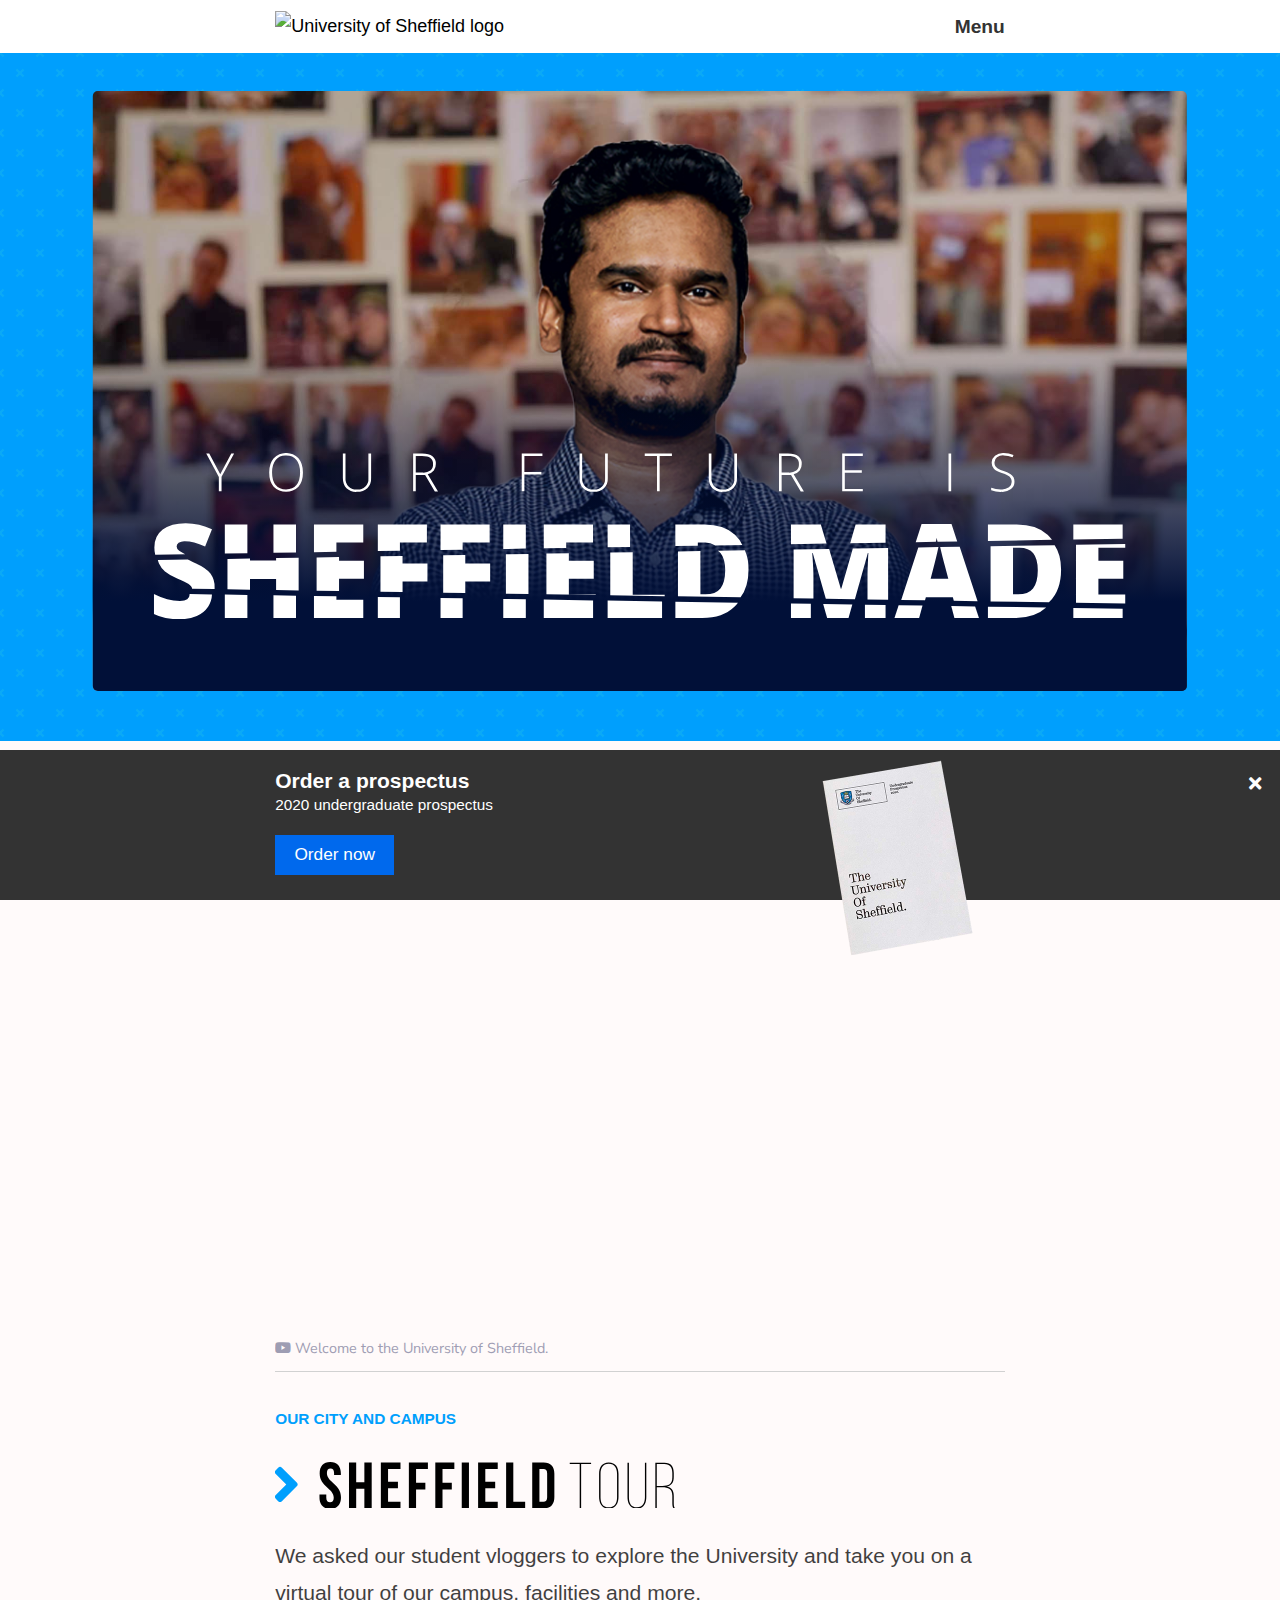
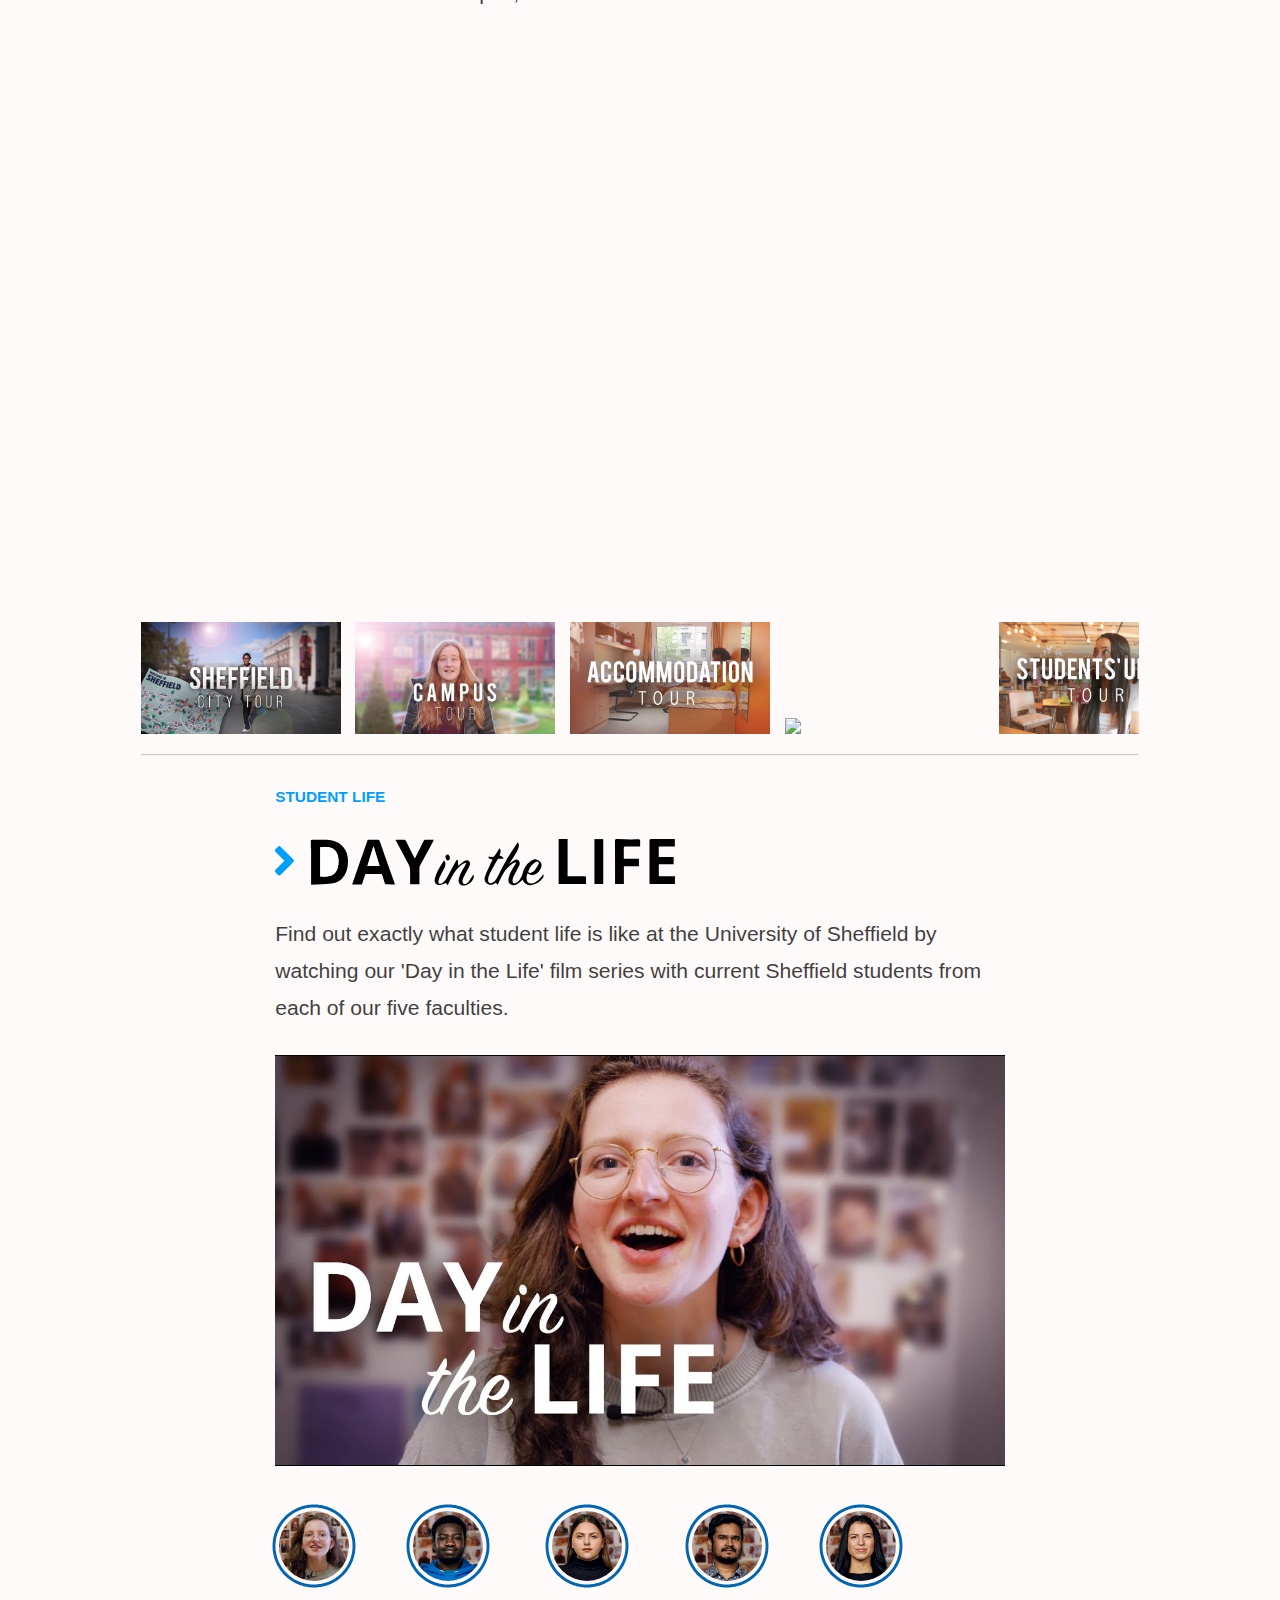
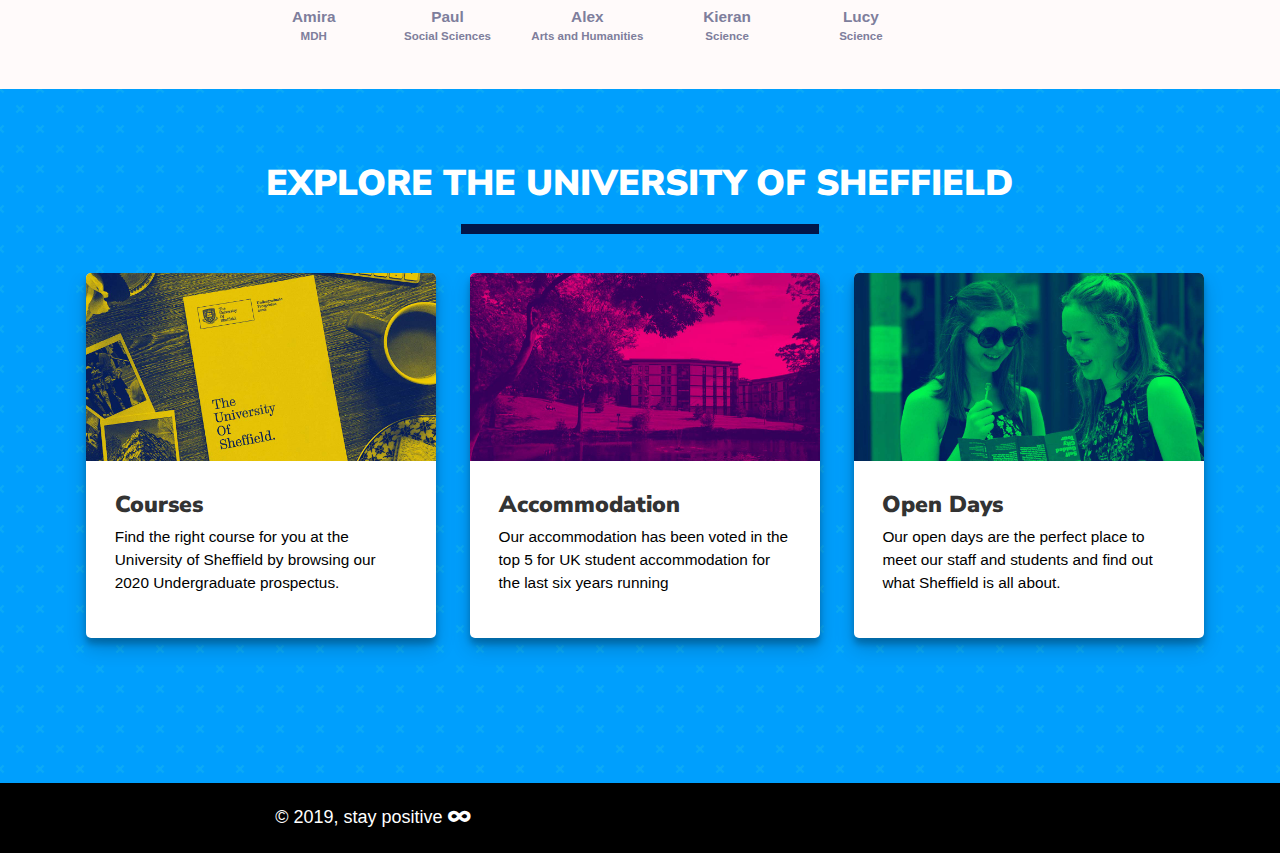
==== index.html @ 6b9e41bd "h1" ====
<!DOCTYPE html>
<html lang="en">
<head>
<link rel="stylesheet" href="main.css">
<link rel="stylesheet" href="https://use.fontawesome.com/releases/v5.10.1/css/all.css">
<script
  src="https://code.jquery.com/jquery-3.4.1.js"
  integrity="sha256-WpOohJOqMqqyKL9FccASB9O0KwACQJpFTUBLTYOVvVU="
  crossorigin="anonymous"></script>
<link rel="stylesheet" type="text/css" href="css/modal-video.min.css">
<script src="js/modal-video.min.js"></script>
<link href="https://fonts.googleapis.com/css?family=Nunito+Sans:400,700,900&display=swap" rel="stylesheet">
<meta name="viewport" content="width=device-width">
<meta name="description" content="A blog by Andrew Twist">
<meta name="theme-color" content="#FFF" />
<title>Twist</title>
</head>
<body>
<div class="hero">
 <div class="header">
        <div class=logo><img class="resp" alt="University of Sheffield logo" src="images/uos-crest.svg"></div>
        <div class="navigation">
<div class="button_container" id="toggle" tabindex="1">Menu</span></div>
<div class="overlay" id="overlay">
    <div class="menu-container">
  <nav class="overlay-menu">
    <ul>
      <li><a href="#"><strong>Study</strong></a></li>
      <li><a href="#">Undergraduate</a></li>
      <li><a href="#">Postgraduate Taught</a></li>
      <li><a href="#">Postgraduate Research</a></li>
    </ul>
    <ul>
            <li><a href="#"><strong>Research</strong></li>
            <li><a href="#">About</a></li>
            <li><a href="#">Work</a></li>
            <li><a href="#">Contact</a></li>
          </ul>
  </nav>
</div>
</div>
<script>
        $('#toggle').keypress(function(event) {
        $(this).toggleClass('active');
        $('#overlay').toggleClass('open');            
       });
    </script>
<script>
    $('#toggle').click(function() {
    $(this).toggleClass('active');
    $('#overlay').toggleClass('open');
});
</script>
    </div> 
    </div>    
</div>
<div class="colour-row">
<div class="banner-contain">
<div class="hero-banner">
    <div class="hero-person">
        <img id="image" src="images/paul-hero.png" style="width:600px">
        <p></p>
       
        <script>
          var imageSources = ["images/alex-hero.png", "images/paul-hero.png" , "images/kieran-hero.png", ]
    
          var index = 0;
          setInterval(function(){
            if (index === imageSources.length) {
              index = 0;
            }
            document.getElementById("image").src = imageSources[index];
            index++;
          }, 300);
        </script>
    </div>
        <div class="hero-content">
            <div class="hero-text">
          <svg xmlns="http://www.w3.org/2000/svg" viewBox="0 0 734.75 125.69"><title>sheffieldmad</title><path d="M454.18,344.84l8.36-15.62h2.15l-9.51,17.52v11h-2.05V346.89l-9.55-17.67h2.28Z" transform="translate(-403.94 -328.77)" style="fill:#fff"/><path d="M516.74,343.46q0,6.8-3.4,10.75a13.08,13.08,0,0,1-18.73,0q-3.41-4-3.4-10.79t3.43-10.74a13.13,13.13,0,0,1,18.72,0Q516.74,336.65,516.74,343.46Zm-23.36,0q0,6.12,2.73,9.48t7.85,3.35q5.16,0,7.88-3.32t2.73-9.51q0-6.18-2.73-9.47c-1.81-2.19-4.43-3.29-7.84-3.29a9.66,9.66,0,0,0-7.86,3.32Q493.38,337.35,493.38,343.46Z" transform="translate(-403.94 -328.77)" style="fill:#fff"/><path d="M568.29,329.22v18.47a10.26,10.26,0,0,1-2.85,7.7q-2.85,2.78-8,2.77a10.5,10.5,0,0,1-7.74-2.78c-1.86-1.86-2.78-4.44-2.78-7.76v-18.4h2v18.47a7.95,7.95,0,0,0,8.75,8.71,7.8,7.8,0,0,0,8.57-8.51V329.22Z" transform="translate(-403.94 -328.77)" style="fill:#fff"/><path d="M602.06,345.33v12.44h-2V329.22h6.8c3.54,0,6.15.65,7.85,2a7,7,0,0,1,2.54,5.91,7.71,7.71,0,0,1-1.52,4.84,8.36,8.36,0,0,1-4.6,2.83l7.76,13h-2.39l-7.36-12.44Zm0-1.72h5.45a8.74,8.74,0,0,0,5.61-1.61,5.78,5.78,0,0,0,2-4.76,5.55,5.55,0,0,0-2-4.74Q611.2,331,606.79,331h-4.73Z" transform="translate(-403.94 -328.77)" style="fill:#fff"/><path d="M684.22,357.77h-2V329.22h15.64v1.83H684.22v12.11h12.89V345H684.22Z" transform="translate(-403.94 -328.77)" style="fill:#fff"/><path d="M747.3,329.22v18.47a10.26,10.26,0,0,1-2.85,7.7q-2.85,2.78-8,2.77t-7.74-2.78c-1.86-1.86-2.79-4.44-2.79-7.76v-18.4h2v18.47a7.95,7.95,0,0,0,8.75,8.71,7.81,7.81,0,0,0,8.57-8.51V329.22Z" transform="translate(-403.94 -328.77)" style="fill:#fff"/><path d="M786.52,357.77h-2V331.09h-9.28v-1.87h20.56v1.87h-9.27Z" transform="translate(-403.94 -328.77)" style="fill:#fff"/><path d="M845,329.22v18.47a10.26,10.26,0,0,1-2.85,7.7q-2.85,2.78-7.95,2.77a10.5,10.5,0,0,1-7.75-2.78c-1.85-1.86-2.78-4.44-2.78-7.76v-18.4h2v18.47a8,8,0,0,0,8.75,8.71,7.81,7.81,0,0,0,8.58-8.51V329.22Z" transform="translate(-403.94 -328.77)" style="fill:#fff"/><path d="M878.79,345.33v12.44h-2V329.22h6.8q5.31,0,7.85,2a7,7,0,0,1,2.54,5.91,7.7,7.7,0,0,1-1.51,4.84,8.4,8.4,0,0,1-4.6,2.83l7.75,13h-2.38l-7.37-12.44Zm0-1.72h5.45a8.74,8.74,0,0,0,5.61-1.61,5.75,5.75,0,0,0,2-4.76,5.58,5.58,0,0,0-2-4.74c-1.3-1-3.43-1.49-6.37-1.49h-4.73Z" transform="translate(-403.94 -328.77)" style="fill:#fff"/><path d="M940.18,357.77H924.57V329.22h15.61v1.83H926.56v10.8h12.86v1.84H926.56v12.25h13.62Z" transform="translate(-403.94 -328.77)" style="fill:#fff"/><path d="M1005,357.77V329.22h2v28.55Z" transform="translate(-403.94 -328.77)" style="fill:#fff"/><path d="M1054.87,350.41a6.84,6.84,0,0,1-2.62,5.66,10.86,10.86,0,0,1-7,2.09,21.79,21.79,0,0,1-8-1.15v-2a20.32,20.32,0,0,0,7.87,1.31,8.77,8.77,0,0,0,5.57-1.62,5.08,5.08,0,0,0,2.06-4.22,4.86,4.86,0,0,0-.68-2.69,6.21,6.21,0,0,0-2.23-1.94,27,27,0,0,0-4.53-1.9c-2.91-1-4.93-2.08-6-3.25a7,7,0,0,1,.84-9.88,9.93,9.93,0,0,1,6.45-2,18.81,18.81,0,0,1,7.56,1.52l-.72,1.72a17.66,17.66,0,0,0-6.8-1.49,8,8,0,0,0-5,1.47,4.78,4.78,0,0,0-1.87,4,5.27,5.27,0,0,0,.57,2.6,5.37,5.37,0,0,0,1.89,1.83,25.44,25.44,0,0,0,4.49,1.94,23.83,23.83,0,0,1,5,2.24,7.09,7.09,0,0,1,2.45,2.46A6.67,6.67,0,0,1,1054.87,350.41Z" transform="translate(-403.94 -328.77)" style="fill:#fff"/><path d="M820.3,396.49h-4.94v2.43l13.19-.22A14.2,14.2,0,0,0,820.3,396.49Z" transform="translate(-403.94 -328.77)" style="fill:none"/><polygon points="90.49 77.3 90.49 75.48 70.77 75.81 70.77 77.3 90.49 77.3" style="fill:none"/><path d="M996,392.88c-.13.76-.33,1.78-.6,3.05l1.24,0C996.4,394.66,996.18,393.64,996,392.88Z" transform="translate(-403.94 -328.77)" style="fill:none"/><path d="M421.21,399.49a3.53,3.53,0,0,1,1.5-2.88,8,8,0,0,1,4.82-1.16q6.39,0,15.21,4l5.2-13.1a48.71,48.71,0,0,0-19.9-4.51q-11,0-17.36,4.85t-6.31,13.54a22.53,22.53,0,0,0,.64,5.46l22.64-.37a34.21,34.21,0,0,1-4.53-2.56A4.15,4.15,0,0,1,421.21,399.49Z" transform="translate(-403.94 -328.77)" style="fill:#fff"/><polygon points="90.49 54.01 90.49 75.48 107.55 75.2 107.55 54.01 90.49 54.01" style="fill:#fff"/><polygon points="70.77 54.01 53.71 54.01 53.71 76.09 70.77 75.81 70.77 54.01" style="fill:#fff"/><polygon points="158.43 67.63 158.43 54.01 121.13 54.01 121.13 74.97 138.1 74.69 138.1 67.63 158.43 67.63" style="fill:#fff"/><polygon points="206.55 67.63 206.55 54.01 169.43 54.01 169.43 74.17 186.14 73.89 186.14 67.63 206.55 67.63" style="fill:#fff"/><polygon points="253.99 67.63 253.99 54.01 216.86 54.01 216.86 73.38 233.58 73.11 233.58 67.63 253.99 67.63" style="fill:#fff"/><polygon points="264.3 54.01 264.3 72.6 281.36 72.31 281.36 54.01 264.3 54.01" style="fill:#fff"/><polygon points="332.23 67.63 332.23 54.01 294.94 54.01 294.94 72.09 311.91 71.81 311.91 67.63 332.23 67.63" style="fill:#fff"/><polygon points="343.23 54.01 343.23 71.29 360.21 71 360.21 54.01 343.23 54.01" style="fill:#fff"/><path d="M843.48,390.51q-8.22-7.72-23.35-7.73H798.39V399.2l17-.28v-2.43h4.94a14.2,14.2,0,0,1,8.25,2.21l20.45-.34A23.94,23.94,0,0,0,843.48,390.51Z" transform="translate(-403.94 -328.77)" style="fill:#fff"/><polygon points="504.5 54.01 481.89 54.01 481.89 68.98 508.76 68.54 504.5 54.01" style="fill:#fff"/><polygon points="530.79 54.01 526.69 68.24 553.44 67.8 553.44 54.01 530.79 54.01" style="fill:#fff"/><path d="M984.62,382.52l-4.44,13.66,15.26-.25c.27-1.27.47-2.29.6-3.05.14.76.36,1.78.64,3l14.9-.25-4.32-13.14Z" transform="translate(-403.94 -328.77)" style="fill:#fff"/><path d="M1079.9,390.51q-8.24-7.72-23.36-7.73H1034.8v12.5l48.46-.81A23.48,23.48,0,0,0,1079.9,390.51Z" transform="translate(-403.94 -328.77)" style="fill:#fff"/><polygon points="732.75 54.01 695.45 54.01 695.45 65.44 732.75 64.82 732.75 54.01" style="fill:#fff"/><path d="M406,431" transform="translate(-403.94 -328.77)" style="fill:#0819ff"/><path d="M943.84,417.29q.06-2.62.58-12.85H944l-9.79,34.9,9.54.15V422.06Q943.78,419.9,943.84,417.29Z" transform="translate(-403.94 -328.77)" style="fill:none"/><path d="M902,404.35q.9,11.56.9,18v16.54l9.32.14-9.84-34.64Z" transform="translate(-403.94 -328.77)" style="fill:none"/><polygon points="72.77 95.22 72.77 103.35 92.49 103.66 92.49 95.22 72.77 95.22" style="fill:none"/><polygon points="584.01 109.06 583.38 111.41 605.13 111.75 604.42 109.06 584.01 109.06" style="fill:none"/><path d="M991.47,423.9h13.36l-2.7-10.31c-.63-2.29-1.4-5.26-2.3-8.89-.47-1.87-.85-3.46-1.15-4.79l-1.24,0c-.25,1.17-.56,2.56-.92,4.17Q995.38,409.13,991.47,423.9Z" transform="translate(-403.94 -328.77)" style="fill:none"/><path d="M821.14,435.68q7.74,0,11.35-4.49t3.61-13.73q0-8.64-3.42-12.81a10.65,10.65,0,0,0-2.13-1.95l-13.19.22v32.76Z" transform="translate(-403.94 -328.77)" style="fill:none"/><polygon points="519.95 102.61 528.69 72.24 510.76 72.54 519.6 102.61 519.95 102.61" style="fill:none"/><path d="M1058.72,400.49h-4.94v35.19h3.78q7.73,0,11.34-4.49t3.61-13.73q0-8.64-3.42-12.81T1058.72,400.49Z" transform="translate(-403.94 -328.77)" style="fill:none"/><path d="M446.78,420q-3.16-4.19-11.28-7.84c-2.33-1.06-4.26-2-5.85-2.77l-22.64.37a15.47,15.47,0,0,0,.84,2.57,16.58,16.58,0,0,0,4.55,6,39.93,39.93,0,0,0,9.22,5.41q6.79,3.06,8.36,4a8.19,8.19,0,0,1,2.27,2,3.53,3.53,0,0,1,.67,1.7l17,.26c0-.38,0-.77,0-1.17A17.08,17.08,0,0,0,446.78,420Z" transform="translate(-403.94 -328.77)" style="fill:#fff"/><path d="M431,436a4,4,0,0,1-1.76,3.37q-1.76,1.32-5.54,1.32a37.76,37.76,0,0,1-9.63-1.4,50.46,50.46,0,0,1-10.09-3.89v15.13a39.09,39.09,0,0,0,8.85,3.07,53.47,53.47,0,0,0,10.52.88,31.61,31.61,0,0,0,13.11-2.52,19.42,19.42,0,0,0,8.55-7,18.25,18.25,0,0,0,2.93-9.21l-17-.26A3.31,3.31,0,0,1,431,436Z" transform="translate(-403.94 -328.77)" style="fill:#fff"/><polygon points="92.49 79.48 92.49 81.3 72.77 81.3 72.77 79.81 55.71 80.09 55.71 103.08 72.77 103.35 72.77 95.22 92.49 95.22 92.49 103.66 109.55 103.93 109.55 79.2 92.49 79.48" style="fill:#fff"/><polygon points="90.49 124.83 107.55 124.83 107.55 107.93 90.49 107.66 90.49 124.83" style="fill:#fff"/><polygon points="53.71 124.83 70.77 124.83 70.77 107.35 53.71 107.08 53.71 124.83" style="fill:#fff"/><polygon points="121.13 124.83 158.43 124.83 158.43 111 138.1 111 138.1 108.41 121.13 108.14 121.13 124.83" style="fill:#fff"/><polygon points="158.92 95.14 158.92 81.52 140.1 81.52 140.1 78.69 123.13 78.97 123.13 104.14 140.1 104.41 140.1 95.14 158.92 95.14" style="fill:#fff"/><polygon points="206.96 97.24 206.96 83.62 188.14 83.62 188.14 77.89 171.43 78.17 171.43 104.91 188.14 105.17 188.14 97.24 206.96 97.24" style="fill:#fff"/><polygon points="169.43 124.83 186.14 124.83 186.14 109.17 169.43 108.91 169.43 124.83" style="fill:#fff"/><polygon points="216.86 124.83 233.58 124.83 233.58 109.92 216.86 109.66 216.86 124.83" style="fill:#fff"/><polygon points="254.4 97.24 254.4 83.62 235.58 83.62 235.58 77.11 218.86 77.38 218.86 105.66 235.58 105.92 235.58 97.24 254.4 97.24" style="fill:#fff"/><polygon points="264.3 124.83 281.36 124.83 281.36 110.67 264.3 110.41 264.3 124.83" style="fill:#fff"/><polygon points="266.3 76.6 266.3 106.41 283.36 106.67 283.36 76.31 266.3 76.6" style="fill:#fff"/><polygon points="294.94 124.83 332.23 124.83 332.23 111.48 294.94 110.89 294.94 124.83" style="fill:#fff"/><polygon points="313.91 107 313.91 95.14 332.73 95.14 332.73 81.52 313.91 81.52 313.91 75.81 296.94 76.09 296.94 106.89 334.23 107.48 334.23 107 313.91 107" style="fill:#fff"/><polygon points="343.23 124.83 384.4 124.83 384.4 112.3 343.23 111.65 343.23 124.83" style="fill:#fff"/><polygon points="362.21 107.13 362.21 75 345.23 75.29 345.23 107.65 386.4 108.3 386.4 107.13 362.21 107.13" style="fill:#fff"/><path d="M851,402.36l-20.45.34a10.65,10.65,0,0,1,2.13,1.95q3.42,4.17,3.42,12.81,0,9.24-3.61,13.73t-11.35,4.49h-3.78V402.92l-17,.28v34l47.36.74q6-8.07,6-21.11A35.53,35.53,0,0,0,851,402.36Z" transform="translate(-403.94 -328.77)" style="fill:#fff"/><path d="M798.39,453.6h20.32q15.69,0,24.34-8.51a25.82,25.82,0,0,0,2.7-3.12l-47.36-.74Z" transform="translate(-403.94 -328.77)" style="fill:#fff"/><polygon points="481.89 124.83 496.93 124.83 496.93 114.08 481.89 113.84 481.89 124.83" style="fill:#fff"/><polygon points="509.26 124.83 525.42 124.83 528.3 114.57 506.25 114.22 509.26 124.83" style="fill:#fff"/><polygon points="537.84 124.83 553.44 124.83 553.44 114.97 537.84 114.72 537.84 124.83" style="fill:#fff"/><path d="M932.63,401l-8.75,30.37h-.34l-8.84-30.07-26.87.44v36.86l15,.24V422.31q0-6.39-.9-18h.38L912.19,439l22,.35,9.79-34.9h.39q-.51,10.23-.58,12.85t-.06,4.77v17.43l15.59.25V400.56Z" transform="translate(-403.94 -328.77)" style="fill:#fff"/><path d="M998.68,399.91c.3,1.33.68,2.92,1.15,4.79.9,3.63,1.67,6.6,2.3,8.89l2.7,10.31H991.47q3.91-14.77,5-19.8c.36-1.61.67-3,.92-4.17l-15.26.25-12.91,39.71,18,.29.64-2.35h20.41l.71,2.69,18,.29-13.54-41.15Z" transform="translate(-403.94 -328.77)" style="fill:#fff"/><polygon points="605.51 124.83 624.08 124.83 621.18 116.04 603.13 115.75 605.51 124.83" style="fill:#fff"/><polygon points="560.18 124.83 578.83 124.83 581.38 115.41 563.34 115.13 560.18 124.83" style="fill:#fff"/><path d="M1034.8,453.6h20.33q15.13,0,23.73-7.94l-44.06-.7Z" transform="translate(-403.94 -328.77)" style="fill:#fff"/><path d="M1090.13,416.86q0-11.24-4.87-18.39l-48.46.81V441l44.06.7c.2-.19.41-.37.61-.57Q1090.13,432.59,1090.13,416.86Zm-21.23,14.33q-3.62,4.49-11.34,4.49h-3.78V400.49h4.94q7,0,10.37,4.16t3.42,12.81Q1072.51,426.7,1068.9,431.19Z" transform="translate(-403.94 -328.77)" style="fill:#fff"/><polygon points="734.75 107 714.42 107 714.42 95.14 733.24 95.14 733.24 81.52 714.42 81.52 714.42 71.63 734.75 71.63 734.75 68.82 697.45 69.44 697.45 113.21 734.75 113.8 734.75 107" style="fill:#fff"/><polygon points="695.45 117.21 695.45 124.83 732.75 124.83 732.75 117.8 695.45 117.21" style="fill:#fff"/></svg>
          <p style="margin-top:0rem;margin-bottom:0rem;"></p></div>
        </div></div></div></div>
<div class="container" style="padding-bottom:0rem;padding-top:0rem;" >
    <p class="intro-lead" style="padding-bottom:1rem;">Make Sheffield the start of something special. When you study here you get one of the best student experiences in the UK. We're also top in the north for graduate prospects.</p>
    <div class="video-container"><iframe width="560" height="315" src="https://www.youtube.com/embed/N5yRLFcbv4s" frameborder="0" allow="accelerometer; autoplay; encrypted-media; gyroscope; picture-in-picture" allowfullscreen></iframe></div>
    <div class="imgmeta"><span class="imgcaption"><i class="fab fa-youtube"></i>Welcome to the University of Sheffield.</span></div>
    <div class="section-title">Our city and campus</div>
    <svg xmlns="http://www.w3.org/2000/svg" viewBox="0 0 893.05 104.62" class="icon-400"><title>tour</title><path d="M277.33,577.94a5.89,5.89,0,0,1-8.3,0l-5.37-5.61a5.89,5.89,0,0,1,0-8.3l23.44-23.44-23.44-23.44a5.89,5.89,0,0,1,0-8.3l5.37-5.61a5.89,5.89,0,0,1,8.3,0l33.2,33.2a5.89,5.89,0,0,1,0,8.3Z" transform="translate(-261.95 -490.42)" style="fill:#009ffd"/><path d="M385.35,490.42c15.64,0,23.67,9.35,23.67,25.72v3.21H393.83v-4.24c0-7.3-2.93-10.08-8-10.08s-8,2.78-8,10.08c0,21,31.42,25,31.42,54.21,0,16.37-8.18,25.72-24,25.72s-24-9.35-24-25.72V563h15.2v7.3c0,7.31,3.21,9.94,8.33,9.94s8.33-2.63,8.33-9.94c0-21-31.42-25-31.42-54.2C361.68,499.77,369.72,490.42,385.35,490.42Z" transform="translate(-261.95 -490.42)"/><path d="M427.14,593.87V491.59h16.07v43.83h18.26V491.59h16.37V593.87H461.47V550H443.21v43.83Z" transform="translate(-261.95 -490.42)"/><path d="M536.43,534.69V549.3H514.36v30h27.76v14.61H498.29V491.59h43.83V506.2H514.36v28.49Z" transform="translate(-261.95 -490.42)"/><path d="M597.65,537v14.61H576.9v42.23H560.83V491.59h42.51V506.2H576.9V537Z" transform="translate(-261.95 -490.42)"/><path d="M656.67,537v14.61H635.93v42.23H619.85V491.59h42.52V506.2H635.93V537Z" transform="translate(-261.95 -490.42)"/><path d="M695,491.59V593.87H678.88V491.59Z" transform="translate(-261.95 -490.42)"/><path d="M753.54,534.69V549.3H731.48v30h27.76v14.61H715.41V491.59h43.83V506.2H731.48v28.49Z" transform="translate(-261.95 -490.42)"/><path d="M794,491.59v87.67h26.45v14.61H777.94V491.59Z" transform="translate(-261.95 -490.42)"/><path d="M861.66,491.59c16.07,0,24,8.91,24,25.28v51.72c0,16.37-7.89,25.28-24,25.28H836.24V491.59Zm-9.35,87.67h9.06c5.11,0,8.18-2.63,8.18-9.94V516.14c0-7.31-3.07-9.94-8.18-9.94h-9.06Z" transform="translate(-261.95 -490.42)"/><path d="M942.24,495.11H920v-3.05h47.67v3.05H945.43v98.68h-3.19Z" transform="translate(-261.95 -490.42)"/><path d="M1007.05,491.33c15.7,0,21.8,11.49,21.8,25.73V568.8c0,14.24-6.1,25.72-21.8,25.72-15.4,0-21.51-11.48-21.51-25.72V517.06C985.54,502.82,991.65,491.33,1007.05,491.33Zm0,100.28c13.66,0,18.61-10.17,18.61-22.67v-52c0-12.5-5-22.67-18.61-22.67-13.51,0-18.31,10.17-18.31,22.67v52C988.74,581.44,993.54,591.61,1007.05,591.61Z" transform="translate(-261.95 -490.42)"/><path d="M1070,591.61c13.52,0,17.88-10.61,17.88-22.81V492.06h3.05v76.59c0,14-5.52,25.87-20.93,25.87s-21.07-11.92-21.07-25.87V492.06h3.2V568.8C1052.11,581,1056.47,591.61,1070,591.61Z" transform="translate(-261.95 -490.42)"/><path d="M1152.24,514.88V524c0,12.5-4.94,19.33-16.13,21.37,11.33,1.74,16.13,9.15,16.13,20.34v16c0,3.93.43,8.87,2.76,12.06h-3.49c-2-3.19-2.47-7.7-2.47-12.06v-16c0-15-9-18.89-22.23-18.89h-12.5v46.94h-3.2V492.06h20.2C1146.43,492.06,1152.24,500.93,1152.24,514.88Zm-3.2,9.59v-9.3c0-12.35-4.79-20.06-17.87-20.06h-16.86V543.8h12.5C1140.9,543.8,1149,540.17,1149,524.47Z" transform="translate(-261.95 -490.42)"/></svg>
    <p class="intro" style="margin-top:0rem;">We asked our student vloggers to explore the University and take you on a virtual tour of our campus, facilities and more.</p>
</div><div class="container-tour" style="padding-top:0rem;">
    <div class="video-container"><div id="player"></div></div> 
<div class="thumbnail-shelf">
<img id="wNq-JRJG08o" class="media-circle"  src="images/citytour.jpg"/>
<img id="dKno6ojJd_Q" class="media-circle"  src="images/campustour.jpg"/>
<img id="721cfPieqrA"  class="media-circle" src="images/endcliffetour.jpg"/>
<img id="qm9RgxCa6QE"  class="media-circle" src="images/cityaccom.jpg"/>
<img id="qm9RgxCa6QE"  class="media-circle" src="images/sutour.jpg"/>
<img id="qm9RgxCa6QE"  class="media-circle" src="images/sporttour.jpg"/>
    </div><hr /></div>
    <div class="container" style="padding-top:0rem;"">
        <div class="section-title">Student life</div>
<svg xmlns="http://www.w3.org/2000/svg" viewBox="0 0 1072.33 124.69" class="icon-400"><title>dayinthelife</title><path d="M358,485a20.86,20.86,0,0,1,4.25-.92c12.49-.07,25-.53,37.47.06,20.79,1,39.18,7.42,50.27,26.63,6.79,11.76,8.34,24.69,7.28,38.25-.86,11.08-3.37,21.32-9.42,30.7a47.57,47.57,0,0,1-34.57,21.86c-17.67,2.36-35.66,2.31-54.69,3.37,0-4.77,0-8.19,0-11.61q0-41.72,0-83.44A41,41,0,0,0,358,505Zm25.14,98c5.56,0,10.86.24,16.12,0,15.69-.82,26.52-8.34,30.76-23.65,2.75-9.93,2.61-20,.85-30-2.32-13.13-11.66-23.18-24.23-24.94-7.61-1.06-15.49-.19-23.5-.19Z" transform="translate(-261.95 -482.12)"/><path d="M583.21,603.92c-8.61,0-16.55.12-24.49-.16-.94,0-2.2-2.11-2.64-3.46-2.63-7.92-5.05-15.9-7.68-24.3-14.16,0-28.29-.06-42.42.13-1,0-2.59,1.67-3,2.88-2.15,6.21-4,12.52-6,18.79-.64,2-1.38,4-2.06,6H468.65c14-40.08,27.86-79.78,41.8-119.72,9.58,0,18.89-.15,28.19.16,1.34,0,3.27,2,3.8,3.47,5.82,16.12,11.37,32.34,17.09,48.49,7.31,20.63,14.72,41.22,22.05,61.84C582.18,599.68,582.53,601.44,583.21,603.92Zm-41-49.08-15.77-52.11-1.08.29L509.7,554.84Z" transform="translate(-261.95 -482.12)"/><path d="M1334,482.76V502h-43.17v28.13h39.93v19.73H1291V581.8h43.28v20.85H1266v-5.91q0-54.74,0-109.46c0-3,.24-5.18,4.17-5.16,20.8.1,41.59,0,62.39.05C1332.89,482.17,1333.18,482.41,1334,482.76Z" transform="translate(-261.95 -482.12)"/><path d="M981.09,576.64c2.37,5,.22,8.63-2.19,11.73A44.86,44.86,0,0,1,948,606c-7.63.93-17.09-4.23-20.57-11.16-.64-1.26-1.23-2.55-1.54-3.18-5.26,4.17-10,8.85-15.52,12-5.75,3.28-12.33,3.8-18.08-.82s-5-11.15-3.66-17.35c2.65-12,9.36-22,15.6-32.28,1.44-2.36,2.57-4.91,3.83-7.37l-.75-1.33c-2.39.88-5,1.38-7.14,2.71-12.92,8.18-22.5,19.4-29.3,33-4,8.09-7.93,16.22-12.23,25l-4.18-5.74c-3,1.43-6.08,3.51-9.45,4.36-13.44,3.4-24.6-7.23-20.29-20.43,4.23-12.94,10.67-25.16,16.22-37.65,1.14-2.55,2.65-4.94,4-7.5-3.51-2.8-10.08-1-11.21-8.26,3.55,0,6.69-.38,9.7.09,4.8.74,7.28-1.57,9.42-5.41,2.71-4.9,5.82-9.59,8.84-14.32a40.61,40.61,0,0,1,3-3.65c4.33,7,1,13.24-.6,19.72,3.88,1.75,9.15,1.86,10.75,8.49-4.25,0-8.15-.26-12,.12-1.69.17-4,1.23-4.74,2.58-7.09,12.46-14.24,24.9-20.63,37.72a42.6,42.6,0,0,0-4.31,16.51c-.36,7.8,6.38,11.46,12.79,7.06a33.44,33.44,0,0,0,10.17-11c8.89-16.18,16.58-33,25.81-49,8.66-15,18.69-29.22,28.12-43.79.78-1.21,1.58-2.42,2.66-4.07,5,6.47,2.93,12,1.2,17.11a66.31,66.31,0,0,1-6.5,12.82c-5.38,8.81-11,17.45-17.33,27.32,5-3.4,8.83-6.11,12.77-8.59,3.76-2.37,7.76-4.3,11.67-.37s4.77,8.56,2.52,13.28c-3.63,7.6-7.94,14.87-11.82,22.36-3.25,6.27-6.91,12.38-6.38,20,.39,5.68,3.36,8,8.46,5.3a31.68,31.68,0,0,0,9.47-7.84,49,49,0,0,0,9.52-19.22c4-15.62,12.76-28.15,27.85-35.5,7.06-3.44,12.06.23,17,4.19,4.76,3.81,6.91,8.55,4.77,14.84-3.39,10-8.64,18.08-19.37,21.47-6.63,2.09-12-.72-17.63-4.17-2.45,6.71-3.74,13.35-1.34,20.12,2.53,7.13,8.06,9,16.73,6.29,9.87-3.07,16.3-10.3,22.32-18.07C978.18,580.47,979.63,578.55,981.09,576.64ZM969.4,547.31l-1.27-.75c-.09-3.82-2.61-4.85-6.67-2.49-8.92,5.18-14.92,13-19.13,22.22-.66,1.44-1.05,4.45-.53,4.72,1.86,1,4.7,2.06,6.19,1.27,4-2.1,8.19-4.56,10.92-8C963,559.13,966,553,969.4,547.31Z" transform="translate(-261.95 -482.12)"/><path d="M649,603.7h-24.9V587.17c0-7.66.38-15.34-.16-23a34.1,34.1,0,0,0-3.4-13.06c-11.25-21.5-22.9-42.78-34.39-64.15a23.42,23.42,0,0,1-1-2.93c8.21,0,16-.24,23.7.19,1.6.08,3.64,2.31,4.52,4,5.66,11.09,11,22.35,16.55,33.5,1.95,3.91,4.19,7.67,6.95,12.67,5-10,9.46-18.69,13.83-27.47,3.25-6.51,6.29-13.14,9.66-19.59.73-1.38,2.44-3.13,3.77-3.18,7.44-.31,14.9-.15,23.77-.15-3.37,6.53-6.11,12.05-9,17.46-9.54,17.66-19.2,35.26-28.67,52.95a12.64,12.64,0,0,0-1.11,5.72c-.1,12,0,24,0,36Z" transform="translate(-261.95 -482.12)"/><path d="M1241,502c-13.51,0-26.16.14-38.8-.07-3.9-.07-5.29,1-5.17,5.07.28,9.12.09,18.25.09,27.88h40.55V555h-40.33v47.64h-23.69q0-31.14,0-62.22c0-15.81-.14-31.61-.21-47.42,0-.5,0-1,0-1.5.23-9.11.23-9.24,9-9.09,11.11.19,22.22.71,33.33.89,6.59.1,13.19-.21,19.79-.27,3.93,0,6.1,1.33,5.56,5.94C1240.65,493,1241,497.22,1241,502Z" transform="translate(-261.95 -482.12)"/><path d="M1022.4,482.15h24V582h5.8c12.65,0,25.32.23,38-.08,4.69-.11,6.14,1.39,5.78,5.94-.37,4.77-.08,9.59-.08,14.76H1022.4Z" transform="translate(-261.95 -482.12)"/><path d="M1142,602.74h-23.64V482.39H1142Z" transform="translate(-261.95 -482.12)"/><path d="M752,538.19c.35,5.24.7,10.47,1.05,15.57,4.4-3.51,9.21-7.82,14.53-11.38,2.81-1.88,6.58-3.56,9.79-3.36,5.36.35,9.22,7.57,7,13.09-2.58,6.37-6.24,12.3-9.42,18.42-3,5.7-6.23,11.27-8.75,17.15-2.85,6.65-1.69,13.08,2,14.93,3.12,1.58,9.55-1.52,13.33-6.77,4.1-5.7,8-11.57,12.09-17.62,2.89,3.41,1.37,7.06.08,9.81-4.84,10.32-12.85,17.6-24.41,18.69-10.62,1-16.77-5.91-14.77-16.81,2.37-12.94,9.6-23.64,16-34.75,1.51-2.64,2.7-5.46,4.62-9.37-7.76,1.24-12.5,4.92-17.1,8.74-12.69,10.52-20.07,24.75-27.11,39.19l-6.21,12.71-4.63-6.52c-4.23,1.7-8.33,3.9-12.7,5-12.41,3.11-19.94-4.45-16.82-16.84,3.62-14.39,10.74-27.2,18.71-39.56,1.81-2.81,4-5.38,6.32-8.47,5.06,6.66,3.74,12.71.93,18.52-4.44,9.19-9.41,18.12-13.81,27.32a27.6,27.6,0,0,0-2.59,9.87c-.4,6.22,2.68,8.19,8.36,5.38,6.72-3.33,11.17-8.84,14.65-15.54,7.74-14.93,15.93-29.64,24-44.4a20.19,20.19,0,0,1,2.77-3.26Z" transform="translate(-261.95 -482.12)"/><path d="M730.94,533c-.12,2.7-1.3,5.76-5.13,6.55-3.16.65-6.43-4.62-6.81-9.48-.35-4.5,2.76-5.69,5.82-6.53C727.24,522.91,730.86,528.33,730.94,533Z" transform="translate(-261.95 -482.12)"/><path d="M383.14,583V504.22c8,0,15.89-.87,23.5.19,12.57,1.76,21.91,11.81,24.23,24.94,1.76,10,1.9,20-.85,30C425.78,574.62,415,582.14,399.26,583,394,583.24,388.7,583,383.14,583Z" transform="translate(-261.95 -482.12)" style="fill:#fff"/><path d="M542.21,554.84H509.7L525.36,503l1.08-.29Z" transform="translate(-261.95 -482.12)" style="fill:#fff"/><path d="M969.4,547.31c-3.44,5.71-6.37,11.82-10.49,17-2.73,3.42-6.95,5.88-10.92,8-1.49.79-4.33-.31-6.19-1.27-.52-.27-.13-3.28.53-4.72,4.21-9.24,10.21-17,19.13-22.22,4.06-2.36,6.58-1.33,6.67,2.49Z" transform="translate(-261.95 -482.12)" style="fill:#fff"/><path d="M277.33,577.94a5.89,5.89,0,0,1-8.3,0l-5.37-5.61a5.89,5.89,0,0,1,0-8.3l23.44-23.44-23.44-23.44a5.89,5.89,0,0,1,0-8.3l5.37-5.61a5.89,5.89,0,0,1,8.3,0l33.2,33.2a5.89,5.89,0,0,1,0,8.3Z" transform="translate(-261.95 -482.12)" style="fill:#009ffd"/></svg>    
<p class="intro" style="margin-top:0rem;">Find out exactly what student life is like at the University of Sheffield by watching our 'Day in the Life' film series with current Sheffield students from each of our five faculties.</p>
    <img  alt="Day in the life" src="images/dayinthelife.jpg" width="100%">
    <hr class="clear" />
    <div class="student-container"  >
    <div class="students"><div class="js-modal-btn-1" data-video-id="4jexc0giwKI">
    <div class="circle">
            <img src="images/amira.png" alt="" />
            <svg viewBox="0 0 100 100" xmlns="http://www.w3.org/2000/svg" style="enable-background:new -580 439 577.9 194;"
               xml:space="preserve">  
              <circle cx="50" cy="50" r="40" />
            </svg></div><div class="name">Amira<span class="faculty">MDH</span>
            </div><script>new ModalVideo('.js-modal-btn-1');</script>
          </div>
    <div class="js-modal-btn-2" data-video-id=""> <div class="circle">
                <img src="images/paul.png" alt="" />
                <svg viewBox="0 0 100 100" xmlns="http://www.w3.org/2000/svg" style="enable-background:new -580 439 577.9 194;"
                   xml:space="preserve">  
                  <circle cx="50" cy="50" r="40" />
                </svg></div><script>new ModalVideo('.js-modal-btn-2');</script><div class="name">Paul<span class="faculty">Social Sciences</span>
                </div>
              </div>
    <div class="js-modal-btn-2" data-video-id=""> <div class="circle">
                    <img src="images/alex.png" alt="" />
                    <svg viewBox="0 0 100 100" xmlns="http://www.w3.org/2000/svg" style="enable-background:new -580 439 577.9 194;"
                       xml:space="preserve">  
                      <circle cx="50" cy="50" r="40" />
                    </svg></div><script>new ModalVideo('.js-modal-btn-2');</script><div class="name">Alex<span class="faculty">Arts and Humanities</span>
                    </div>
                  </div>
                  <div class="js-modal-btn-2" data-video-id=""> <div class="circle">
                        <img src="images/kieran.png" alt="" />
                        <svg viewBox="0 0 100 100" xmlns="http://www.w3.org/2000/svg" style="enable-background:new -580 439 577.9 194;"
                           xml:space="preserve">  
                          <circle cx="50" cy="50" r="40" />
                        </svg></div><script>new ModalVideo('.js-modal-btn-2');</script><div class="name">Kieran<span class="faculty">Science</span>
                        </div>
                      </div>
                      <div class="js-modal-btn-2" data-video-id=""> <div class="circle">
                            <img src="images/lucy.png" alt="" />
                            <svg viewBox="0 0 100 100" xmlns="http://www.w3.org/2000/svg" style="enable-background:new -580 439 577.9 194;"
                               xml:space="preserve">  
                              <circle cx="50" cy="50" r="40" />
                            </svg></div><script>new ModalVideo('.js-modal-btn-2');</script><div class="name">Lucy<span class="faculty">Science</span>
                            </div>
                          </div>
                        </div></div>
                        <div class="nav-buttons"><i class="fas fa-angle-left icon" id="left-button"></i><i class="fas fa-angle-right icon" id="right-button"></i></div>
                        <hr class="clear" />
    </div>
</div>
<div class="colour-row">
    <div class="container-wide">
        <h1 class="colour">EXPLORE THE UNIVERSITY OF SHEFFIELD</h1>
        <hr class="thick" />
        <div class="card-shelf">
                <div class="outer-card">
            <div class="card">
    <div class="card-image">
    <img src="images/courses.jpg">
    </div>
    <div class="card-main">
        <div class="card-content">
    <a href="/" class="h2card"><h2 style="margin-bottom:0px;margin-top:0px;">Courses<i class="fas fa-angle-right h2icon"></i></h2></a>
     <p style="margin-top:0rem;">Find the right course for you at the University of Sheffield by browsing our 2020 Undergraduate prospectus.</p>
    </div>  
    </div>
    </div></div>
    <div class="outer-card">
    <div class="card">
            <div class="card-image">
            <img src="images/accom.jpg">
            </div>
            <div class="card-main">
                <div class="card-content">
                <a href="/" class="h2card"><h2 style="margin-bottom:0px;margin-top:0px;">Accommodation<i class="fas fa-angle-right h2icon"></i></h2></a>
             <p style="margin-top:0rem;">Our accommodation has been voted in the top 5 for UK student accommodation for the last six years running</p>
            </div>  
            </div>
            </div>
        </div>
        <div class="outer-card">
            <div class="card">
                    <div class="card-image">
                    <img src="images/opendays.jpg">
                    </div>
                    <div class="card-main">
                        <div class="card-content">
                                <a href="/" class="h2card"><h2 style="margin-bottom:0px;margin-top:0px;">Open Days<i class="fas fa-angle-right h2icon"></i></h2></a>
                     <p style="margin-top:0rem;">Our open days are the perfect place to meet our staff and students and find out what Sheffield is all about.</p>
                    </div>  
                    </div>
                    </div>
                </div>
                </div>
                <hr class="clear">
                <hr class="clear">
                <hr class="clear">
            </div> 
        </div>           
</div> 
<div id="cta-banner">
    <div class="cta-banner-content">
        <div class="cta-text">
                <div id="close-cta" onClick="document.getElementById('cta-banner').style.bottom = '-150px';"><i class="fas fa-times"></i></div>

    <h3 style="margin-top:0px;margin-bottom:0px;">Order a prospectus</h3>
<p style="margin-top:0px;margin-bottom:10px;">2020 undergraduate prospectus</p></div>
<button>Order now</button>
<img class="cta-image" src="images/ugprospectus.png" width="200px">
</div></div>
<div class="foot"><footer>© 2019, stay positive <i class="fas fa-infinity icon fa-rotate-45"></i></footer></div>
<script>
        const toggleSwitch = document.querySelector('.theme-switch input[type="checkbox"]');
    const currentTheme = localStorage.getItem('theme');
    
    if (currentTheme) {
        document.documentElement.setAttribute('data-theme', currentTheme);
      
        if (currentTheme === 'dark') {
            toggleSwitch.checked = true;
        }
    }
    
    function switchTheme(e) {
        if (e.target.checked) {
            document.documentElement.setAttribute('data-theme', 'dark');
            localStorage.setItem('theme', 'dark');
        }
        else {        document.documentElement.setAttribute('data-theme', 'light');
              localStorage.setItem('theme', 'light');
        }    
    }
    
    toggleSwitch.addEventListener('change', switchTheme, false);
        </script>
        <script>
         $('#right-button').click(function() {
      event.preventDefault();
      $('.students').animate({
        scrollLeft: "+=180px"
      }, "slow");
   });
   
     $('#left-button').click(function() {
      event.preventDefault();
      $('.students').animate({
        scrollLeft: "-=180px"
      }, "slow");
   });
        </script>


<script>var tag = document.createElement('script');
        tag.src = "https://www.youtube.com/iframe_api";
        var firstScriptTag = document.getElementsByTagName('script')[0];
        firstScriptTag.parentNode.insertBefore(tag, firstScriptTag);
        var player;
        function onYouTubeIframeAPIReady() {
            player = new YT.Player('player', {
                height: '200',
                width: '350',
                videoId: 'wNq-JRJG08o',
                events: {
                    'onReady': onPlayerReady
                }
            });
        }
        function onPlayerReady(event) {
            event.target.loadVideo();
        }
        
        /*
        mKzLoZFz8PE
        -7Ok0O2nQaA
        YnwsMEabmSo
        */
        $(function() {
            jQuery(".media-circle").on("click", function() {
                player.loadVideoById(this.id);
            });
        });
        
        </script>
</body>
</html>
---- main.css ----
:root {
    --font-color: black;
    --bg-color: snow;
    --svg-highlight-color-1: hsl(206, 100%, 35%);
    --svg-highlight-color-2: #009FFD;
    --breadcrumbs-color: rgb(126, 126, 156);
    --background-image: linear-gradient(19deg, #0189d3 0%, #00c0ff 100%);
}

[data-theme=dark] {
    --font-color: snow;
    --bg-color: #020014;
    --svg-highlight-color-1: #2A2A72;
    --svg-highlight-color-2: #009FFD;
    --breadcrumbs-color: #fff;
    --background-image: linear-gradient(19deg, #009FFD 0%, #2A2A72 100%);

}

.menu-container {
  margin-left: auto;
  margin-right: auto;
  max-width: 38rem;
  padding: 2rem 2rem;

  }

  .imgcaption i {
      padding-right: 0.2rem;
  }

  .video-container {
    position: relative;
    padding-bottom: 56.25%;
    height: 0;
    overflow: hidden;
    margin-top: 1rem;
    margin-bottom: 0.5rem;
}

.thumbnail-shelf {
    white-space: nowrap;
    overflow: auto;
}

.media-circle {
    display: inline-block;
    width: 200px;
    padding-right: 0.5rem;
    -webkit-transition: 0.6s ease;
    transition: 0.6s ease;
}

.media-circle:hover {
    cursor: pointer;
    -webkit-transform: scale(1.01);
    transform: scale(1.01);
}

.video-container iframe {
    position: absolute;
    top: 0;
    left: 0;
    width: 100%;
    height: 100%
}

html {
    font: 120%/1.75 Helvetica, Georgia, serif;
    color: var(--font-color);
}

body {
    margin: 0 0; 
    background-color: var(--bg-color);
    font-size: 18px;
}

.name {
    font-size: 0.8rem;
}

.header svg {
    vertical-align: -15%;
}


h1 svg {
    vertical-align: -12%;
}

h1, h2 {
    font-family: 'Nunito Sans';
    font-weight: 900;
}

img {
    max-width: 100%;
    margin-left: auto;
    margin-right: auto;
    margin-top: 0;
    padding-bottom: 0rem;
    padding-left: 0;
    padding-right: 0;
    padding-top: 1rem;
    margin-bottom: 0
}

.imgmeta {
    border-bottom: 1px solid #d1d1d1;
    padding: 8px 0;
    margin-top: -.8rem;
    margin-bottom: 1.75rem
}

.imgcaption {
    font-family: 'Nunito Sans';
    font-weight: 400;
    font-size: .75rem;
    opacity: .75;
    color: var(--breadcrumbs-color);
}

h2 svg {
    vertical-align: -8%;
}

h3 {
    font-family: 'Helvetica';
    font-weight: 700;
    line-height: 1.2rem;
}

h3 a {
    font-family: 'Nunito Sans';
    font-size: 1.4rem;
    line-height: 1;
    text-decoration: none;
    color: var(--font-color);
    font-weight: 900;
}

.resp {
    height: auto;
    width: 100%;
    padding-top: 0;
}

.date {
    font-family: 'Nunito Sans';
    text-transform: uppercase;
    font-weight: 900;
    font-size: .7rem;
    color: var(--breadcrumbs-color);
    margin-bottom: 0.5rem!important;
}

p.intro {
    font-size:1.1rem;
    font-weight: 300;
    margin: 0.5rem 0rem; 
    opacity: 0.75;
}

p.intro-lead {
    font-size:1.1rem;
    font-weight: 300;
    margin: 0.5rem 0rem; 
    opacity: 0.75;
    padding-top:1rem;
}

hr {
    opacity: 0.5;
}

hr.clear {
    opacity: 0;
}

hr.thick {
    height:10px;
    max-width: 30%;
    background-color:#011649;
    opacity:1;
    border:none;
    margin-bottom: 2rem;
    margin-top: 1rem;
}

.breadcrumbs {
    font-size: 0.8rem;
    font-weight: 700;
    color: var(--breadcrumbs-color);
    padding: 0.75rem 0rem;
}

.breadcrumbs .icon {
    vertical-align: -5%;
    color: #21D4FD;
    padding: 0 0.5rem;
}

h2 .icon{
    vertical-align: -5%;
    color: #21D4FD;
    padding: 0 0.25rem;
}

h3 .icon{
    vertical-align: 0%;
    color: #0069ed;
    padding: 0 0.5rem;
}
  
.hero {
    background-color: #fff;

}
.navigation a {
    color: #333;
    position: relative;
    text-decoration: none;
    padding-bottom: 8px;
  }
  .navigation a:before, .navigation a:after {
    content: '';
    position: absolute;
    bottom: 2px;
    left: 0;
    right: 0;
    height: 2px;
    background-color: #0069ed;
  }
  .navigation a:before {
    opacity: 0;
    -webkit-transform: translateY(-8px);
            transform: translateY(-8px);
    transition: opacity 0s, -webkit-transform 0s cubic-bezier(0.175, 0.885, 0.32, 1.275);
    transition: transform 0s cubic-bezier(0.175, 0.885, 0.32, 1.275), opacity 0s;
    transition: transform 0s cubic-bezier(0.175, 0.885, 0.32, 1.275), opacity 0s, -webkit-transform 0s cubic-bezier(0.175, 0.885, 0.32, 1.275);
  }
  .navigation a:after {
    opacity: 0;
    -webkit-transform: translateY(4px);
            transform: translateY(4px);
    transition: opacity 0.2s, -webkit-transform 0.2s cubic-bezier(0.175, 0.885, 0.32, 1.275);
    transition: transform 0.2s cubic-bezier(0.175, 0.885, 0.32, 1.275), opacity 0.2s;
    transition: transform 0.2s cubic-bezier(0.175, 0.885, 0.32, 1.275), opacity 0.2s, -webkit-transform 0.2s cubic-bezier(0.175, 0.885, 0.32, 1.275);
  }
  .navigation a:hover:before, a:hover:after, a:focus:before, a:focus:after {
    opacity: 1;
    -webkit-transform: translateY(0);
            transform: translateY(0);
  }
  .navigation a:hover:before, a:focus:before {
    transition: opacity 0.2s, -webkit-transform 0.2s cubic-bezier(0.175, 0.885, 0.32, 1.275);
    transition: transform 0.2s cubic-bezier(0.175, 0.885, 0.32, 1.275), opacity 0.2s;
    transition: transform 0.2s cubic-bezier(0.175, 0.885, 0.32, 1.275), opacity 0.2s, -webkit-transform 0.2s cubic-bezier(0.175, 0.885, 0.32, 1.275);
  }
  .navigation a:hover:after, a:focus:after {
    transition: opacity 0s 0.2s, -webkit-transform 0s 0.2s cubic-bezier(0.175, 0.885, 0.32, 1.275);
    transition: transform 0s 0.2s cubic-bezier(0.175, 0.885, 0.32, 1.275), opacity 0s 0.2s;
    transition: transform 0s 0.2s cubic-bezier(0.175, 0.885, 0.32, 1.275), opacity 0s 0.2s, -webkit-transform 0s 0.2s cubic-bezier(0.175, 0.885, 0.32, 1.275);
  }
  
.icons {
    width: 50px;
}

.bio {
    padding: 1rem 0;
}

.bio svg{
    vertical-align:-12%
}

.foot {
    background-color: #000;
    padding: 1rem 0rem;
    color: #fff;
    
}

footer {
    margin-left: auto;
    margin-right: auto;
    max-width: 38rem;
    
}

.icon-20 {
    width:80px;
}

.icon-30 {
    width:30px;
    height:30px;
}

.icon-50 {
    width:50px;
    height:50px;
}

.icon-128 {
    width:128px;
}

.icon-400 {
    width:400px;
    margin-bottom:1rem;
}

.header {
    margin-left: auto;
    margin-right: auto;
    max-width: 38rem;
    padding: 0.5rem 1rem;
    display: flex;
    align-items: center;
}


.faculty {
    display: block;
    font-size: 0.6rem;
    line-height: 0.6rem;
}

.navigation{
    padding: 0 0;
    margin-left: auto;  
    justify-content: flex-end;
    z-index: 1001;
}

.navigation li{
    margin-left: 2rem;
    color: #333;
    font-size: 0.9rem;
}

.header a {
    text-decoration: none
}

.container {
    margin-left: auto;
    margin-right: auto;
    max-width: 38rem;
    padding: 1rem 1rem
}

.container-wide {
    margin-left: auto;
    margin-right: auto;
    max-width: 62rem;
    padding: 1rem 1rem
}

.colour-row {
    background-color: #009ffd;
    background-image: url("data:image/svg+xml,%3Csvg xmlns='http://www.w3.org/2000/svg' width='40' height='40' viewBox='0 0 40 40'%3E%3Cg fill-rule='evenodd'%3E%3Cg fill='%231bbbe8' fill-opacity='0.4'%3E%3Cpath d='M0 38.59l2.83-2.83 1.41 1.41L1.41 40H0v-1.41zM0 1.4l2.83 2.83 1.41-1.41L1.41 0H0v1.41zM38.59 40l-2.83-2.83 1.41-1.41L40 38.59V40h-1.41zM40 1.41l-2.83 2.83-1.41-1.41L38.59 0H40v1.41zM20 18.6l2.83-2.83 1.41 1.41L21.41 20l2.83 2.83-1.41 1.41L20 21.41l-2.83 2.83-1.41-1.41L18.59 20l-2.83-2.83 1.41-1.41L20 18.59z'/%3E%3C/g%3E%3C/g%3E%3C/svg%3E");    padding: 1rem;
    padding: 1rem;
}

.container-tour {
    margin-left: auto;
    margin-right: auto;
    max-width: 52rem;
    padding: 1rem 1rem
}

.h2card i {
    opacity: 0;
    -webkit-transition: 0.6s ease;
    transition: 0.6s ease;
    vertical-align: -5%;
    } 

.h2card:hover i {
opacity: 1;
transform: translateX(10px);
} 

.js-modal-btn-1, .js-modal-btn-2 {
    background-color: none;
    border: none;
    display: inline-block;
    color: var(--breadcrumbs-color);
    font-size: 0.7rem;
    font-weight: 900;
    text-align: center;
    padding-right: 1.5rem;
}

.circle {
    position: relative;
    display: inline-block;
    width: 100px;
    height: 100px;
    text-align: center;
    color: var(--breadcrumbs-color);
    font-size: 0.7rem;
    font-weight: 900;
  }

  .circle svg {
    fill: none;
    stroke: var(--svg-highlight-color-1);
    stroke-linecap: round;
    stroke-width: 3;
    stroke-dasharray: 1;
    stroke-dashoffset: 0;
    animation: stroke-draw 6s ease-out infinite alternate;
  }
  .circle img {
    position: absolute;
    left: 50%;
    top: 50%;
    transform: translate(-50%, -50%);
    width: 70px;
    border-radius: 50%;
    padding: 0 0 ;
  }

  @keyframes stroke-draw {
    from {
      stroke: var(--svg-highlight-color-1);
      stroke-dasharray: 1;
    }
    to {
      stroke: var(--svg-highlight-color-2);
      transform: rotate(180deg);
      stroke-dasharray: 8;
    }
  }
  
  .circle:hover{
    cursor: pointer; }
    }

.theme-switch-wrapper {
    display: flex;
    align-items: center;
    float: right;
    margin-top:-0.4rem;
}

.theme-switch-wrapper em {
    margin-left: 10px;
    font-size: 1rem
}

.theme-switch {
    display: inline-block;
    height: 34px;
    position: relative;
    width: 60px
}

.crumbs {
    margin-top:0.5rem;
}

.theme-switch input {
    display: none
}

.slider {
    background-color: #ccc;
    bottom: 0;
    cursor: pointer;
    left: 0;
    position: absolute;
    right: 0;
    top: 0;
    transition: .4s
}

.slider:before {
    background-color: snow;
    bottom: 4px;
    content: "";
    height: 26px;
    left: 4px;
    position: absolute;
    transition: .4s;
    width: 26px
}

input:checked+.slider {
    background-color: #464646
}

.slider.round .stars {
    opacity: 0
}

input:checked+.slider.round .stars {
    opacity: .7;
    transition: opacity 1s ease-in
}

.slider.round .stars {
    position: absolute;
    background-color: snow;
    opacity: 0;
    border-radius: 100%
}

.slider.round .stars--1 {
    top: 16px;
    left: 10px;
    width: 3px;
    height: 3px
}

.slider.round .stars--2 {
    top: 24px;
    left: 20px;
    width: 2px;
    height: 2px
}

.slider.round .stars--3 {
    top: 8px;
    left: 20px;
    width: 2px;
    height: 2px
}

.slider.round .crater {
    opacity: 0
}

input:checked+.slider.round .crater {
    opacity: 1;
    transition: opacity 1s ease-in
}

.slider.round .crater {
    position: absolute;
    background-color: silver;
    opacity: 0;
    border-radius: 100%
}

.slider.round .crater--1 {
    top: 18px;
    right: 8px;
    width: 4px;
    height: 4px
}

.slider.round .crater--2 {
    top: 20px;
    right: 18px;
    width: 6px;
    height: 6px
}

.slider.round .crater--3 {
    top: 8px;
    right: 15px;
    width: 8px;
    height: 8px
}

input:checked+.slider:before {
    transform: translateX(26px);
    background-color: snow
}

.slider.round {
    border-radius: 34px
}

.slider.round:before {
    border-radius: 50%
}

.hero-banner .hero-content {
    display: -ms-flexbox;
    display: flex;
    -ms-flex-direction: column;
    flex-direction: column;
    -ms-flex-pack: end;
    justify-content: flex-end;
    border-radius: 5px;
}

.hero-banner .hero-person {
    display: -ms-flexbox;
    display: flex;
    -ms-flex-direction: column;
    flex-direction: column;
    -ms-flex-pack: end;
    justify-content: flex-end;
    align-content: flex-end;
    border-radius: 5px;
    height: 600px;
}

.hero-text {
    text-align: center;

}

.banner-contain {
    margin-left: auto;
    margin-right: auto;
    max-width: 38rem;
}

.hero-banner .hero-content {
    background: linear-gradient(to bottom, transparent 40%, #011038 85%, #011038 95%);
    bottom: 0;
    filter: progid:DXImageTransform.Microsoft.gradient(startColorstr='#00000000', endColorstr='#a6000000', GradientType=0);
    padding: calc(1.6rem*2);
    position: absolute;
    top: 0;
    bottom: 0;
    left: 0;
    right: 0;
}

#close-cta {
    position: absolute;
    top:1rem;
    right: 1rem;
}

.nav-buttons {
    text-align: center;
    display:none;
    padding-top:1rem;
    color: var(--font-color);
    font-size: 0.7rem;
    font-weight: 900;
}

.nav-buttons .icon {
    vertical-align: -25%;
    color: #009FFD;
    padding: 0rem 2rem;
    font-size:2rem;
}

.student-container{
    margin-left: -0.6rem;
    
}

.hero-banner {
    background-position: center;
    width:150%;
    position: relative;
    background-size: contain;
    background-position: top;
    background-repeat: no-repeat;
    border-radius: 5px;
    margin: 1.6rem calc(1.6rem/2);
    background-size: cover;
    color: #fff;
    height: 600px;
    margin-top:1rem;
    margin-left: 50%;
    transform: translateX(-50%);
    background-image: url("images/background.jpg");
}

.card-shelf{
    position: relative;
    overflow: auto;
    white-space: nowrap;
    min-height:430px;
    text-align: center;
}

#cta-banner {
    background-color: #333; /* Black background color */
    color: #fff;
    position: fixed; /* Make it stick/fixed */
    bottom: 0px; /* Hide the navbar 50 px outside of the top view */
    height: 150px;
    width: 100%; /* Full width */
    transition: bottom 0.3s; /* Transition effect when sliding down (and up) */
    z-index: 2000;
  }

  .cta-image {
      float: right;
      margin-top:-15%;
      padding: 2rem 0rem;
  }

  #cta-banner p {
    font-size: 0.8rem;
  }

  .section-title {
      font-size: 0.8rem;
      font-weight: 700;
      text-transform: uppercase;
      margin-bottom: 1.5rem;
      color: #009FFD;
  }

  #cta-banner button {
    font-size: 0.9rem;
    vertical-align: top;
    margin: 0.3rem 0rem;
    border: none;
    padding: 0.5rem 1rem;
    text-decoration: none;
    background: #0069ed;
    color: #ffffff;
    font-family: sans-serif;
    cursor: pointer;
    text-align: center;
    transition: background 250ms ease-in-out, transform 150ms ease;
    -webkit-appearance: none;
    -moz-appearance: none;
  }

  .cta-banner-content {
    max-width: 38rem;
    margin-left:auto;
    margin-right:auto;
    padding: 1rem 1rem;
  }

.outer-card{
    margin-left: 1rem;
    margin-right: 0.5rem;
    display: inline-block;
}

.card {
   white-space: normal;
    min-height: 300px;
    width: 350px;
    background-color: white;
    border-radius: 5px;
    box-shadow: 0 10px 20px rgba(0,0,0,0.19), 0 6px 6px rgba(0,0,0,0.23);
    text-align: left;
}

.card p {
    font-size: 0.8rem;
    line-height: 1.2rem;
}

.card h2 {
    font-size: 1.2rem;
}

h1.colour{
    color: #fff;
    text-align:center;
    text-transform:uppercase;
    margin-bottom:-0.5rem;
}

.card-image {
    position: relative;
    overflow: hidden;
    display: block;
    object-fit: cover;
    object-position: center center;
    max-height: 8rem;
    min-width: 100%;
    min-height: 188px;
    border-radius: 5px 5px 0px 0px;
}

.card-image img {
    max-width: 350px;
    padding-top:0px;
    -webkit-transition: 0.6s ease;
    transition: 0.6s ease;
}

.card-image img:hover {
    cursor: pointer;
    -webkit-transform: scale(1.1);
    transform: scale(1.1);
}

.card-main {
    height: 100%;
    display: flex;
    flex-direction: column;
    width: 100%;
    flex: 1 1 0%;
}

.card-content {
        height: 100%;
        display: flex;
        flex-direction: column;
        -webkit-box-pack: start;
        justify-content: flex-start;
        flex: 1 1 0%;
        padding: 1.25rem 1.5rem 1.5rem;
}

.h2card {
    text-decoration: none;
    color: #333;
}

.h2card i {
    color: var(--svg-highlight-color-2);
}

.overlay-menu ul {
    display: inline-block;
    list-style-type: none;
    padding-left: 0.5rem;
    border-right: 2px #fff;

}


@media only screen and (max-width:1024px) {

    .banner-contain {
        max-width: 100%;
    }

    .hero-banner {
        width: 100%;
        margin-left: 0;
        margin-right: 0;
        transform: none;
        height: 500px;
        margin-top: 0rem;
        border-radius: 0px;
    }

    .hero-banner .hero-person {
        height: 400px;
    }

    .hero-banner .hero-content {
        border-radius: 0px;
    }
}

@media only screen and (max-width:812px) {

    .navigation{
        margin-top:0px;
        margin-bottom: 0px;
        padding-top: 0.5rem;
        display: flex;
        
    }

    h1.colour{
        color: #fff;
        text-align:left;
        text-transform:uppercase;
        margin-bottom:1rem;
        font-size: 1.4rem;
        line-height: 1.8rem;
    }

    hr.thick {
       display:none;
    }

    p.intro-lead {
        padding-top:0rem;
    }

    .colour-row {
        padding: 0;
    }

    .card {
         width: 300px;

     }

     .card-image img {
        max-width: 300px;

    }

    .hero-banner, .hero-person {
        height: 400px;
    }

    .hero-banner .hero-content {
        padding: 1rem;
        max-height: 400px;
    }

    .icon-400 {
        width:300px;
        margin-bottom:0.5rem;
    }

    .overlay-menu {
        padding-top:3rem;
    }

    .thumbnail-shelf{
        margin-right: -1rem;
    }

    .overlay-menu ul {
        display: block;
  
    }

    .menu-container {
        padding: 0.5rem 0.5rem;
    }

    .container-wide {
        margin-right: 0;
        padding-right: 0;
    }

    .card-shelf {
        margin-left: -1rem;
        margin-right: 0rem;
    }
    
    .navigation li{
        margin-left: 0rem;
    }

    .navigation li:first-child{
        margin-left: 0rem;
    }

    .navigation li:last-child{
        color: linear-gradient(to right, rgba(255,0,0,0), rgba(255,0,0,1));
    }

    .header {
    padding-top: 1rem;
    }

    .js-modal-btn-1, .js-modal-btn-2 {       
        padding-right: 0.5rem;
    }

    .students{
        overflow: auto;
        white-space: nowrap;
        
    }

    .student-container{
        position: relative;
        margin-right:-0.8rem;
        margin-left: -0.6rem;
        
    }

    .student-container:after {
        content: "";
        position: absolute;
        z-index: 1;
        top: 0;
        right: 0;
        bottom: 0;
        pointer-events: none;
        background-image: linear-gradient(to right, rgba(255, 255, 255, 0), snow 100%);
        height: 100%;
        width: 20%;
      }

    .nav-buttons {
        display:block;
    }

}

.button_container {
    font-family: 'Helvetica';
    color: #333;
    font-size: 1rem;
    font-weight: 700;
    cursor: pointer;
    transition: opacity .25s ease;
    justify-content: flex-end;
    z-index: 6;
    position: relative;
    outline: none;
  
  }

  .button_container.active {
    text-decoration: underline;
    
  
  }

  .button_container:hover {
    opacity: .7;
  }
 
  .button_container.active .middle {
    opacity: 0;
    background: #FFF;
  }
  .button_container.active .bottom {
    transform: translateY(-11px) translateX(0) rotate(-45deg);
    background: #FFF;
  }
  .button_container span {
    background: #1abc9c;
    border: none;
    height: 5px;
    width: 100%;
    position: absolute;
    top: 0;
    left: 0;
    transition: all .35s ease;
    cursor: pointer;
  }
  .button_container span:nth-of-type(2) {
    top: 11px;
  }
  .button_container span:nth-of-type(3) {
    top: 22px;
  }
  

  .overlay-menu li a {
      line-height: 1.4rem;

  }

  .overlay-menu li a {
      text-decoration: none;
      color: #fff;
      font-family: 'Helvetica';

  }
  
  .overlay {
    position: fixed;
    background: #242629;
    top: 0;
    left: 0;
    width: 100%;
    height: 0%;
    opacity: 0;
    visibility: hidden;
    transition: opacity .35s, visibility .35s, height .35s;
    overflow: hidden;
    z-index: 5;
  }
  .overlay.open {
    opacity: .95;
    visibility: visible;
    height: 100%;
    z-index: 5;
  
  
  @keyframes fadeInRight {
    0% {
      opacity: 0;
      left: 20%;
    }
    100% {
      opacity: 1;
      left: 0;
    }
  }
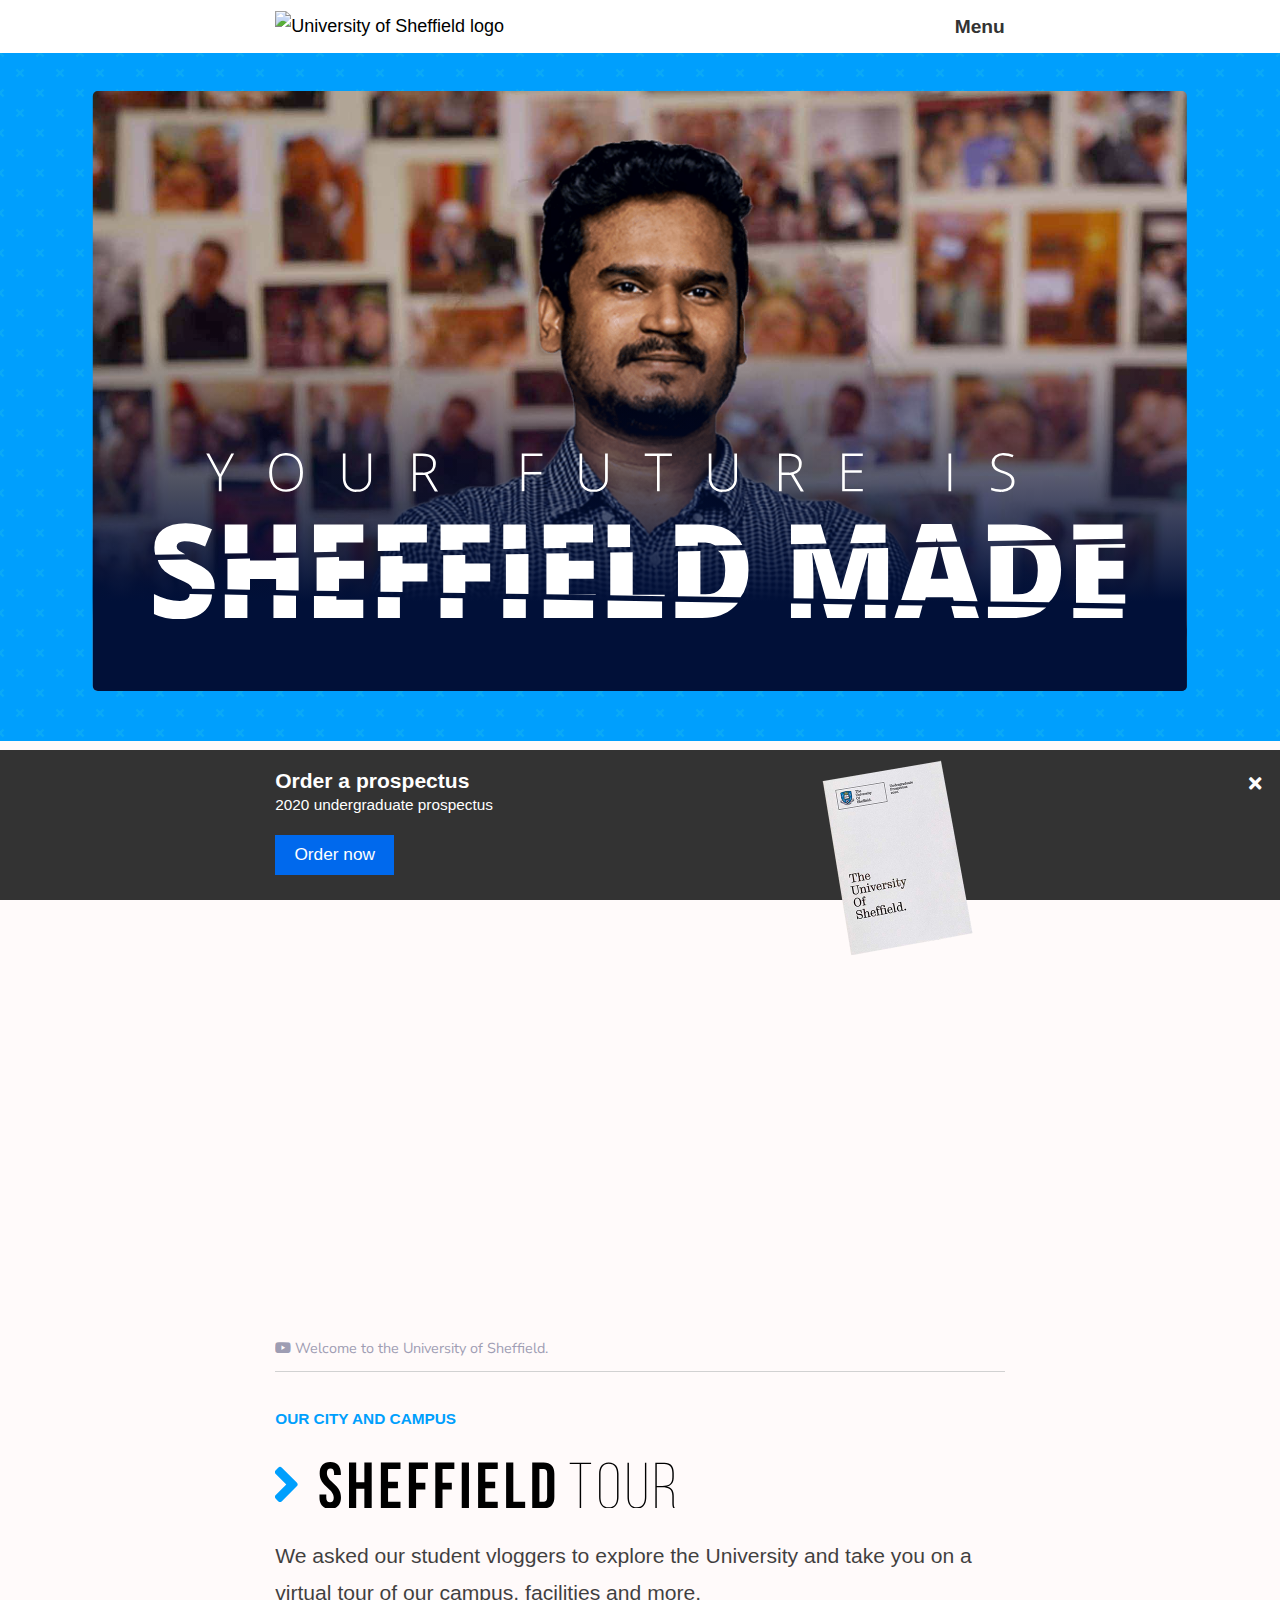
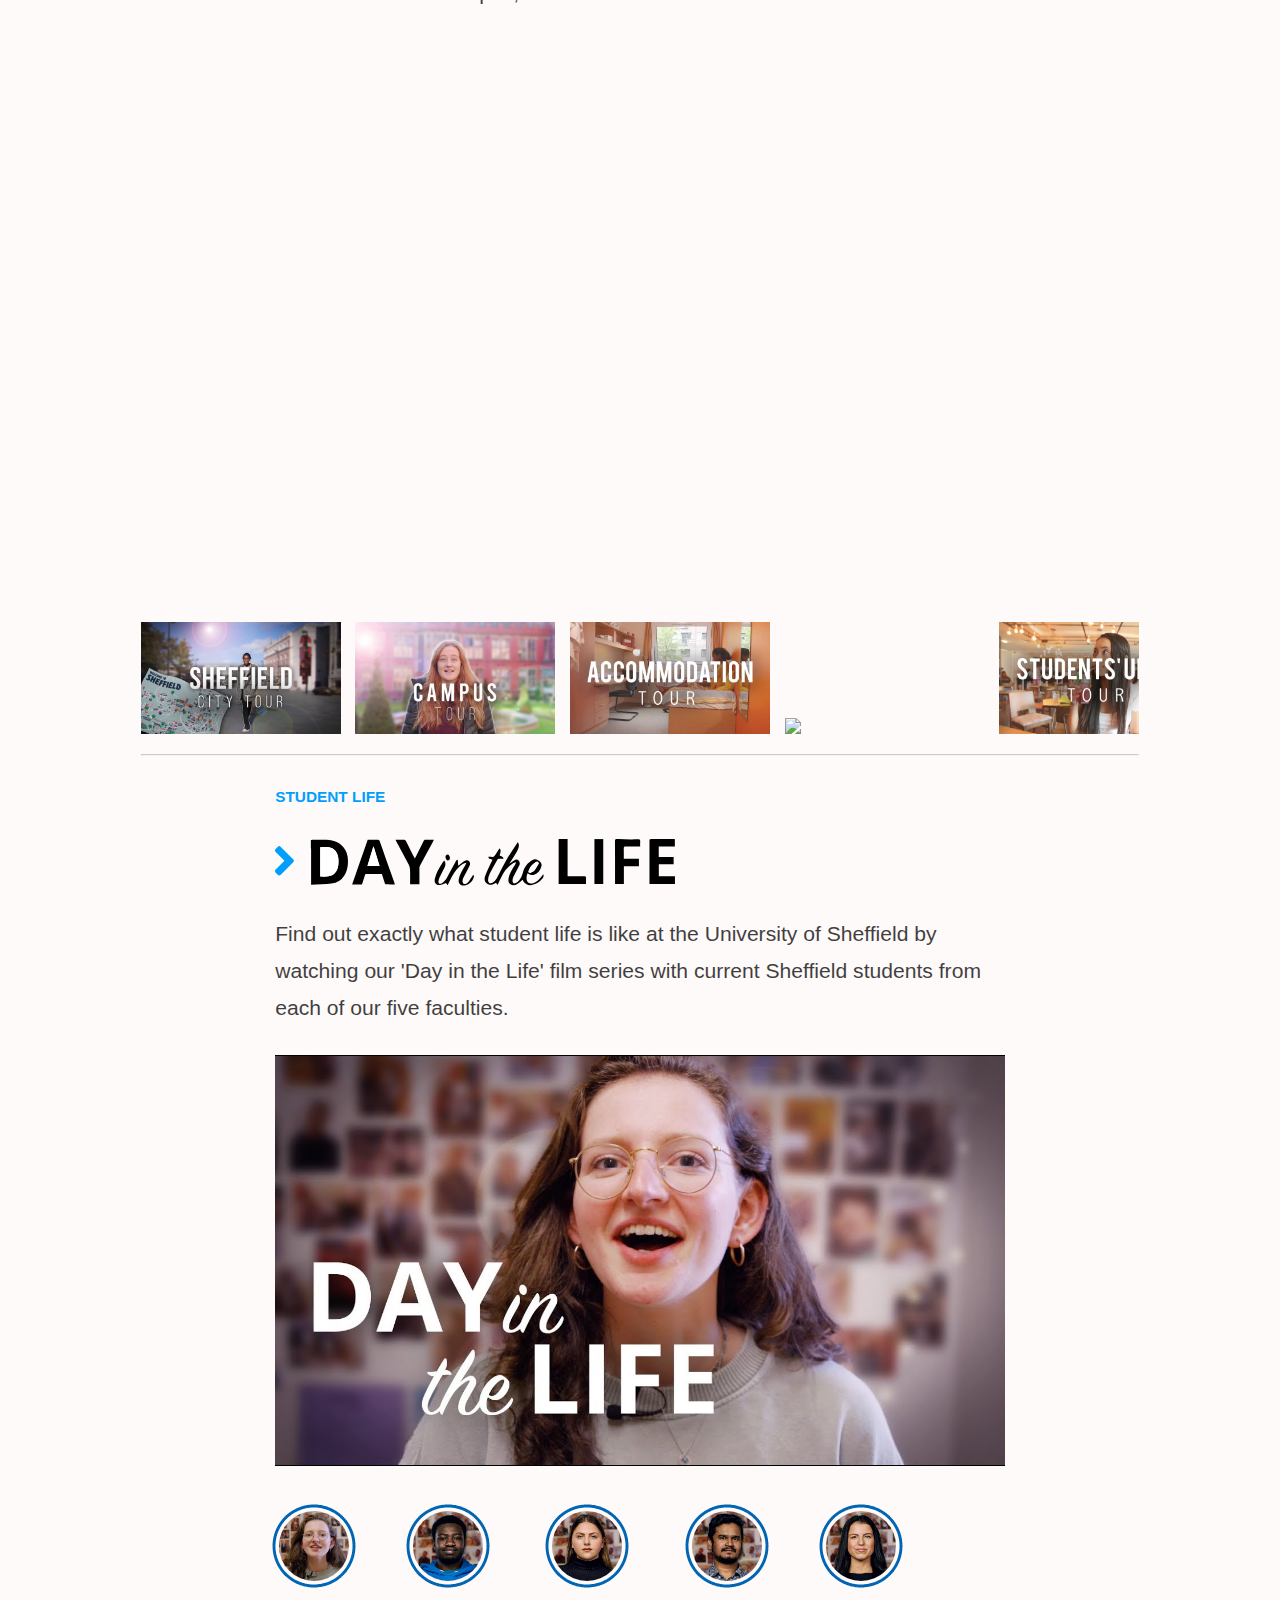
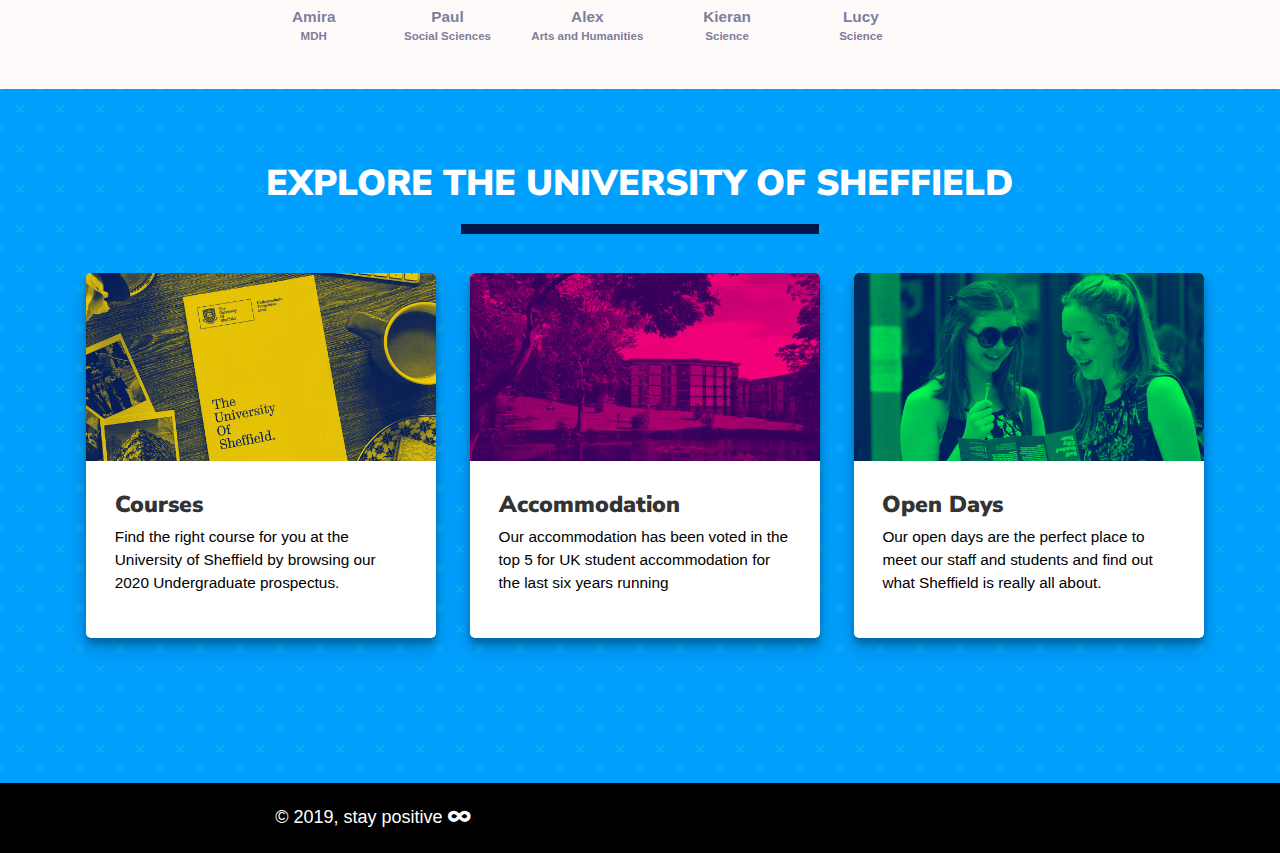
==== commit dd9b3038: "reduce img" ====
--- a/index.html
+++ b/index.html
@@ -105,7 +105,7 @@
     <div class="student-container"  >
     <div class="students"><div class="js-modal-btn-1" data-video-id="4jexc0giwKI">
     <div class="circle">
-            <img src="images/amira.png" alt="" />
+            <img src="images/amira.jpg" alt="" />
             <svg viewBox="0 0 100 100" xmlns="http://www.w3.org/2000/svg" style="enable-background:new -580 439 577.9 194;"
                xml:space="preserve">  
               <circle cx="50" cy="50" r="40" />
@@ -113,7 +113,7 @@
             </div><script>new ModalVideo('.js-modal-btn-1');</script>
           </div>
     <div class="js-modal-btn-2" data-video-id=""> <div class="circle">
-                <img src="images/paul.png" alt="" />
+                <img src="images/paul.jpg" alt="" />
                 <svg viewBox="0 0 100 100" xmlns="http://www.w3.org/2000/svg" style="enable-background:new -580 439 577.9 194;"
                    xml:space="preserve">  
                   <circle cx="50" cy="50" r="40" />
@@ -121,7 +121,7 @@
                 </div>
               </div>
     <div class="js-modal-btn-2" data-video-id=""> <div class="circle">
-                    <img src="images/alex.png" alt="" />
+                    <img src="images/alex.jpg" alt="" />
                     <svg viewBox="0 0 100 100" xmlns="http://www.w3.org/2000/svg" style="enable-background:new -580 439 577.9 194;"
                        xml:space="preserve">  
                       <circle cx="50" cy="50" r="40" />
@@ -129,7 +129,7 @@
                     </div>
                   </div>
                   <div class="js-modal-btn-2" data-video-id=""> <div class="circle">
-                        <img src="images/kieran.png" alt="" />
+                        <img src="images/kieran.jpg" alt="" />
                         <svg viewBox="0 0 100 100" xmlns="http://www.w3.org/2000/svg" style="enable-background:new -580 439 577.9 194;"
                            xml:space="preserve">  
                           <circle cx="50" cy="50" r="40" />
@@ -137,7 +137,7 @@
                         </div>
                       </div>
                       <div class="js-modal-btn-2" data-video-id=""> <div class="circle">
-                            <img src="images/lucy.png" alt="" />
+                            <img src="images/lucy.jpg" alt="" />
                             <svg viewBox="0 0 100 100" xmlns="http://www.w3.org/2000/svg" style="enable-background:new -580 439 577.9 194;"
                                xml:space="preserve">  
                               <circle cx="50" cy="50" r="40" />
@@ -187,7 +187,7 @@
                     <div class="card-main">
                         <div class="card-content">
                                 <a href="/" class="h2card"><h2 style="margin-bottom:0px;margin-top:0px;">Open Days<i class="fas fa-angle-right h2icon"></i></h2></a>
-                     <p style="margin-top:0rem;">Our open days are the perfect place to meet our staff and students and find out what Sheffield is all about.</p>
+                     <p style="margin-top:0rem;">Our open days are the perfect place to meet our staff and students and find out what Sheffield is really all about.</p>
                     </div>  
                     </div>
                     </div>
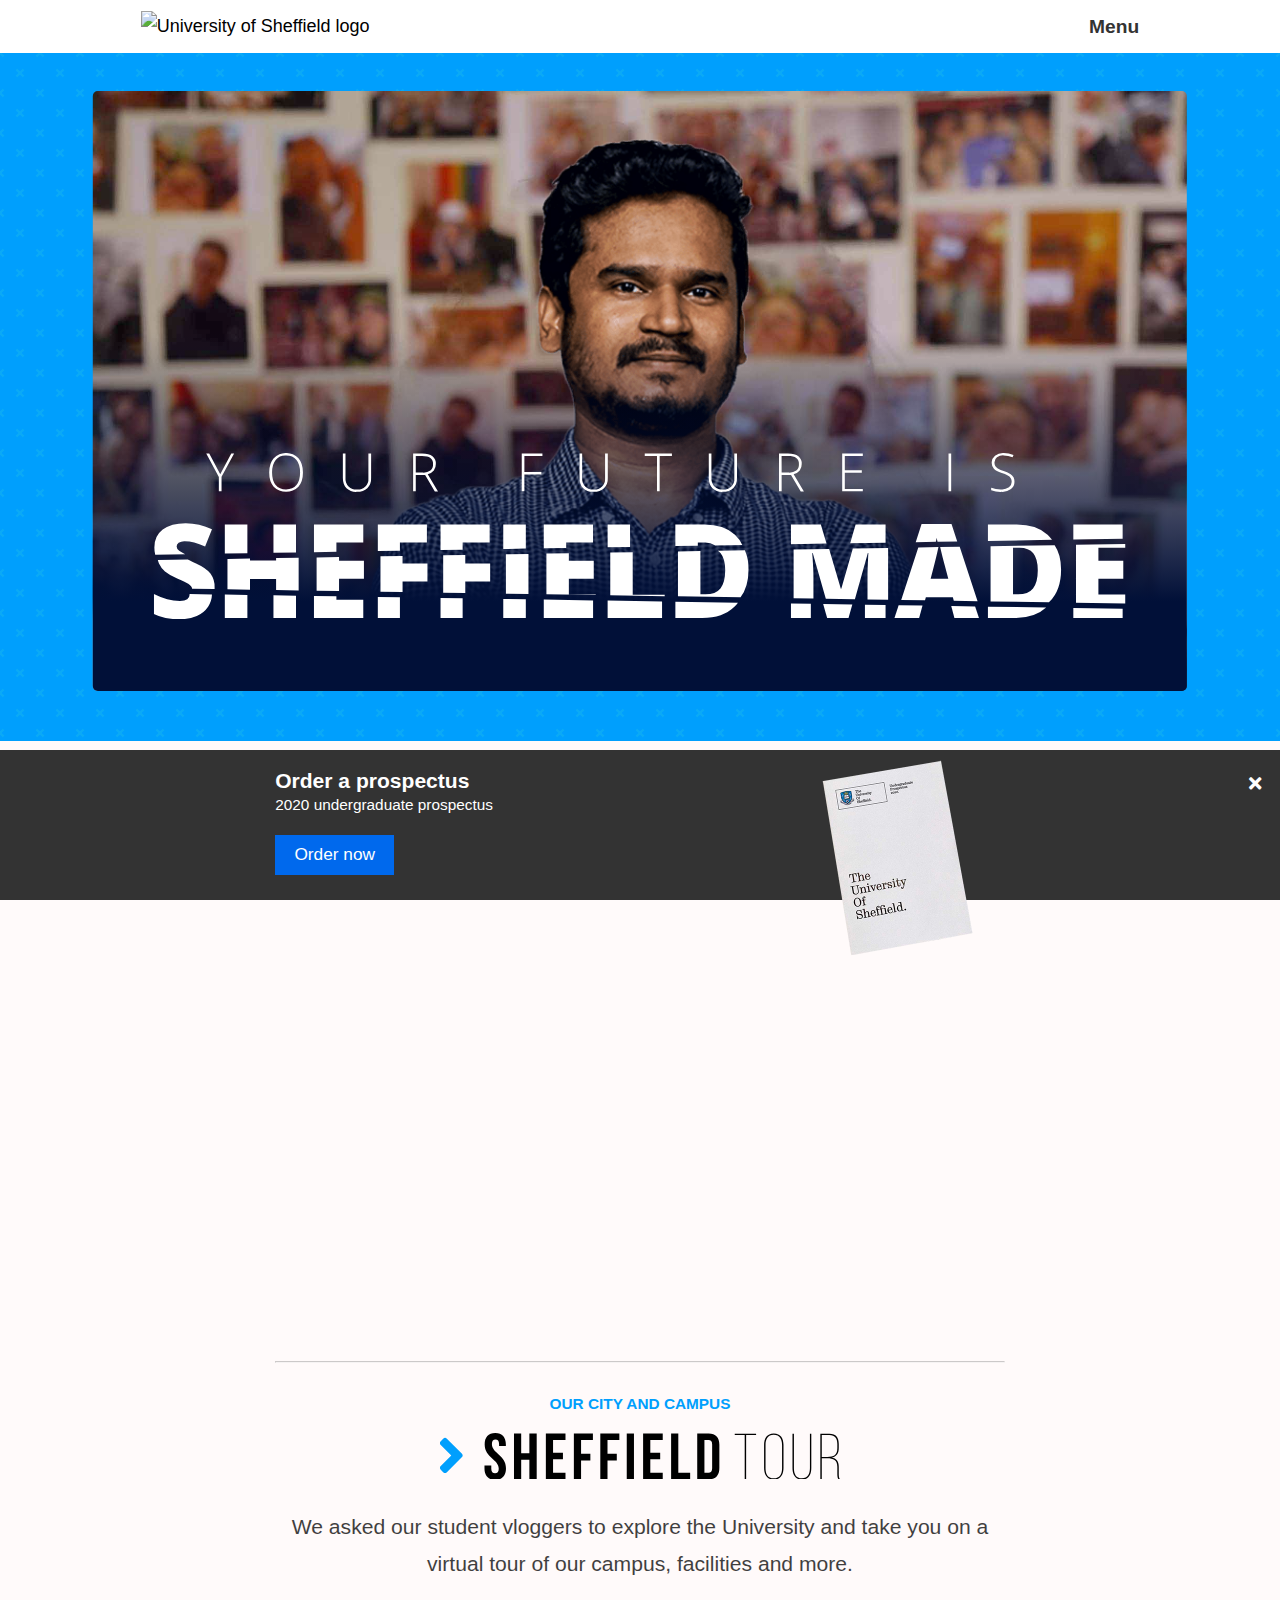
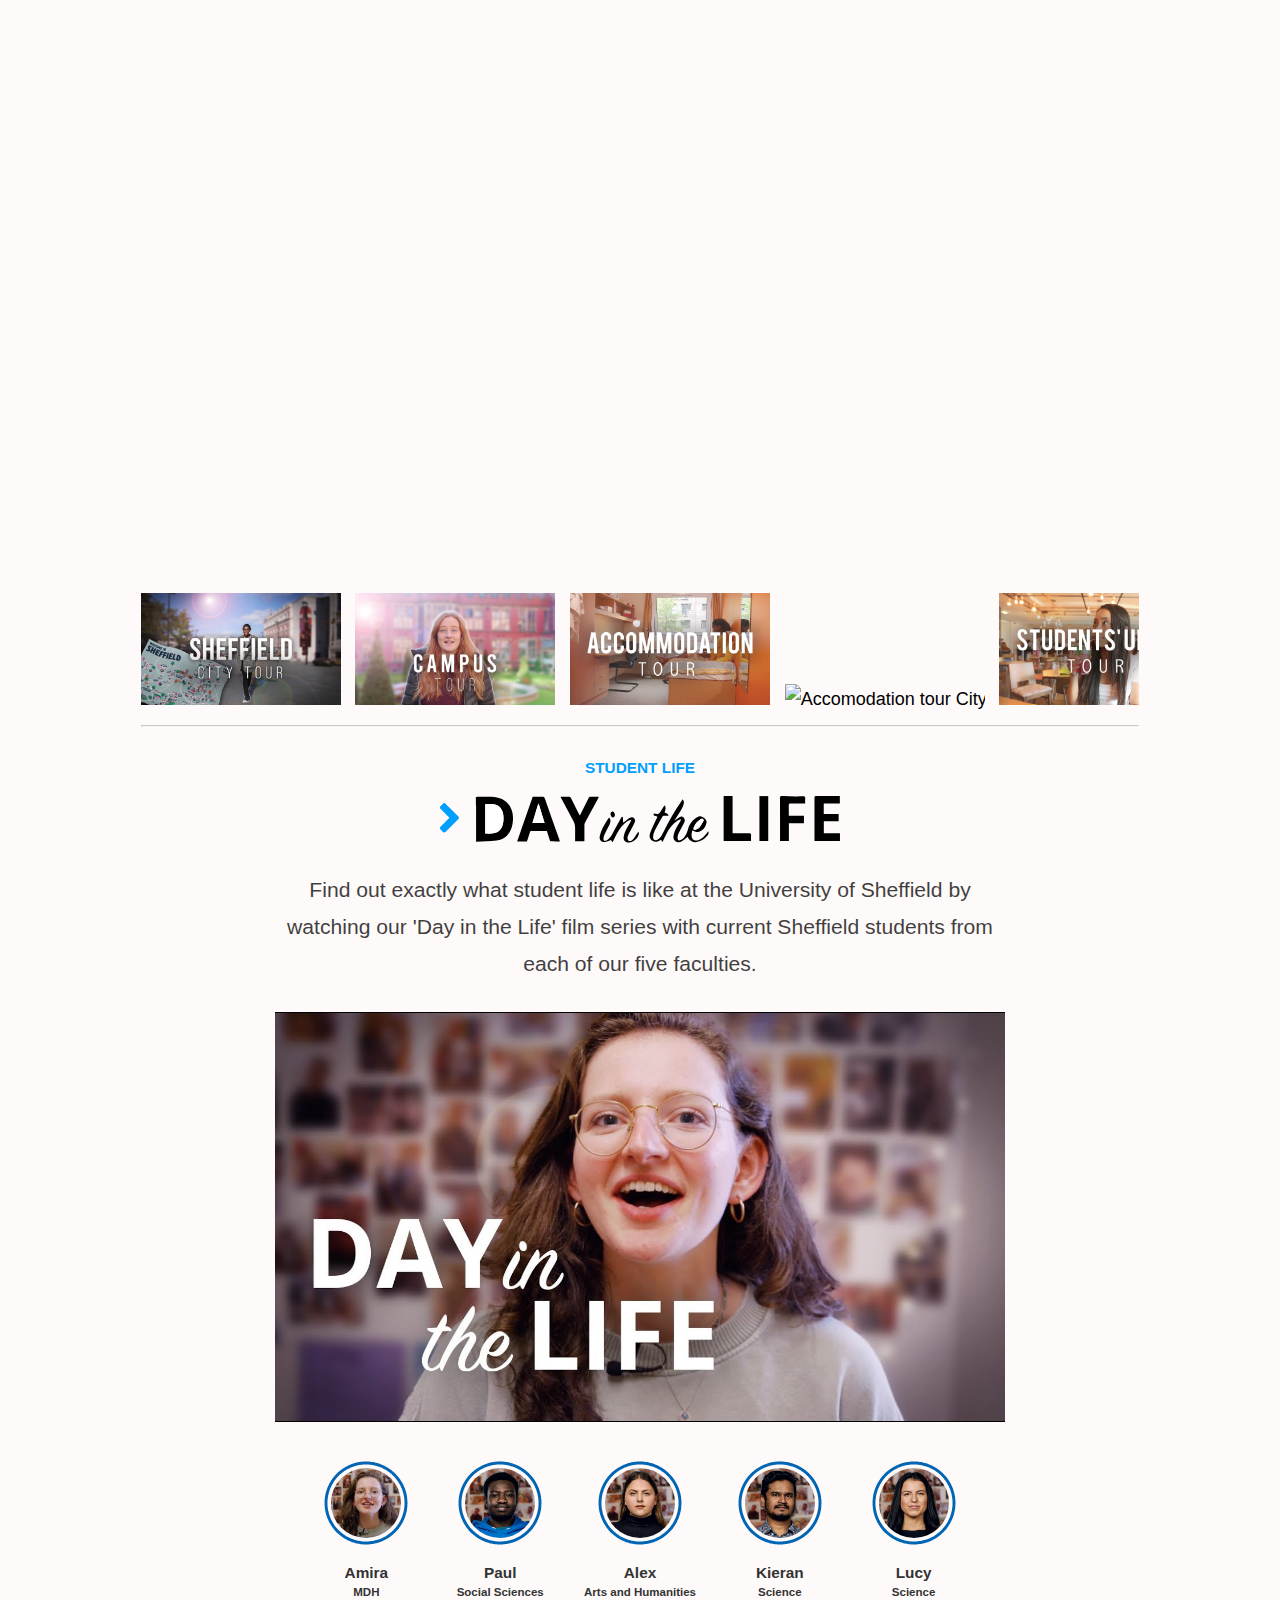
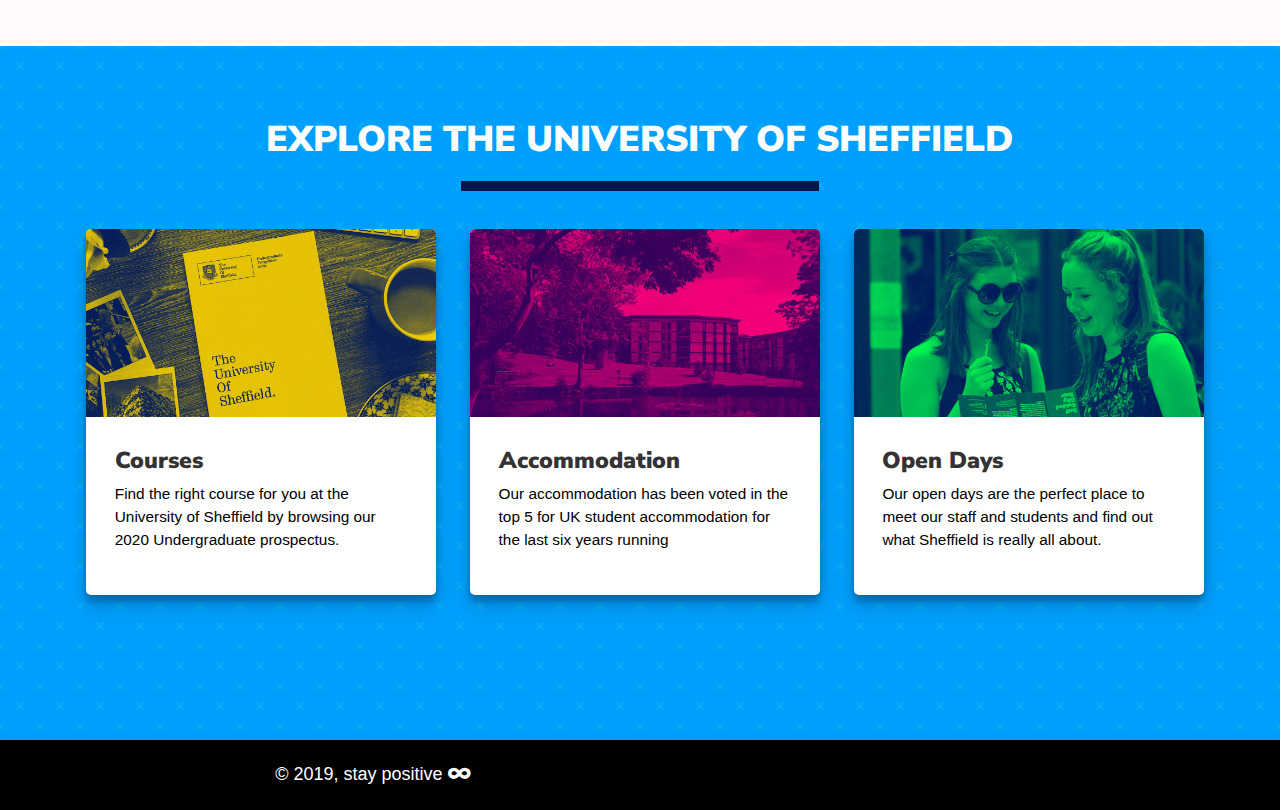
==== commit 90b8daf1: "iframe" ====
--- a/index.html
+++ b/index.html
@@ -58,7 +58,7 @@
 <div class="banner-contain">
 <div class="hero-banner">
     <div class="hero-person">
-        <img id="image" src="images/paul-hero.png" style="width:600px">
+        <img id="image" alt="UG student" src="images/paul-hero.png" style="width:600px">
         <p></p>
        
         <script>
@@ -81,23 +81,25 @@
         </div></div></div></div>
 <div class="container" style="padding-bottom:0rem;padding-top:0rem;" >
     <p class="intro-lead" style="padding-bottom:1rem;">Make Sheffield the start of something special. When you study here you get one of the best student experiences in the UK. We're also top in the north for graduate prospects.</p>
-    <div class="video-container"><iframe width="560" height="315" src="https://www.youtube.com/embed/N5yRLFcbv4s" frameborder="0" allow="accelerometer; autoplay; encrypted-media; gyroscope; picture-in-picture" allowfullscreen></iframe></div>
-    <div class="imgmeta"><span class="imgcaption"><i class="fab fa-youtube"></i>Welcome to the University of Sheffield.</span></div>
-    <div class="section-title">Our city and campus</div>
+    <div class="video-container"><iframe title="This is the Unviersity of Sheffield" width="560" height="315" src="https://www.youtube.com/embed/N5yRLFcbv4s" frameborder="0" allow="accelerometer; autoplay; encrypted-media; gyroscope; picture-in-picture" allowfullscreen></iframe></div>
+    <hr class="clear" />
+    <hr class="clear" />
+    <hr />
+    <div class="section-title" style="padding-top:1rem;margin-bottom:0.75rem;">Our city and campus</div>
     <svg xmlns="http://www.w3.org/2000/svg" viewBox="0 0 893.05 104.62" class="icon-400"><title>tour</title><path d="M277.33,577.94a5.89,5.89,0,0,1-8.3,0l-5.37-5.61a5.89,5.89,0,0,1,0-8.3l23.44-23.44-23.44-23.44a5.89,5.89,0,0,1,0-8.3l5.37-5.61a5.89,5.89,0,0,1,8.3,0l33.2,33.2a5.89,5.89,0,0,1,0,8.3Z" transform="translate(-261.95 -490.42)" style="fill:#009ffd"/><path d="M385.35,490.42c15.64,0,23.67,9.35,23.67,25.72v3.21H393.83v-4.24c0-7.3-2.93-10.08-8-10.08s-8,2.78-8,10.08c0,21,31.42,25,31.42,54.21,0,16.37-8.18,25.72-24,25.72s-24-9.35-24-25.72V563h15.2v7.3c0,7.31,3.21,9.94,8.33,9.94s8.33-2.63,8.33-9.94c0-21-31.42-25-31.42-54.2C361.68,499.77,369.72,490.42,385.35,490.42Z" transform="translate(-261.95 -490.42)"/><path d="M427.14,593.87V491.59h16.07v43.83h18.26V491.59h16.37V593.87H461.47V550H443.21v43.83Z" transform="translate(-261.95 -490.42)"/><path d="M536.43,534.69V549.3H514.36v30h27.76v14.61H498.29V491.59h43.83V506.2H514.36v28.49Z" transform="translate(-261.95 -490.42)"/><path d="M597.65,537v14.61H576.9v42.23H560.83V491.59h42.51V506.2H576.9V537Z" transform="translate(-261.95 -490.42)"/><path d="M656.67,537v14.61H635.93v42.23H619.85V491.59h42.52V506.2H635.93V537Z" transform="translate(-261.95 -490.42)"/><path d="M695,491.59V593.87H678.88V491.59Z" transform="translate(-261.95 -490.42)"/><path d="M753.54,534.69V549.3H731.48v30h27.76v14.61H715.41V491.59h43.83V506.2H731.48v28.49Z" transform="translate(-261.95 -490.42)"/><path d="M794,491.59v87.67h26.45v14.61H777.94V491.59Z" transform="translate(-261.95 -490.42)"/><path d="M861.66,491.59c16.07,0,24,8.91,24,25.28v51.72c0,16.37-7.89,25.28-24,25.28H836.24V491.59Zm-9.35,87.67h9.06c5.11,0,8.18-2.63,8.18-9.94V516.14c0-7.31-3.07-9.94-8.18-9.94h-9.06Z" transform="translate(-261.95 -490.42)"/><path d="M942.24,495.11H920v-3.05h47.67v3.05H945.43v98.68h-3.19Z" transform="translate(-261.95 -490.42)"/><path d="M1007.05,491.33c15.7,0,21.8,11.49,21.8,25.73V568.8c0,14.24-6.1,25.72-21.8,25.72-15.4,0-21.51-11.48-21.51-25.72V517.06C985.54,502.82,991.65,491.33,1007.05,491.33Zm0,100.28c13.66,0,18.61-10.17,18.61-22.67v-52c0-12.5-5-22.67-18.61-22.67-13.51,0-18.31,10.17-18.31,22.67v52C988.74,581.44,993.54,591.61,1007.05,591.61Z" transform="translate(-261.95 -490.42)"/><path d="M1070,591.61c13.52,0,17.88-10.61,17.88-22.81V492.06h3.05v76.59c0,14-5.52,25.87-20.93,25.87s-21.07-11.92-21.07-25.87V492.06h3.2V568.8C1052.11,581,1056.47,591.61,1070,591.61Z" transform="translate(-261.95 -490.42)"/><path d="M1152.24,514.88V524c0,12.5-4.94,19.33-16.13,21.37,11.33,1.74,16.13,9.15,16.13,20.34v16c0,3.93.43,8.87,2.76,12.06h-3.49c-2-3.19-2.47-7.7-2.47-12.06v-16c0-15-9-18.89-22.23-18.89h-12.5v46.94h-3.2V492.06h20.2C1146.43,492.06,1152.24,500.93,1152.24,514.88Zm-3.2,9.59v-9.3c0-12.35-4.79-20.06-17.87-20.06h-16.86V543.8h12.5C1140.9,543.8,1149,540.17,1149,524.47Z" transform="translate(-261.95 -490.42)"/></svg>
     <p class="intro" style="margin-top:0rem;">We asked our student vloggers to explore the University and take you on a virtual tour of our campus, facilities and more.</p>
 </div><div class="container-tour" style="padding-top:0rem;">
     <div class="video-container"><div id="player"></div></div> 
 <div class="thumbnail-shelf">
-<img id="wNq-JRJG08o" class="media-circle"  src="images/citytour.jpg"/>
-<img id="dKno6ojJd_Q" class="media-circle"  src="images/campustour.jpg"/>
-<img id="721cfPieqrA"  class="media-circle" src="images/endcliffetour.jpg"/>
-<img id="qm9RgxCa6QE"  class="media-circle" src="images/cityaccom.jpg"/>
-<img id="qm9RgxCa6QE"  class="media-circle" src="images/sutour.jpg"/>
-<img id="qm9RgxCa6QE"  class="media-circle" src="images/sporttour.jpg"/>
+<img id="wNq-JRJG08o" class="media-circle" alt="City tour"  src="images/citytour.jpg"/>
+<img id="dKno6ojJd_Q" class="media-circle"  alt="Campus tour "src="images/campustour.jpg"/>
+<img id="721cfPieqrA"  class="media-circle" alt="Accommodation tour - Endcliffe Ranmoor" src="images/endcliffetour.jpg"/>
+<img id="Ooqz3WgZ-Go"  class="media-circle" alt="Accomodation tour City" src="images/cityaccom.jpg"/>
+<img id="qm9RgxCa6QE"  class="media-circle" alt="Students' Union tour" src="images/sutour.jpg"/>
+<img id="KXtfaGnVYe8"  class="media-circle" alt="Sport tour" src="images/sporttour.jpg"/>
     </div><hr /></div>
     <div class="container" style="padding-top:0rem;"">
-        <div class="section-title">Student life</div>
+        <div class="section-title" style="margin-bottom:0.75rem;">Student life</div>
 <svg xmlns="http://www.w3.org/2000/svg" viewBox="0 0 1072.33 124.69" class="icon-400"><title>dayinthelife</title><path d="M358,485a20.86,20.86,0,0,1,4.25-.92c12.49-.07,25-.53,37.47.06,20.79,1,39.18,7.42,50.27,26.63,6.79,11.76,8.34,24.69,7.28,38.25-.86,11.08-3.37,21.32-9.42,30.7a47.57,47.57,0,0,1-34.57,21.86c-17.67,2.36-35.66,2.31-54.69,3.37,0-4.77,0-8.19,0-11.61q0-41.72,0-83.44A41,41,0,0,0,358,505Zm25.14,98c5.56,0,10.86.24,16.12,0,15.69-.82,26.52-8.34,30.76-23.65,2.75-9.93,2.61-20,.85-30-2.32-13.13-11.66-23.18-24.23-24.94-7.61-1.06-15.49-.19-23.5-.19Z" transform="translate(-261.95 -482.12)"/><path d="M583.21,603.92c-8.61,0-16.55.12-24.49-.16-.94,0-2.2-2.11-2.64-3.46-2.63-7.92-5.05-15.9-7.68-24.3-14.16,0-28.29-.06-42.42.13-1,0-2.59,1.67-3,2.88-2.15,6.21-4,12.52-6,18.79-.64,2-1.38,4-2.06,6H468.65c14-40.08,27.86-79.78,41.8-119.72,9.58,0,18.89-.15,28.19.16,1.34,0,3.27,2,3.8,3.47,5.82,16.12,11.37,32.34,17.09,48.49,7.31,20.63,14.72,41.22,22.05,61.84C582.18,599.68,582.53,601.44,583.21,603.92Zm-41-49.08-15.77-52.11-1.08.29L509.7,554.84Z" transform="translate(-261.95 -482.12)"/><path d="M1334,482.76V502h-43.17v28.13h39.93v19.73H1291V581.8h43.28v20.85H1266v-5.91q0-54.74,0-109.46c0-3,.24-5.18,4.17-5.16,20.8.1,41.59,0,62.39.05C1332.89,482.17,1333.18,482.41,1334,482.76Z" transform="translate(-261.95 -482.12)"/><path d="M981.09,576.64c2.37,5,.22,8.63-2.19,11.73A44.86,44.86,0,0,1,948,606c-7.63.93-17.09-4.23-20.57-11.16-.64-1.26-1.23-2.55-1.54-3.18-5.26,4.17-10,8.85-15.52,12-5.75,3.28-12.33,3.8-18.08-.82s-5-11.15-3.66-17.35c2.65-12,9.36-22,15.6-32.28,1.44-2.36,2.57-4.91,3.83-7.37l-.75-1.33c-2.39.88-5,1.38-7.14,2.71-12.92,8.18-22.5,19.4-29.3,33-4,8.09-7.93,16.22-12.23,25l-4.18-5.74c-3,1.43-6.08,3.51-9.45,4.36-13.44,3.4-24.6-7.23-20.29-20.43,4.23-12.94,10.67-25.16,16.22-37.65,1.14-2.55,2.65-4.94,4-7.5-3.51-2.8-10.08-1-11.21-8.26,3.55,0,6.69-.38,9.7.09,4.8.74,7.28-1.57,9.42-5.41,2.71-4.9,5.82-9.59,8.84-14.32a40.61,40.61,0,0,1,3-3.65c4.33,7,1,13.24-.6,19.72,3.88,1.75,9.15,1.86,10.75,8.49-4.25,0-8.15-.26-12,.12-1.69.17-4,1.23-4.74,2.58-7.09,12.46-14.24,24.9-20.63,37.72a42.6,42.6,0,0,0-4.31,16.51c-.36,7.8,6.38,11.46,12.79,7.06a33.44,33.44,0,0,0,10.17-11c8.89-16.18,16.58-33,25.81-49,8.66-15,18.69-29.22,28.12-43.79.78-1.21,1.58-2.42,2.66-4.07,5,6.47,2.93,12,1.2,17.11a66.31,66.31,0,0,1-6.5,12.82c-5.38,8.81-11,17.45-17.33,27.32,5-3.4,8.83-6.11,12.77-8.59,3.76-2.37,7.76-4.3,11.67-.37s4.77,8.56,2.52,13.28c-3.63,7.6-7.94,14.87-11.82,22.36-3.25,6.27-6.91,12.38-6.38,20,.39,5.68,3.36,8,8.46,5.3a31.68,31.68,0,0,0,9.47-7.84,49,49,0,0,0,9.52-19.22c4-15.62,12.76-28.15,27.85-35.5,7.06-3.44,12.06.23,17,4.19,4.76,3.81,6.91,8.55,4.77,14.84-3.39,10-8.64,18.08-19.37,21.47-6.63,2.09-12-.72-17.63-4.17-2.45,6.71-3.74,13.35-1.34,20.12,2.53,7.13,8.06,9,16.73,6.29,9.87-3.07,16.3-10.3,22.32-18.07C978.18,580.47,979.63,578.55,981.09,576.64ZM969.4,547.31l-1.27-.75c-.09-3.82-2.61-4.85-6.67-2.49-8.92,5.18-14.92,13-19.13,22.22-.66,1.44-1.05,4.45-.53,4.72,1.86,1,4.7,2.06,6.19,1.27,4-2.1,8.19-4.56,10.92-8C963,559.13,966,553,969.4,547.31Z" transform="translate(-261.95 -482.12)"/><path d="M649,603.7h-24.9V587.17c0-7.66.38-15.34-.16-23a34.1,34.1,0,0,0-3.4-13.06c-11.25-21.5-22.9-42.78-34.39-64.15a23.42,23.42,0,0,1-1-2.93c8.21,0,16-.24,23.7.19,1.6.08,3.64,2.31,4.52,4,5.66,11.09,11,22.35,16.55,33.5,1.95,3.91,4.19,7.67,6.95,12.67,5-10,9.46-18.69,13.83-27.47,3.25-6.51,6.29-13.14,9.66-19.59.73-1.38,2.44-3.13,3.77-3.18,7.44-.31,14.9-.15,23.77-.15-3.37,6.53-6.11,12.05-9,17.46-9.54,17.66-19.2,35.26-28.67,52.95a12.64,12.64,0,0,0-1.11,5.72c-.1,12,0,24,0,36Z" transform="translate(-261.95 -482.12)"/><path d="M1241,502c-13.51,0-26.16.14-38.8-.07-3.9-.07-5.29,1-5.17,5.07.28,9.12.09,18.25.09,27.88h40.55V555h-40.33v47.64h-23.69q0-31.14,0-62.22c0-15.81-.14-31.61-.21-47.42,0-.5,0-1,0-1.5.23-9.11.23-9.24,9-9.09,11.11.19,22.22.71,33.33.89,6.59.1,13.19-.21,19.79-.27,3.93,0,6.1,1.33,5.56,5.94C1240.65,493,1241,497.22,1241,502Z" transform="translate(-261.95 -482.12)"/><path d="M1022.4,482.15h24V582h5.8c12.65,0,25.32.23,38-.08,4.69-.11,6.14,1.39,5.78,5.94-.37,4.77-.08,9.59-.08,14.76H1022.4Z" transform="translate(-261.95 -482.12)"/><path d="M1142,602.74h-23.64V482.39H1142Z" transform="translate(-261.95 -482.12)"/><path d="M752,538.19c.35,5.24.7,10.47,1.05,15.57,4.4-3.51,9.21-7.82,14.53-11.38,2.81-1.88,6.58-3.56,9.79-3.36,5.36.35,9.22,7.57,7,13.09-2.58,6.37-6.24,12.3-9.42,18.42-3,5.7-6.23,11.27-8.75,17.15-2.85,6.65-1.69,13.08,2,14.93,3.12,1.58,9.55-1.52,13.33-6.77,4.1-5.7,8-11.57,12.09-17.62,2.89,3.41,1.37,7.06.08,9.81-4.84,10.32-12.85,17.6-24.41,18.69-10.62,1-16.77-5.91-14.77-16.81,2.37-12.94,9.6-23.64,16-34.75,1.51-2.64,2.7-5.46,4.62-9.37-7.76,1.24-12.5,4.92-17.1,8.74-12.69,10.52-20.07,24.75-27.11,39.19l-6.21,12.71-4.63-6.52c-4.23,1.7-8.33,3.9-12.7,5-12.41,3.11-19.94-4.45-16.82-16.84,3.62-14.39,10.74-27.2,18.71-39.56,1.81-2.81,4-5.38,6.32-8.47,5.06,6.66,3.74,12.71.93,18.52-4.44,9.19-9.41,18.12-13.81,27.32a27.6,27.6,0,0,0-2.59,9.87c-.4,6.22,2.68,8.19,8.36,5.38,6.72-3.33,11.17-8.84,14.65-15.54,7.74-14.93,15.93-29.64,24-44.4a20.19,20.19,0,0,1,2.77-3.26Z" transform="translate(-261.95 -482.12)"/><path d="M730.94,533c-.12,2.7-1.3,5.76-5.13,6.55-3.16.65-6.43-4.62-6.81-9.48-.35-4.5,2.76-5.69,5.82-6.53C727.24,522.91,730.86,528.33,730.94,533Z" transform="translate(-261.95 -482.12)"/><path d="M383.14,583V504.22c8,0,15.89-.87,23.5.19,12.57,1.76,21.91,11.81,24.23,24.94,1.76,10,1.9,20-.85,30C425.78,574.62,415,582.14,399.26,583,394,583.24,388.7,583,383.14,583Z" transform="translate(-261.95 -482.12)" style="fill:#fff"/><path d="M542.21,554.84H509.7L525.36,503l1.08-.29Z" transform="translate(-261.95 -482.12)" style="fill:#fff"/><path d="M969.4,547.31c-3.44,5.71-6.37,11.82-10.49,17-2.73,3.42-6.95,5.88-10.92,8-1.49.79-4.33-.31-6.19-1.27-.52-.27-.13-3.28.53-4.72,4.21-9.24,10.21-17,19.13-22.22,4.06-2.36,6.58-1.33,6.67,2.49Z" transform="translate(-261.95 -482.12)" style="fill:#fff"/><path d="M277.33,577.94a5.89,5.89,0,0,1-8.3,0l-5.37-5.61a5.89,5.89,0,0,1,0-8.3l23.44-23.44-23.44-23.44a5.89,5.89,0,0,1,0-8.3l5.37-5.61a5.89,5.89,0,0,1,8.3,0l33.2,33.2a5.89,5.89,0,0,1,0,8.3Z" transform="translate(-261.95 -482.12)" style="fill:#009ffd"/></svg>    
 <p class="intro" style="margin-top:0rem;">Find out exactly what student life is like at the University of Sheffield by watching our 'Day in the Life' film series with current Sheffield students from each of our five faculties.</p>
     <img  alt="Day in the life" src="images/dayinthelife.jpg" width="100%">
--- a/main.css
+++ b/main.css
@@ -1,9 +1,11 @@
+/* Base stuff */
+
 :root {
     --font-color: black;
     --bg-color: snow;
     --svg-highlight-color-1: hsl(206, 100%, 35%);
     --svg-highlight-color-2: #009FFD;
-    --breadcrumbs-color: rgb(126, 126, 156);
+    --breadcrumbs-color:#333;
     --background-image: linear-gradient(19deg, #0189d3 0%, #00c0ff 100%);
 }
 
@@ -17,6 +19,204 @@
 
 }
 
+html {
+    font: 120%/1.75 Helvetica, Georgia, serif;
+    color: var(--font-color);
+    text-align: center;
+}
+
+body {
+    margin: 0 0; 
+    background-color: var(--bg-color);
+    font-size: 18px;
+}
+
+/* HR */
+
+hr {
+    opacity: 0.5;
+}
+
+hr.clear {
+    opacity: 0;
+}
+
+hr.thick {
+    height:10px;
+    max-width: 30%;
+    background-color:#011649;
+    opacity:1;
+    border:none;
+    margin-bottom: 2rem;
+    margin-top: 1rem;
+}
+
+/* Rows and Containers */
+
+.colour-row {
+    background-color: #009ffd;
+    background-image: url("data:image/svg+xml,%3Csvg xmlns='http://www.w3.org/2000/svg' width='40' height='40' viewBox='0 0 40 40'%3E%3Cg fill-rule='evenodd'%3E%3Cg fill='%231bbbe8' fill-opacity='0.4'%3E%3Cpath d='M0 38.59l2.83-2.83 1.41 1.41L1.41 40H0v-1.41zM0 1.4l2.83 2.83 1.41-1.41L1.41 0H0v1.41zM38.59 40l-2.83-2.83 1.41-1.41L40 38.59V40h-1.41zM40 1.41l-2.83 2.83-1.41-1.41L38.59 0H40v1.41zM20 18.6l2.83-2.83 1.41 1.41L21.41 20l2.83 2.83-1.41 1.41L20 21.41l-2.83 2.83-1.41-1.41L18.59 20l-2.83-2.83 1.41-1.41L20 18.59z'/%3E%3C/g%3E%3C/g%3E%3C/svg%3E");    padding: 1rem;
+    padding: 1rem;
+}
+
+.container {
+    margin-left: auto;
+    margin-right: auto;
+    max-width: 38rem;
+    padding: 1rem 1rem
+}
+
+.container-wide {
+    margin-left: auto;
+    margin-right: auto;
+    max-width: 62rem;
+    padding: 1rem 1rem
+}
+.container-tour {
+    margin-left: auto;
+    margin-right: auto;
+    max-width: 52rem;
+    padding: 1rem 1rem
+}
+
+.student-container{
+    margin-left: 1.5rem;
+    
+}
+
+/* Text stuff */
+
+h1 svg {
+    vertical-align: -12%;
+}
+
+h1.colour{
+    color: #fff;
+    text-align:center;
+    text-transform:uppercase;
+    margin-bottom:-0.5rem;
+}
+
+h1, h2 {
+    font-family: 'Nunito Sans';
+    font-weight: 900;
+}
+
+h2 svg {
+    vertical-align: -8%;
+}
+
+h3 {
+    font-family: 'Helvetica';
+    font-weight: 700;
+    line-height: 1.2rem;
+}
+
+h3 a {
+    font-family: 'Nunito Sans';
+    font-size: 1.4rem;
+    line-height: 1;
+    text-decoration: none;
+    color: var(--font-color);
+    font-weight: 900;
+}
+
+h2 .icon{
+    vertical-align: -5%;
+    color: #21D4FD;
+    padding: 0 0.25rem;
+}
+
+h3 .icon{
+    vertical-align: 0%;
+    color: #0069ed;
+    padding: 0 0.5rem;
+}
+
+.name {
+    font-size: 0.8rem;
+}
+
+.date {
+    font-family: 'Nunito Sans';
+    text-transform: uppercase;
+    font-weight: 900;
+    font-size: .7rem;
+    color: var(--breadcrumbs-color);
+    margin-bottom: 0.5rem!important;
+}
+
+p.intro {
+    font-size:1.1rem;
+    font-weight: 300;
+    margin: 0.5rem 0rem; 
+    opacity: 0.75;
+}
+
+p.intro-lead {
+    font-size:1.1rem;
+    font-weight: 300;
+    margin: 0.5rem 0rem; 
+    opacity: 0.75;
+    padding-top:1rem;
+}
+
+/* Icons */
+
+.icons {
+    width: 50px;
+}
+
+.icon-20 {
+    width:80px;
+}
+
+.icon-30 {
+    width:30px;
+    height:30px;
+}
+
+.icon-50 {
+    width:50px;
+    height:50px;
+}
+
+.icon-128 {
+    width:128px;
+}
+
+.icon-400 {
+    width:400px;
+    margin-bottom:1rem;
+}
+
+
+/* Header and Menu */
+
+.header {
+    margin-left: auto;
+    margin-right: auto;
+    max-width: 52rem;
+    padding: 0.5rem 1rem;
+    display: flex;
+    align-items: center;
+}
+
+.header svg {
+    vertical-align: -15%;
+}
+
+.header a {
+    text-decoration: none
+}
+
+.resp {
+    height: auto;
+    width: 100%;
+    padding-top: 0;
+}
+
+
 .menu-container {
   margin-left: auto;
   margin-right: auto;
@@ -25,74 +225,93 @@
 
   }
 
-  .imgcaption i {
-      padding-right: 0.2rem;
-  }
-
-  .video-container {
+.overlay-menu ul {
+    display: inline-block;
+    list-style-type: none;
+    padding-left: 0.5rem;
+    border-right: 2px #fff;
+
+}
+
+.navigation{
+    padding: 0 0;
+    margin-left: auto;  
+    justify-content: flex-end;
+    z-index: 1001;
+}
+
+.navigation li{
+    margin-left: 2rem;
+    color: #333;
+    font-size: 0.9rem;
+}
+
+.navigation a {
+    color: #333;
     position: relative;
-    padding-bottom: 56.25%;
-    height: 0;
-    overflow: hidden;
-    margin-top: 1rem;
-    margin-bottom: 0.5rem;
-}
-
-.thumbnail-shelf {
-    white-space: nowrap;
-    overflow: auto;
-}
-
-.media-circle {
-    display: inline-block;
-    width: 200px;
-    padding-right: 0.5rem;
-    -webkit-transition: 0.6s ease;
-    transition: 0.6s ease;
-}
-
-.media-circle:hover {
-    cursor: pointer;
-    -webkit-transform: scale(1.01);
-    transform: scale(1.01);
-}
-
-.video-container iframe {
+    text-decoration: none;
+    padding-bottom: 8px;
+  }
+  .navigation a:before, .navigation a:after {
+    content: '';
     position: absolute;
-    top: 0;
+    bottom: 2px;
     left: 0;
-    width: 100%;
-    height: 100%
-}
-
-html {
-    font: 120%/1.75 Helvetica, Georgia, serif;
-    color: var(--font-color);
-}
-
-body {
-    margin: 0 0; 
-    background-color: var(--bg-color);
-    font-size: 18px;
-}
-
-.name {
-    font-size: 0.8rem;
-}
-
-.header svg {
-    vertical-align: -15%;
-}
-
-
-h1 svg {
-    vertical-align: -12%;
-}
-
-h1, h2 {
-    font-family: 'Nunito Sans';
-    font-weight: 900;
-}
+    right: 0;
+    height: 2px;
+    background-color: #0069ed;
+  }
+  .navigation a:before {
+    opacity: 0;
+    -webkit-transform: translateY(-8px);
+            transform: translateY(-8px);
+    transition: opacity 0s, -webkit-transform 0s cubic-bezier(0.175, 0.885, 0.32, 1.275);
+    transition: transform 0s cubic-bezier(0.175, 0.885, 0.32, 1.275), opacity 0s;
+    transition: transform 0s cubic-bezier(0.175, 0.885, 0.32, 1.275), opacity 0s, -webkit-transform 0s cubic-bezier(0.175, 0.885, 0.32, 1.275);
+  }
+  .navigation a:after {
+    opacity: 0;
+    -webkit-transform: translateY(4px);
+            transform: translateY(4px);
+    transition: opacity 0.2s, -webkit-transform 0.2s cubic-bezier(0.175, 0.885, 0.32, 1.275);
+    transition: transform 0.2s cubic-bezier(0.175, 0.885, 0.32, 1.275), opacity 0.2s;
+    transition: transform 0.2s cubic-bezier(0.175, 0.885, 0.32, 1.275), opacity 0.2s, -webkit-transform 0.2s cubic-bezier(0.175, 0.885, 0.32, 1.275);
+  }
+  .navigation a:hover:before, a:hover:after, a:focus:before, a:focus:after {
+    opacity: 1;
+    -webkit-transform: translateY(0);
+            transform: translateY(0);
+  }
+  .navigation a:hover:before, a:focus:before {
+    transition: opacity 0.2s, -webkit-transform 0.2s cubic-bezier(0.175, 0.885, 0.32, 1.275);
+    transition: transform 0.2s cubic-bezier(0.175, 0.885, 0.32, 1.275), opacity 0.2s;
+    transition: transform 0.2s cubic-bezier(0.175, 0.885, 0.32, 1.275), opacity 0.2s, -webkit-transform 0.2s cubic-bezier(0.175, 0.885, 0.32, 1.275);
+  }
+  .navigation a:hover:after, a:focus:after {
+    transition: opacity 0s 0.2s, -webkit-transform 0s 0.2s cubic-bezier(0.175, 0.885, 0.32, 1.275);
+    transition: transform 0s 0.2s cubic-bezier(0.175, 0.885, 0.32, 1.275), opacity 0s 0.2s;
+    transition: transform 0s 0.2s cubic-bezier(0.175, 0.885, 0.32, 1.275), opacity 0s 0.2s, -webkit-transform 0s 0.2s cubic-bezier(0.175, 0.885, 0.32, 1.275);
+  }
+
+  /* Footer */
+
+  .foot {
+    background-color: #000;
+    padding: 1rem 0rem;
+    color: #fff;
+    text-align: left;
+    
+}
+
+footer {
+    margin-left: auto;
+    margin-right: auto;
+    max-width: 38rem;
+    
+}
+  
+
+/* Images and Videos */
 
 img {
     max-width: 100%;
@@ -121,256 +340,108 @@
     color: var(--breadcrumbs-color);
 }
 
-h2 svg {
-    vertical-align: -8%;
-}
-
-h3 {
-    font-family: 'Helvetica';
-    font-weight: 700;
+  .imgcaption i {
+      padding-right: 0.2rem;
+  }
+
+  .video-container {
+    position: relative;
+    padding-bottom: 56.25%;
+    height: 0;
+    overflow: hidden;
+    margin-top: 1rem;
+    margin-bottom: 0.5rem;
+}
+
+.video-container iframe {
+    position: absolute;
+    top: 0;
+    left: 0;
+    width: 100%;
+    height: 100%
+}
+
+/* Cards */
+
+.card-shelf{
+    position: relative;
+    overflow: auto;
+    white-space: nowrap;
+    min-height:430px;
+    text-align: center;
+}
+
+.outer-card{
+    margin-left: 1rem;
+    margin-right: 0.5rem;
+    display: inline-block;
+}
+
+.card {
+   white-space: normal;
+    min-height: 300px;
+    width: 350px;
+    background-color: white;
+    border-radius: 5px;
+    box-shadow: 0 10px 20px rgba(0,0,0,0.19), 0 6px 6px rgba(0,0,0,0.23);
+    text-align: left;
+}
+
+.card p {
+    font-size: 0.8rem;
     line-height: 1.2rem;
 }
 
-h3 a {
-    font-family: 'Nunito Sans';
-    font-size: 1.4rem;
-    line-height: 1;
+.card h2 {
+    font-size: 1.2rem;
+}
+
+.card-image {
+    position: relative;
+    overflow: hidden;
+    display: block;
+    object-fit: cover;
+    object-position: center center;
+    max-height: 8rem;
+    min-width: 100%;
+    min-height: 188px;
+    border-radius: 5px 5px 0px 0px;
+}
+
+.card-image img {
+    max-width: 350px;
+    padding-top:0px;
+    -webkit-transition: 0.6s ease;
+    transition: 0.6s ease;
+}
+
+.card-image img:hover {
+    cursor: pointer;
+    -webkit-transform: scale(1.1);
+    transform: scale(1.1);
+}
+
+.card-main {
+    height: 100%;
+    display: flex;
+    flex-direction: column;
+    width: 100%;
+    flex: 1 1 0%;
+}
+
+.card-content {
+    height: 100%;
+    display: flex;
+    flex-direction: column;
+    -webkit-box-pack: start;
+    justify-content: flex-start;
+    flex: 1 1 0%;
+    padding: 1.25rem 1.5rem 1.5rem;
+}
+
+.h2card {
     text-decoration: none;
-    color: var(--font-color);
-    font-weight: 900;
-}
-
-.resp {
-    height: auto;
-    width: 100%;
-    padding-top: 0;
-}
-
-.date {
-    font-family: 'Nunito Sans';
-    text-transform: uppercase;
-    font-weight: 900;
-    font-size: .7rem;
-    color: var(--breadcrumbs-color);
-    margin-bottom: 0.5rem!important;
-}
-
-p.intro {
-    font-size:1.1rem;
-    font-weight: 300;
-    margin: 0.5rem 0rem; 
-    opacity: 0.75;
-}
-
-p.intro-lead {
-    font-size:1.1rem;
-    font-weight: 300;
-    margin: 0.5rem 0rem; 
-    opacity: 0.75;
-    padding-top:1rem;
-}
-
-hr {
-    opacity: 0.5;
-}
-
-hr.clear {
-    opacity: 0;
-}
-
-hr.thick {
-    height:10px;
-    max-width: 30%;
-    background-color:#011649;
-    opacity:1;
-    border:none;
-    margin-bottom: 2rem;
-    margin-top: 1rem;
-}
-
-.breadcrumbs {
-    font-size: 0.8rem;
-    font-weight: 700;
-    color: var(--breadcrumbs-color);
-    padding: 0.75rem 0rem;
-}
-
-.breadcrumbs .icon {
-    vertical-align: -5%;
-    color: #21D4FD;
-    padding: 0 0.5rem;
-}
-
-h2 .icon{
-    vertical-align: -5%;
-    color: #21D4FD;
-    padding: 0 0.25rem;
-}
-
-h3 .icon{
-    vertical-align: 0%;
-    color: #0069ed;
-    padding: 0 0.5rem;
-}
-  
-.hero {
-    background-color: #fff;
-
-}
-.navigation a {
     color: #333;
-    position: relative;
-    text-decoration: none;
-    padding-bottom: 8px;
-  }
-  .navigation a:before, .navigation a:after {
-    content: '';
-    position: absolute;
-    bottom: 2px;
-    left: 0;
-    right: 0;
-    height: 2px;
-    background-color: #0069ed;
-  }
-  .navigation a:before {
-    opacity: 0;
-    -webkit-transform: translateY(-8px);
-            transform: translateY(-8px);
-    transition: opacity 0s, -webkit-transform 0s cubic-bezier(0.175, 0.885, 0.32, 1.275);
-    transition: transform 0s cubic-bezier(0.175, 0.885, 0.32, 1.275), opacity 0s;
-    transition: transform 0s cubic-bezier(0.175, 0.885, 0.32, 1.275), opacity 0s, -webkit-transform 0s cubic-bezier(0.175, 0.885, 0.32, 1.275);
-  }
-  .navigation a:after {
-    opacity: 0;
-    -webkit-transform: translateY(4px);
-            transform: translateY(4px);
-    transition: opacity 0.2s, -webkit-transform 0.2s cubic-bezier(0.175, 0.885, 0.32, 1.275);
-    transition: transform 0.2s cubic-bezier(0.175, 0.885, 0.32, 1.275), opacity 0.2s;
-    transition: transform 0.2s cubic-bezier(0.175, 0.885, 0.32, 1.275), opacity 0.2s, -webkit-transform 0.2s cubic-bezier(0.175, 0.885, 0.32, 1.275);
-  }
-  .navigation a:hover:before, a:hover:after, a:focus:before, a:focus:after {
-    opacity: 1;
-    -webkit-transform: translateY(0);
-            transform: translateY(0);
-  }
-  .navigation a:hover:before, a:focus:before {
-    transition: opacity 0.2s, -webkit-transform 0.2s cubic-bezier(0.175, 0.885, 0.32, 1.275);
-    transition: transform 0.2s cubic-bezier(0.175, 0.885, 0.32, 1.275), opacity 0.2s;
-    transition: transform 0.2s cubic-bezier(0.175, 0.885, 0.32, 1.275), opacity 0.2s, -webkit-transform 0.2s cubic-bezier(0.175, 0.885, 0.32, 1.275);
-  }
-  .navigation a:hover:after, a:focus:after {
-    transition: opacity 0s 0.2s, -webkit-transform 0s 0.2s cubic-bezier(0.175, 0.885, 0.32, 1.275);
-    transition: transform 0s 0.2s cubic-bezier(0.175, 0.885, 0.32, 1.275), opacity 0s 0.2s;
-    transition: transform 0s 0.2s cubic-bezier(0.175, 0.885, 0.32, 1.275), opacity 0s 0.2s, -webkit-transform 0s 0.2s cubic-bezier(0.175, 0.885, 0.32, 1.275);
-  }
-  
-.icons {
-    width: 50px;
-}
-
-.bio {
-    padding: 1rem 0;
-}
-
-.bio svg{
-    vertical-align:-12%
-}
-
-.foot {
-    background-color: #000;
-    padding: 1rem 0rem;
-    color: #fff;
-    
-}
-
-footer {
-    margin-left: auto;
-    margin-right: auto;
-    max-width: 38rem;
-    
-}
-
-.icon-20 {
-    width:80px;
-}
-
-.icon-30 {
-    width:30px;
-    height:30px;
-}
-
-.icon-50 {
-    width:50px;
-    height:50px;
-}
-
-.icon-128 {
-    width:128px;
-}
-
-.icon-400 {
-    width:400px;
-    margin-bottom:1rem;
-}
-
-.header {
-    margin-left: auto;
-    margin-right: auto;
-    max-width: 38rem;
-    padding: 0.5rem 1rem;
-    display: flex;
-    align-items: center;
-}
-
-
-.faculty {
-    display: block;
-    font-size: 0.6rem;
-    line-height: 0.6rem;
-}
-
-.navigation{
-    padding: 0 0;
-    margin-left: auto;  
-    justify-content: flex-end;
-    z-index: 1001;
-}
-
-.navigation li{
-    margin-left: 2rem;
-    color: #333;
-    font-size: 0.9rem;
-}
-
-.header a {
-    text-decoration: none
-}
-
-.container {
-    margin-left: auto;
-    margin-right: auto;
-    max-width: 38rem;
-    padding: 1rem 1rem
-}
-
-.container-wide {
-    margin-left: auto;
-    margin-right: auto;
-    max-width: 62rem;
-    padding: 1rem 1rem
-}
-
-.colour-row {
-    background-color: #009ffd;
-    background-image: url("data:image/svg+xml,%3Csvg xmlns='http://www.w3.org/2000/svg' width='40' height='40' viewBox='0 0 40 40'%3E%3Cg fill-rule='evenodd'%3E%3Cg fill='%231bbbe8' fill-opacity='0.4'%3E%3Cpath d='M0 38.59l2.83-2.83 1.41 1.41L1.41 40H0v-1.41zM0 1.4l2.83 2.83 1.41-1.41L1.41 0H0v1.41zM38.59 40l-2.83-2.83 1.41-1.41L40 38.59V40h-1.41zM40 1.41l-2.83 2.83-1.41-1.41L38.59 0H40v1.41zM20 18.6l2.83-2.83 1.41 1.41L21.41 20l2.83 2.83-1.41 1.41L20 21.41l-2.83 2.83-1.41-1.41L18.59 20l-2.83-2.83 1.41-1.41L20 18.59z'/%3E%3C/g%3E%3C/g%3E%3C/svg%3E");    padding: 1rem;
-    padding: 1rem;
-}
-
-.container-tour {
-    margin-left: auto;
-    margin-right: auto;
-    max-width: 52rem;
-    padding: 1rem 1rem
 }
 
 .h2card i {
@@ -378,12 +449,56 @@
     -webkit-transition: 0.6s ease;
     transition: 0.6s ease;
     vertical-align: -5%;
+    color: var(--svg-highlight-color-2);
     } 
 
 .h2card:hover i {
-opacity: 1;
-transform: translateX(10px);
+    opacity: 1;
+    transform: translateX(10px);
 } 
+
+/* IG Stories style Slider */
+
+.thumbnail-shelf {
+    white-space: nowrap;
+    overflow: auto;
+}
+
+.media-circle {
+    display: inline-block;
+    width: 200px;
+    padding-right: 0.5rem;
+    -webkit-transition: 0.6s ease;
+    transition: 0.6s ease;
+}
+
+.media-circle:hover {
+    cursor: pointer;
+    -webkit-transform: scale(1.01);
+    transform: scale(1.01);
+}
+  
+.hero {
+    background-color: #fff;
+
+}
+
+
+.bio {
+    padding: 1rem 0;
+}
+
+.bio svg{
+    vertical-align:-12%
+}
+
+
+.faculty {
+    display: block;
+    font-size: 0.6rem;
+    line-height: 0.6rem;
+}
+
 
 .js-modal-btn-1, .js-modal-btn-2 {
     background-color: none;
@@ -442,144 +557,15 @@
     cursor: pointer; }
     }
 
-.theme-switch-wrapper {
-    display: flex;
-    align-items: center;
-    float: right;
-    margin-top:-0.4rem;
-}
-
-.theme-switch-wrapper em {
-    margin-left: 10px;
-    font-size: 1rem
-}
-
-.theme-switch {
-    display: inline-block;
-    height: 34px;
-    position: relative;
-    width: 60px
-}
 
 .crumbs {
     margin-top:0.5rem;
 }
 
-.theme-switch input {
-    display: none
-}
-
-.slider {
-    background-color: #ccc;
-    bottom: 0;
-    cursor: pointer;
-    left: 0;
-    position: absolute;
-    right: 0;
-    top: 0;
-    transition: .4s
-}
-
-.slider:before {
-    background-color: snow;
-    bottom: 4px;
-    content: "";
-    height: 26px;
-    left: 4px;
-    position: absolute;
-    transition: .4s;
-    width: 26px
-}
-
-input:checked+.slider {
-    background-color: #464646
-}
-
-.slider.round .stars {
-    opacity: 0
-}
-
-input:checked+.slider.round .stars {
-    opacity: .7;
-    transition: opacity 1s ease-in
-}
-
-.slider.round .stars {
-    position: absolute;
-    background-color: snow;
-    opacity: 0;
-    border-radius: 100%
-}
-
-.slider.round .stars--1 {
-    top: 16px;
-    left: 10px;
-    width: 3px;
-    height: 3px
-}
-
-.slider.round .stars--2 {
-    top: 24px;
-    left: 20px;
-    width: 2px;
-    height: 2px
-}
-
-.slider.round .stars--3 {
-    top: 8px;
-    left: 20px;
-    width: 2px;
-    height: 2px
-}
-
-.slider.round .crater {
-    opacity: 0
-}
-
-input:checked+.slider.round .crater {
-    opacity: 1;
-    transition: opacity 1s ease-in
-}
-
-.slider.round .crater {
-    position: absolute;
-    background-color: silver;
-    opacity: 0;
-    border-radius: 100%
-}
-
-.slider.round .crater--1 {
-    top: 18px;
-    right: 8px;
-    width: 4px;
-    height: 4px
-}
-
-.slider.round .crater--2 {
-    top: 20px;
-    right: 18px;
-    width: 6px;
-    height: 6px
-}
-
-.slider.round .crater--3 {
-    top: 8px;
-    right: 15px;
-    width: 8px;
-    height: 8px
-}
-
-input:checked+.slider:before {
-    transform: translateX(26px);
-    background-color: snow
-}
-
-.slider.round {
-    border-radius: 34px
-}
-
-.slider.round:before {
-    border-radius: 50%
+.banner-contain {
+    margin-left: auto;
+    margin-right: auto;
+    max-width: 38rem;
 }
 
 .hero-banner .hero-content {
@@ -609,12 +595,6 @@
 
 }
 
-.banner-contain {
-    margin-left: auto;
-    margin-right: auto;
-    max-width: 38rem;
-}
-
 .hero-banner .hero-content {
     background: linear-gradient(to bottom, transparent 40%, #011038 85%, #011038 95%);
     bottom: 0;
@@ -647,11 +627,6 @@
     color: #009FFD;
     padding: 0rem 2rem;
     font-size:2rem;
-}
-
-.student-container{
-    margin-left: -0.6rem;
-    
 }
 
 .hero-banner {
@@ -672,13 +647,6 @@
     background-image: url("images/background.jpg");
 }
 
-.card-shelf{
-    position: relative;
-    overflow: auto;
-    white-space: nowrap;
-    min-height:430px;
-    text-align: center;
-}
 
 #cta-banner {
     background-color: #333; /* Black background color */
@@ -689,6 +657,7 @@
     width: 100%; /* Full width */
     transition: bottom 0.3s; /* Transition effect when sliding down (and up) */
     z-index: 2000;
+    text-align: left;
   }
 
   .cta-image {
@@ -733,98 +702,7 @@
     padding: 1rem 1rem;
   }
 
-.outer-card{
-    margin-left: 1rem;
-    margin-right: 0.5rem;
-    display: inline-block;
-}
-
-.card {
-   white-space: normal;
-    min-height: 300px;
-    width: 350px;
-    background-color: white;
-    border-radius: 5px;
-    box-shadow: 0 10px 20px rgba(0,0,0,0.19), 0 6px 6px rgba(0,0,0,0.23);
-    text-align: left;
-}
-
-.card p {
-    font-size: 0.8rem;
-    line-height: 1.2rem;
-}
-
-.card h2 {
-    font-size: 1.2rem;
-}
-
-h1.colour{
-    color: #fff;
-    text-align:center;
-    text-transform:uppercase;
-    margin-bottom:-0.5rem;
-}
-
-.card-image {
-    position: relative;
-    overflow: hidden;
-    display: block;
-    object-fit: cover;
-    object-position: center center;
-    max-height: 8rem;
-    min-width: 100%;
-    min-height: 188px;
-    border-radius: 5px 5px 0px 0px;
-}
-
-.card-image img {
-    max-width: 350px;
-    padding-top:0px;
-    -webkit-transition: 0.6s ease;
-    transition: 0.6s ease;
-}
-
-.card-image img:hover {
-    cursor: pointer;
-    -webkit-transform: scale(1.1);
-    transform: scale(1.1);
-}
-
-.card-main {
-    height: 100%;
-    display: flex;
-    flex-direction: column;
-    width: 100%;
-    flex: 1 1 0%;
-}
-
-.card-content {
-        height: 100%;
-        display: flex;
-        flex-direction: column;
-        -webkit-box-pack: start;
-        justify-content: flex-start;
-        flex: 1 1 0%;
-        padding: 1.25rem 1.5rem 1.5rem;
-}
-
-.h2card {
-    text-decoration: none;
-    color: #333;
-}
-
-.h2card i {
-    color: var(--svg-highlight-color-2);
-}
-
-.overlay-menu ul {
-    display: inline-block;
-    list-style-type: none;
-    padding-left: 0.5rem;
-    border-right: 2px #fff;
-
-}
-
+/* Responsive CSS */
 
 @media only screen and (max-width:1024px) {
 
@@ -846,6 +724,10 @@
         height: 400px;
     }
 
+    .hero-banner .hero-person #image {
+        width: 400px !important;
+    }
+
     .hero-banner .hero-content {
         border-radius: 0px;
     }
@@ -861,11 +743,25 @@
         
     }
 
+    html {
+        text-align: left;
+    }
+
+    .foot {
+        padding-left: 1rem;
+    }
+    
+
+    .student-container{
+        margin-left: -0.6rem;
+        
+    }
+
     h1.colour{
         color: #fff;
         text-align:left;
         text-transform:uppercase;
-        margin-bottom:1rem;
+        margin-bottom:1.5rem;
         font-size: 1.4rem;
         line-height: 1.8rem;
     }
@@ -946,7 +842,10 @@
     }
 
     .header {
-    padding-top: 1rem;
+    padding-top: 0.5rem;
+    padding-left:0rem;
+    padding-right:1rem;
+    padding-bottom:0rem;
     }
 
     .js-modal-btn-1, .js-modal-btn-2 {       
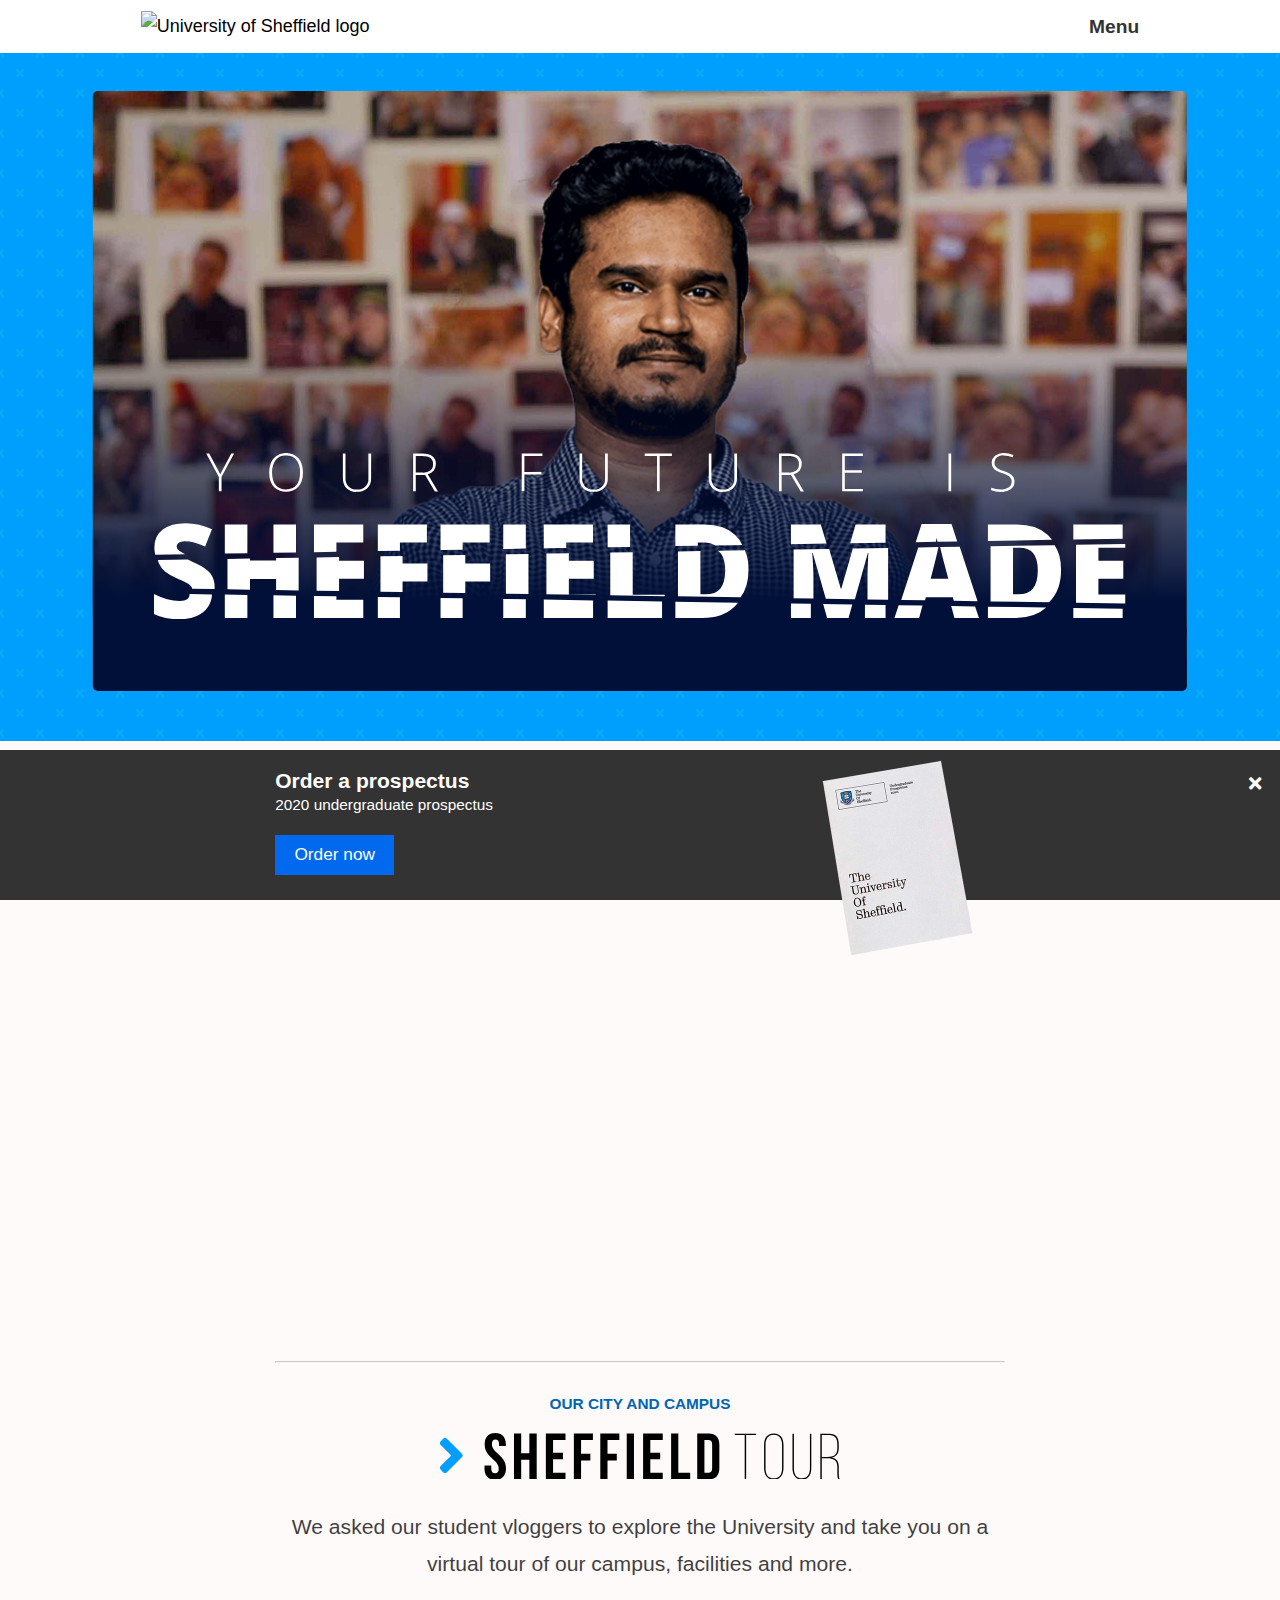
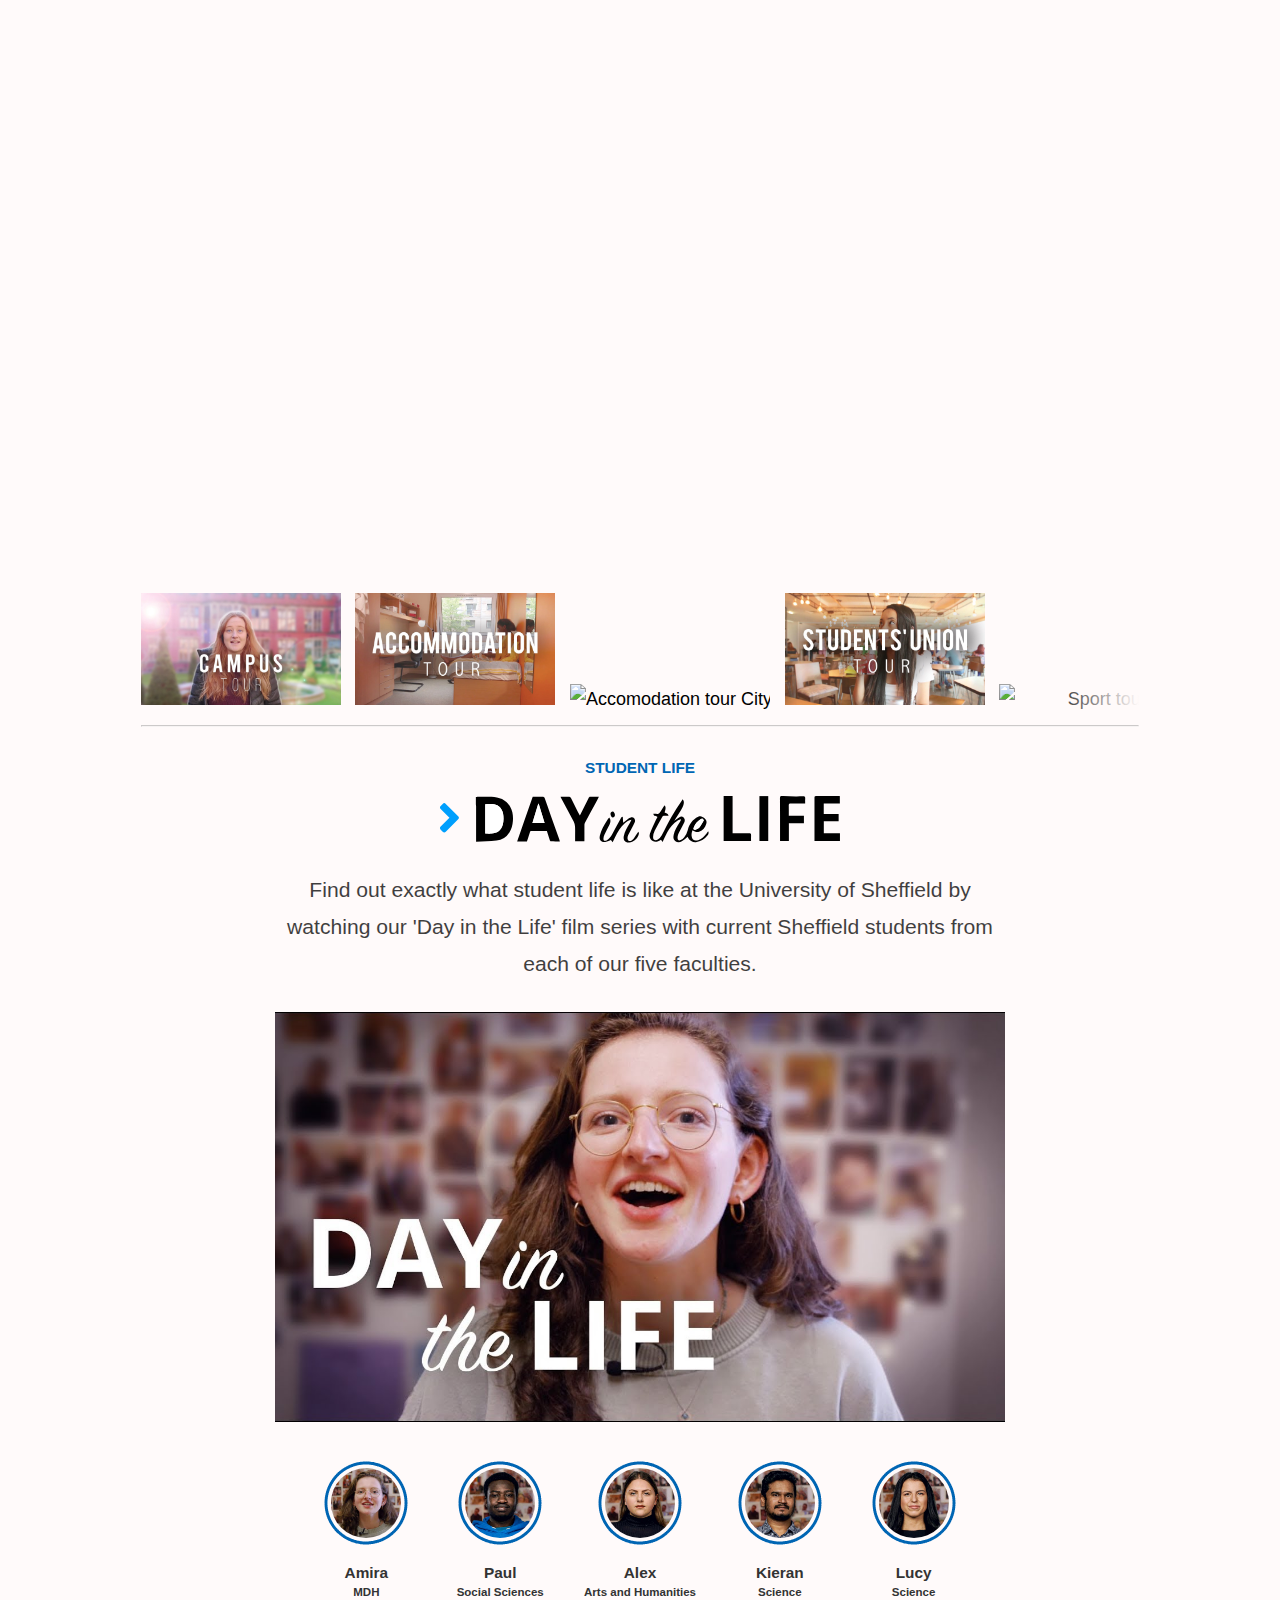
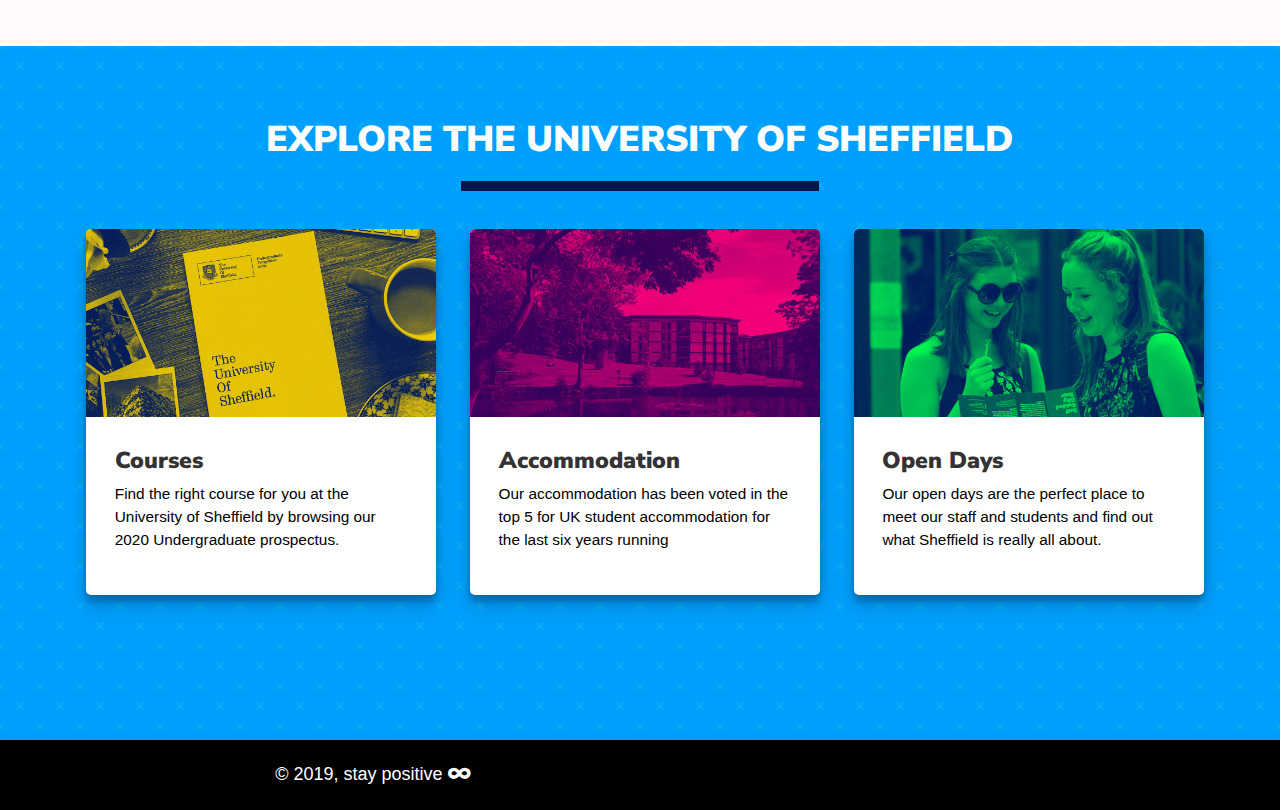
==== commit 30be4553: "thumbnail container" ====
--- a/index.html
+++ b/index.html
@@ -90,14 +90,15 @@
     <p class="intro" style="margin-top:0rem;">We asked our student vloggers to explore the University and take you on a virtual tour of our campus, facilities and more.</p>
 </div><div class="container-tour" style="padding-top:0rem;">
     <div class="video-container"><div id="player"></div></div> 
-<div class="thumbnail-shelf">
-<img id="wNq-JRJG08o" class="media-circle" alt="City tour"  src="images/citytour.jpg"/>
+<div class="thumbnail-container">
+    <div class="thumbnail-shelf">
 <img id="dKno6ojJd_Q" class="media-circle"  alt="Campus tour "src="images/campustour.jpg"/>
 <img id="721cfPieqrA"  class="media-circle" alt="Accommodation tour - Endcliffe Ranmoor" src="images/endcliffetour.jpg"/>
 <img id="Ooqz3WgZ-Go"  class="media-circle" alt="Accomodation tour City" src="images/cityaccom.jpg"/>
 <img id="qm9RgxCa6QE"  class="media-circle" alt="Students' Union tour" src="images/sutour.jpg"/>
 <img id="KXtfaGnVYe8"  class="media-circle" alt="Sport tour" src="images/sporttour.jpg"/>
-    </div><hr /></div>
+<img id="wNq-JRJG08o" class="media-circle" alt="City tour"  src="images/citytour.jpg"/>
+    </div></div><hr /></div>
     <div class="container" style="padding-top:0rem;"">
         <div class="section-title" style="margin-bottom:0.75rem;">Student life</div>
 <svg xmlns="http://www.w3.org/2000/svg" viewBox="0 0 1072.33 124.69" class="icon-400"><title>dayinthelife</title><path d="M358,485a20.86,20.86,0,0,1,4.25-.92c12.49-.07,25-.53,37.47.06,20.79,1,39.18,7.42,50.27,26.63,6.79,11.76,8.34,24.69,7.28,38.25-.86,11.08-3.37,21.32-9.42,30.7a47.57,47.57,0,0,1-34.57,21.86c-17.67,2.36-35.66,2.31-54.69,3.37,0-4.77,0-8.19,0-11.61q0-41.72,0-83.44A41,41,0,0,0,358,505Zm25.14,98c5.56,0,10.86.24,16.12,0,15.69-.82,26.52-8.34,30.76-23.65,2.75-9.93,2.61-20,.85-30-2.32-13.13-11.66-23.18-24.23-24.94-7.61-1.06-15.49-.19-23.5-.19Z" transform="translate(-261.95 -482.12)"/><path d="M583.21,603.92c-8.61,0-16.55.12-24.49-.16-.94,0-2.2-2.11-2.64-3.46-2.63-7.92-5.05-15.9-7.68-24.3-14.16,0-28.29-.06-42.42.13-1,0-2.59,1.67-3,2.88-2.15,6.21-4,12.52-6,18.79-.64,2-1.38,4-2.06,6H468.65c14-40.08,27.86-79.78,41.8-119.72,9.58,0,18.89-.15,28.19.16,1.34,0,3.27,2,3.8,3.47,5.82,16.12,11.37,32.34,17.09,48.49,7.31,20.63,14.72,41.22,22.05,61.84C582.18,599.68,582.53,601.44,583.21,603.92Zm-41-49.08-15.77-52.11-1.08.29L509.7,554.84Z" transform="translate(-261.95 -482.12)"/><path d="M1334,482.76V502h-43.17v28.13h39.93v19.73H1291V581.8h43.28v20.85H1266v-5.91q0-54.74,0-109.46c0-3,.24-5.18,4.17-5.16,20.8.1,41.59,0,62.39.05C1332.89,482.17,1333.18,482.41,1334,482.76Z" transform="translate(-261.95 -482.12)"/><path d="M981.09,576.64c2.37,5,.22,8.63-2.19,11.73A44.86,44.86,0,0,1,948,606c-7.63.93-17.09-4.23-20.57-11.16-.64-1.26-1.23-2.55-1.54-3.18-5.26,4.17-10,8.85-15.52,12-5.75,3.28-12.33,3.8-18.08-.82s-5-11.15-3.66-17.35c2.65-12,9.36-22,15.6-32.28,1.44-2.36,2.57-4.91,3.83-7.37l-.75-1.33c-2.39.88-5,1.38-7.14,2.71-12.92,8.18-22.5,19.4-29.3,33-4,8.09-7.93,16.22-12.23,25l-4.18-5.74c-3,1.43-6.08,3.51-9.45,4.36-13.44,3.4-24.6-7.23-20.29-20.43,4.23-12.94,10.67-25.16,16.22-37.65,1.14-2.55,2.65-4.94,4-7.5-3.51-2.8-10.08-1-11.21-8.26,3.55,0,6.69-.38,9.7.09,4.8.74,7.28-1.57,9.42-5.41,2.71-4.9,5.82-9.59,8.84-14.32a40.61,40.61,0,0,1,3-3.65c4.33,7,1,13.24-.6,19.72,3.88,1.75,9.15,1.86,10.75,8.49-4.25,0-8.15-.26-12,.12-1.69.17-4,1.23-4.74,2.58-7.09,12.46-14.24,24.9-20.63,37.72a42.6,42.6,0,0,0-4.31,16.51c-.36,7.8,6.38,11.46,12.79,7.06a33.44,33.44,0,0,0,10.17-11c8.89-16.18,16.58-33,25.81-49,8.66-15,18.69-29.22,28.12-43.79.78-1.21,1.58-2.42,2.66-4.07,5,6.47,2.93,12,1.2,17.11a66.31,66.31,0,0,1-6.5,12.82c-5.38,8.81-11,17.45-17.33,27.32,5-3.4,8.83-6.11,12.77-8.59,3.76-2.37,7.76-4.3,11.67-.37s4.77,8.56,2.52,13.28c-3.63,7.6-7.94,14.87-11.82,22.36-3.25,6.27-6.91,12.38-6.38,20,.39,5.68,3.36,8,8.46,5.3a31.68,31.68,0,0,0,9.47-7.84,49,49,0,0,0,9.52-19.22c4-15.62,12.76-28.15,27.85-35.5,7.06-3.44,12.06.23,17,4.19,4.76,3.81,6.91,8.55,4.77,14.84-3.39,10-8.64,18.08-19.37,21.47-6.63,2.09-12-.72-17.63-4.17-2.45,6.71-3.74,13.35-1.34,20.12,2.53,7.13,8.06,9,16.73,6.29,9.87-3.07,16.3-10.3,22.32-18.07C978.18,580.47,979.63,578.55,981.09,576.64ZM969.4,547.31l-1.27-.75c-.09-3.82-2.61-4.85-6.67-2.49-8.92,5.18-14.92,13-19.13,22.22-.66,1.44-1.05,4.45-.53,4.72,1.86,1,4.7,2.06,6.19,1.27,4-2.1,8.19-4.56,10.92-8C963,559.13,966,553,969.4,547.31Z" transform="translate(-261.95 -482.12)"/><path d="M649,603.7h-24.9V587.17c0-7.66.38-15.34-.16-23a34.1,34.1,0,0,0-3.4-13.06c-11.25-21.5-22.9-42.78-34.39-64.15a23.42,23.42,0,0,1-1-2.93c8.21,0,16-.24,23.7.19,1.6.08,3.64,2.31,4.52,4,5.66,11.09,11,22.35,16.55,33.5,1.95,3.91,4.19,7.67,6.95,12.67,5-10,9.46-18.69,13.83-27.47,3.25-6.51,6.29-13.14,9.66-19.59.73-1.38,2.44-3.13,3.77-3.18,7.44-.31,14.9-.15,23.77-.15-3.37,6.53-6.11,12.05-9,17.46-9.54,17.66-19.2,35.26-28.67,52.95a12.64,12.64,0,0,0-1.11,5.72c-.1,12,0,24,0,36Z" transform="translate(-261.95 -482.12)"/><path d="M1241,502c-13.51,0-26.16.14-38.8-.07-3.9-.07-5.29,1-5.17,5.07.28,9.12.09,18.25.09,27.88h40.55V555h-40.33v47.64h-23.69q0-31.14,0-62.22c0-15.81-.14-31.61-.21-47.42,0-.5,0-1,0-1.5.23-9.11.23-9.24,9-9.09,11.11.19,22.22.71,33.33.89,6.59.1,13.19-.21,19.79-.27,3.93,0,6.1,1.33,5.56,5.94C1240.65,493,1241,497.22,1241,502Z" transform="translate(-261.95 -482.12)"/><path d="M1022.4,482.15h24V582h5.8c12.65,0,25.32.23,38-.08,4.69-.11,6.14,1.39,5.78,5.94-.37,4.77-.08,9.59-.08,14.76H1022.4Z" transform="translate(-261.95 -482.12)"/><path d="M1142,602.74h-23.64V482.39H1142Z" transform="translate(-261.95 -482.12)"/><path d="M752,538.19c.35,5.24.7,10.47,1.05,15.57,4.4-3.51,9.21-7.82,14.53-11.38,2.81-1.88,6.58-3.56,9.79-3.36,5.36.35,9.22,7.57,7,13.09-2.58,6.37-6.24,12.3-9.42,18.42-3,5.7-6.23,11.27-8.75,17.15-2.85,6.65-1.69,13.08,2,14.93,3.12,1.58,9.55-1.52,13.33-6.77,4.1-5.7,8-11.57,12.09-17.62,2.89,3.41,1.37,7.06.08,9.81-4.84,10.32-12.85,17.6-24.41,18.69-10.62,1-16.77-5.91-14.77-16.81,2.37-12.94,9.6-23.64,16-34.75,1.51-2.64,2.7-5.46,4.62-9.37-7.76,1.24-12.5,4.92-17.1,8.74-12.69,10.52-20.07,24.75-27.11,39.19l-6.21,12.71-4.63-6.52c-4.23,1.7-8.33,3.9-12.7,5-12.41,3.11-19.94-4.45-16.82-16.84,3.62-14.39,10.74-27.2,18.71-39.56,1.81-2.81,4-5.38,6.32-8.47,5.06,6.66,3.74,12.71.93,18.52-4.44,9.19-9.41,18.12-13.81,27.32a27.6,27.6,0,0,0-2.59,9.87c-.4,6.22,2.68,8.19,8.36,5.38,6.72-3.33,11.17-8.84,14.65-15.54,7.74-14.93,15.93-29.64,24-44.4a20.19,20.19,0,0,1,2.77-3.26Z" transform="translate(-261.95 -482.12)"/><path d="M730.94,533c-.12,2.7-1.3,5.76-5.13,6.55-3.16.65-6.43-4.62-6.81-9.48-.35-4.5,2.76-5.69,5.82-6.53C727.24,522.91,730.86,528.33,730.94,533Z" transform="translate(-261.95 -482.12)"/><path d="M383.14,583V504.22c8,0,15.89-.87,23.5.19,12.57,1.76,21.91,11.81,24.23,24.94,1.76,10,1.9,20-.85,30C425.78,574.62,415,582.14,399.26,583,394,583.24,388.7,583,383.14,583Z" transform="translate(-261.95 -482.12)" style="fill:#fff"/><path d="M542.21,554.84H509.7L525.36,503l1.08-.29Z" transform="translate(-261.95 -482.12)" style="fill:#fff"/><path d="M969.4,547.31c-3.44,5.71-6.37,11.82-10.49,17-2.73,3.42-6.95,5.88-10.92,8-1.49.79-4.33-.31-6.19-1.27-.52-.27-.13-3.28.53-4.72,4.21-9.24,10.21-17,19.13-22.22,4.06-2.36,6.58-1.33,6.67,2.49Z" transform="translate(-261.95 -482.12)" style="fill:#fff"/><path d="M277.33,577.94a5.89,5.89,0,0,1-8.3,0l-5.37-5.61a5.89,5.89,0,0,1,0-8.3l23.44-23.44-23.44-23.44a5.89,5.89,0,0,1,0-8.3l5.37-5.61a5.89,5.89,0,0,1,8.3,0l33.2,33.2a5.89,5.89,0,0,1,0,8.3Z" transform="translate(-261.95 -482.12)" style="fill:#009ffd"/></svg>    
@@ -107,7 +108,7 @@
     <div class="student-container"  >
     <div class="students"><div class="js-modal-btn-1" data-video-id="4jexc0giwKI">
     <div class="circle">
-            <img src="images/amira.jpg" alt="" />
+            <img src="images/amira.jpg" alt="Amira" />
             <svg viewBox="0 0 100 100" xmlns="http://www.w3.org/2000/svg" style="enable-background:new -580 439 577.9 194;"
                xml:space="preserve">  
               <circle cx="50" cy="50" r="40" />
@@ -115,7 +116,7 @@
             </div><script>new ModalVideo('.js-modal-btn-1');</script>
           </div>
     <div class="js-modal-btn-2" data-video-id=""> <div class="circle">
-                <img src="images/paul.jpg" alt="" />
+                <img src="images/paul.jpg" alt="Paul" />
                 <svg viewBox="0 0 100 100" xmlns="http://www.w3.org/2000/svg" style="enable-background:new -580 439 577.9 194;"
                    xml:space="preserve">  
                   <circle cx="50" cy="50" r="40" />
@@ -123,14 +124,14 @@
                 </div>
               </div>
     <div class="js-modal-btn-2" data-video-id=""> <div class="circle">
-                    <img src="images/alex.jpg" alt="" />
+                    <img src="images/alex.jpg" alt="Alex" />
                     <svg viewBox="0 0 100 100" xmlns="http://www.w3.org/2000/svg" style="enable-background:new -580 439 577.9 194;"
                        xml:space="preserve">  
                       <circle cx="50" cy="50" r="40" />
                     </svg></div><script>new ModalVideo('.js-modal-btn-2');</script><div class="name">Alex<span class="faculty">Arts and Humanities</span>
                     </div>
                   </div>
-                  <div class="js-modal-btn-2" data-video-id=""> <div class="circle">
+                  <div class="js-modal-btn-2" data-video-id="Kieran"> <div class="circle">
                         <img src="images/kieran.jpg" alt="" />
                         <svg viewBox="0 0 100 100" xmlns="http://www.w3.org/2000/svg" style="enable-background:new -580 439 577.9 194;"
                            xml:space="preserve">  
@@ -138,7 +139,7 @@
                         </svg></div><script>new ModalVideo('.js-modal-btn-2');</script><div class="name">Kieran<span class="faculty">Science</span>
                         </div>
                       </div>
-                      <div class="js-modal-btn-2" data-video-id=""> <div class="circle">
+                      <div class="js-modal-btn-2" data-video-id="Lucy"> <div class="circle">
                             <img src="images/lucy.jpg" alt="" />
                             <svg viewBox="0 0 100 100" xmlns="http://www.w3.org/2000/svg" style="enable-background:new -580 439 577.9 194;"
                                xml:space="preserve">  
@@ -159,7 +160,7 @@
                 <div class="outer-card">
             <div class="card">
     <div class="card-image">
-    <img src="images/courses.jpg">
+    <img src="images/courses.jpg" alt="Courses">
     </div>
     <div class="card-main">
         <div class="card-content">
@@ -171,7 +172,7 @@
     <div class="outer-card">
     <div class="card">
             <div class="card-image">
-            <img src="images/accom.jpg">
+            <img src="images/accom.jpg" alt="Accommodation">
             </div>
             <div class="card-main">
                 <div class="card-content">
@@ -184,7 +185,7 @@
         <div class="outer-card">
             <div class="card">
                     <div class="card-image">
-                    <img src="images/opendays.jpg">
+                    <img src="images/opendays.jpg" alt="Open Days">
                     </div>
                     <div class="card-main">
                         <div class="card-content">
@@ -209,7 +210,7 @@
     <h3 style="margin-top:0px;margin-bottom:0px;">Order a prospectus</h3>
 <p style="margin-top:0px;margin-bottom:10px;">2020 undergraduate prospectus</p></div>
 <button>Order now</button>
-<img class="cta-image" src="images/ugprospectus.png" width="200px">
+<img class="cta-image" src="images/ugprospectus.png" alt="UG Prospectus" width="200px">
 </div></div>
 <div class="foot"><footer>© 2019, stay positive <i class="fas fa-infinity icon fa-rotate-45"></i></footer></div>
 <script>
--- a/main.css
+++ b/main.css
@@ -83,6 +83,24 @@
     margin-left: 1.5rem;
     
 }
+
+.thumbnail-container{
+    position: relative;
+    
+}
+
+.thumbnail-container:after {
+    content: "";
+    position: absolute;
+    z-index: 1;
+    top: 0;
+    right: 0;
+    bottom: 0;
+    pointer-events: none;
+    background-image: linear-gradient(to right, rgba(255, 255, 255, 0), snow 100%);
+    height: 100%;
+    width: 10%;
+  }
 
 /* Text stuff */
 
@@ -675,7 +693,7 @@
       font-weight: 700;
       text-transform: uppercase;
       margin-bottom: 1.5rem;
-      color: #009FFD;
+      color: #0066b3;
   }
 
   #cta-banner button {
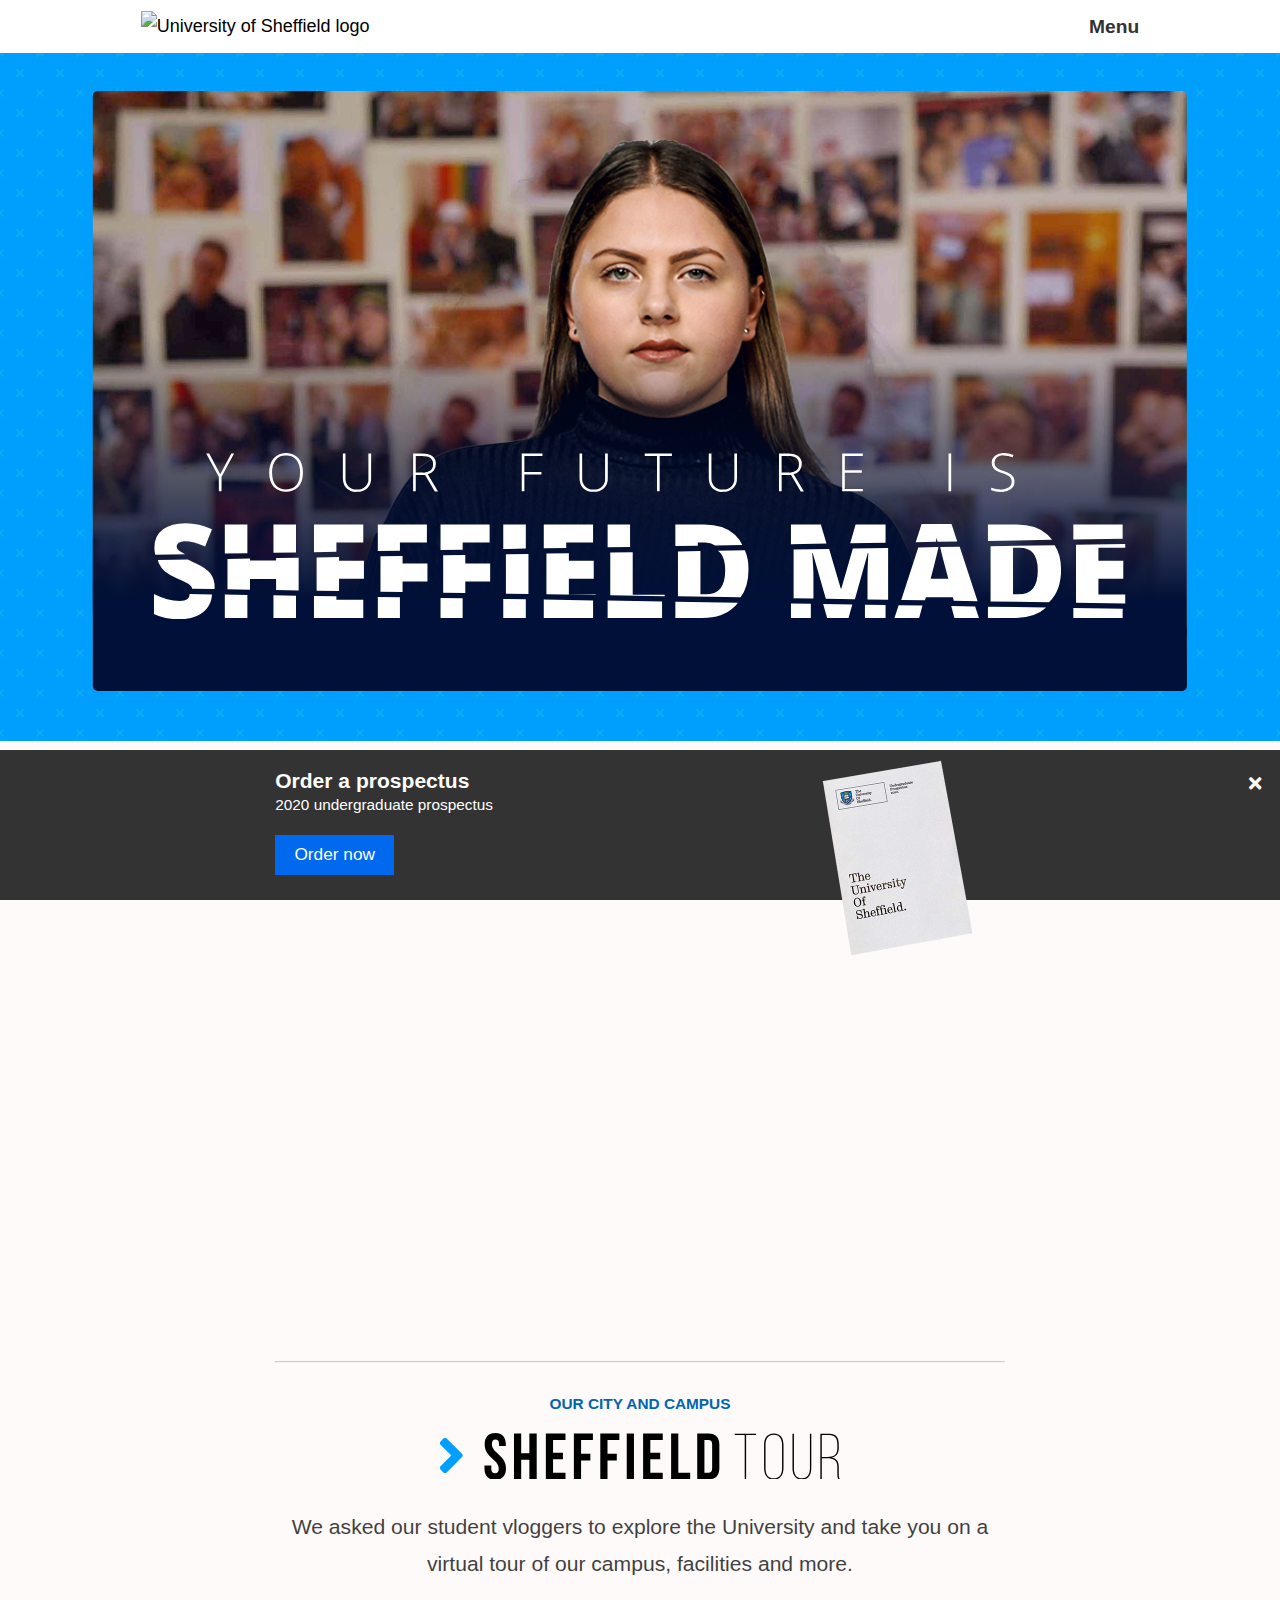
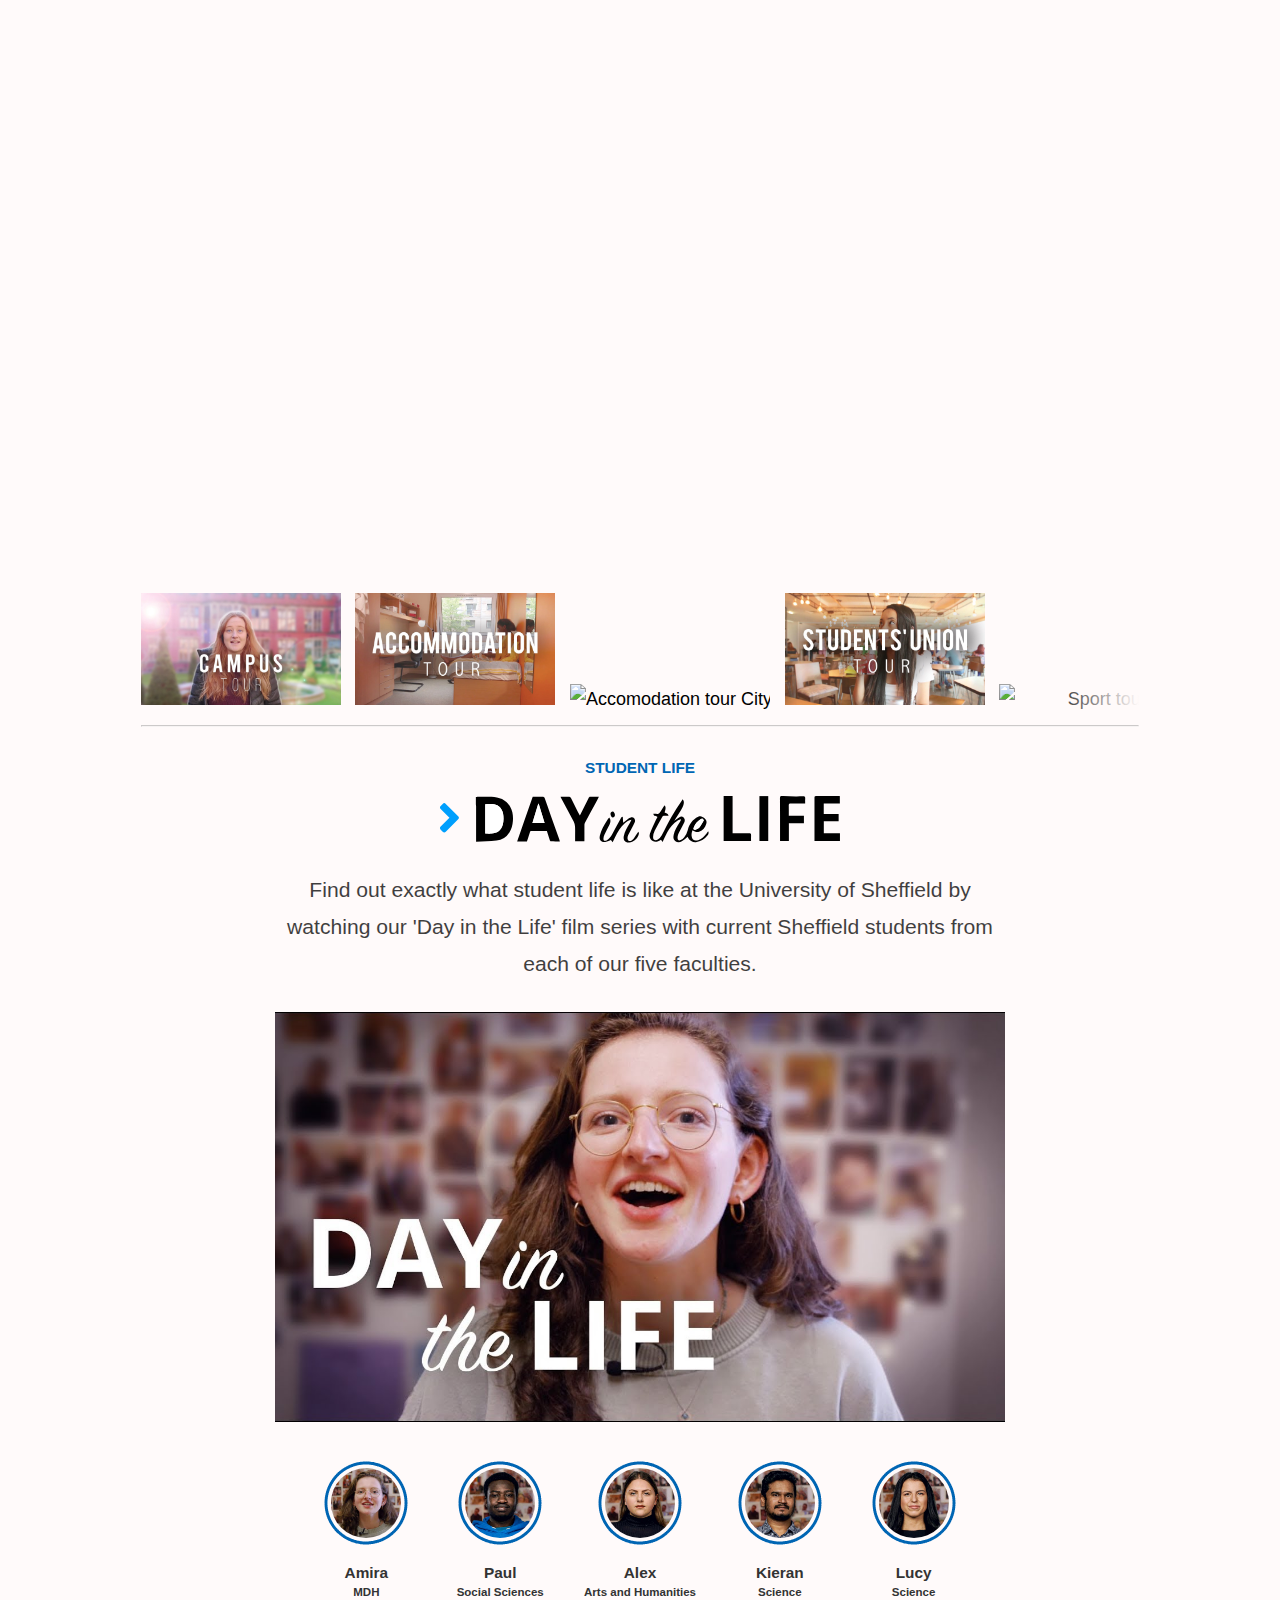
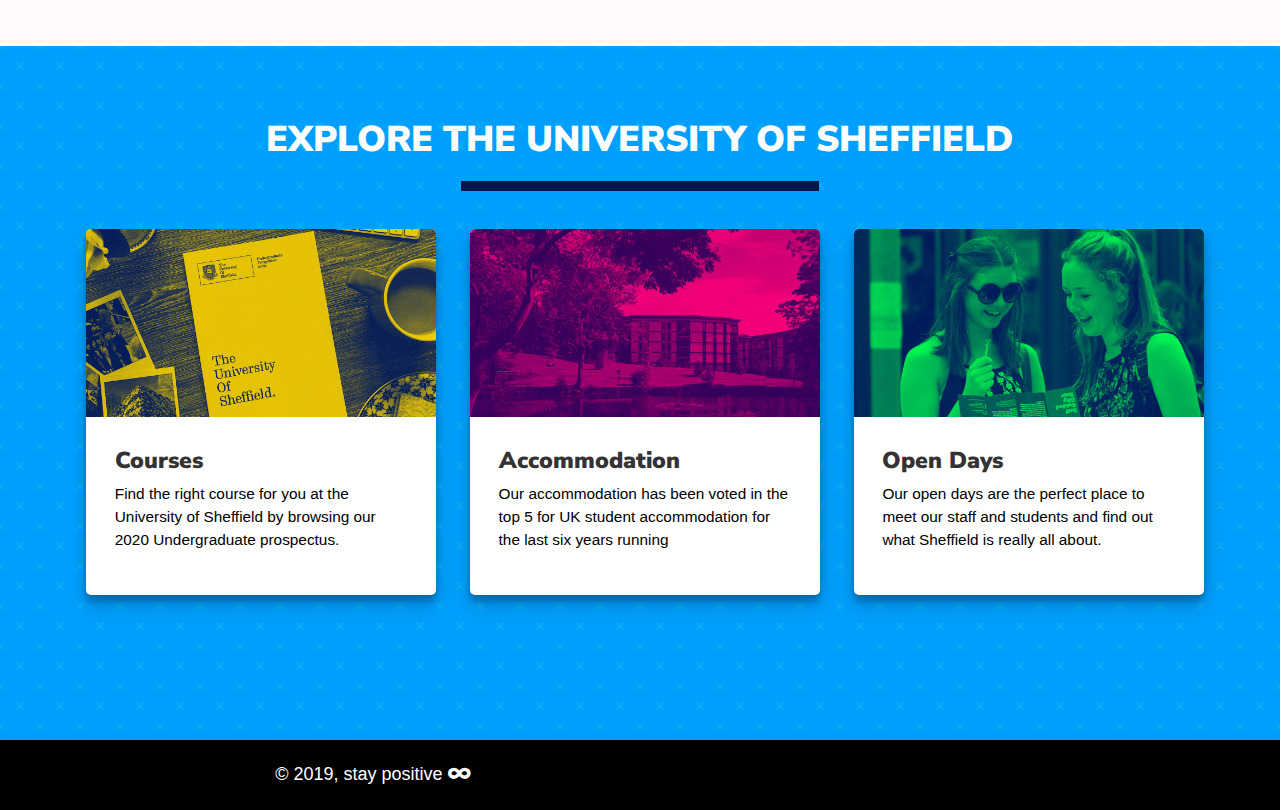
==== commit 76da7da1: "shelf" ====
--- a/index.html
+++ b/index.html
@@ -71,7 +71,7 @@
             }
             document.getElementById("image").src = imageSources[index];
             index++;
-          }, 300);
+          }, 500);
         </script>
     </div>
         <div class="hero-content">
--- a/main.css
+++ b/main.css
@@ -824,7 +824,7 @@
         padding-top:3rem;
     }
 
-    .thumbnail-shelf{
+    .thumbnail-container{
         margin-right: -1rem;
     }
 
@@ -880,6 +880,12 @@
         position: relative;
         margin-right:-0.8rem;
         margin-left: -0.6rem;
+        
+    }
+
+    .thumbnail-container{
+        position: relative;
+        margin-right:-1rem;
         
     }
 
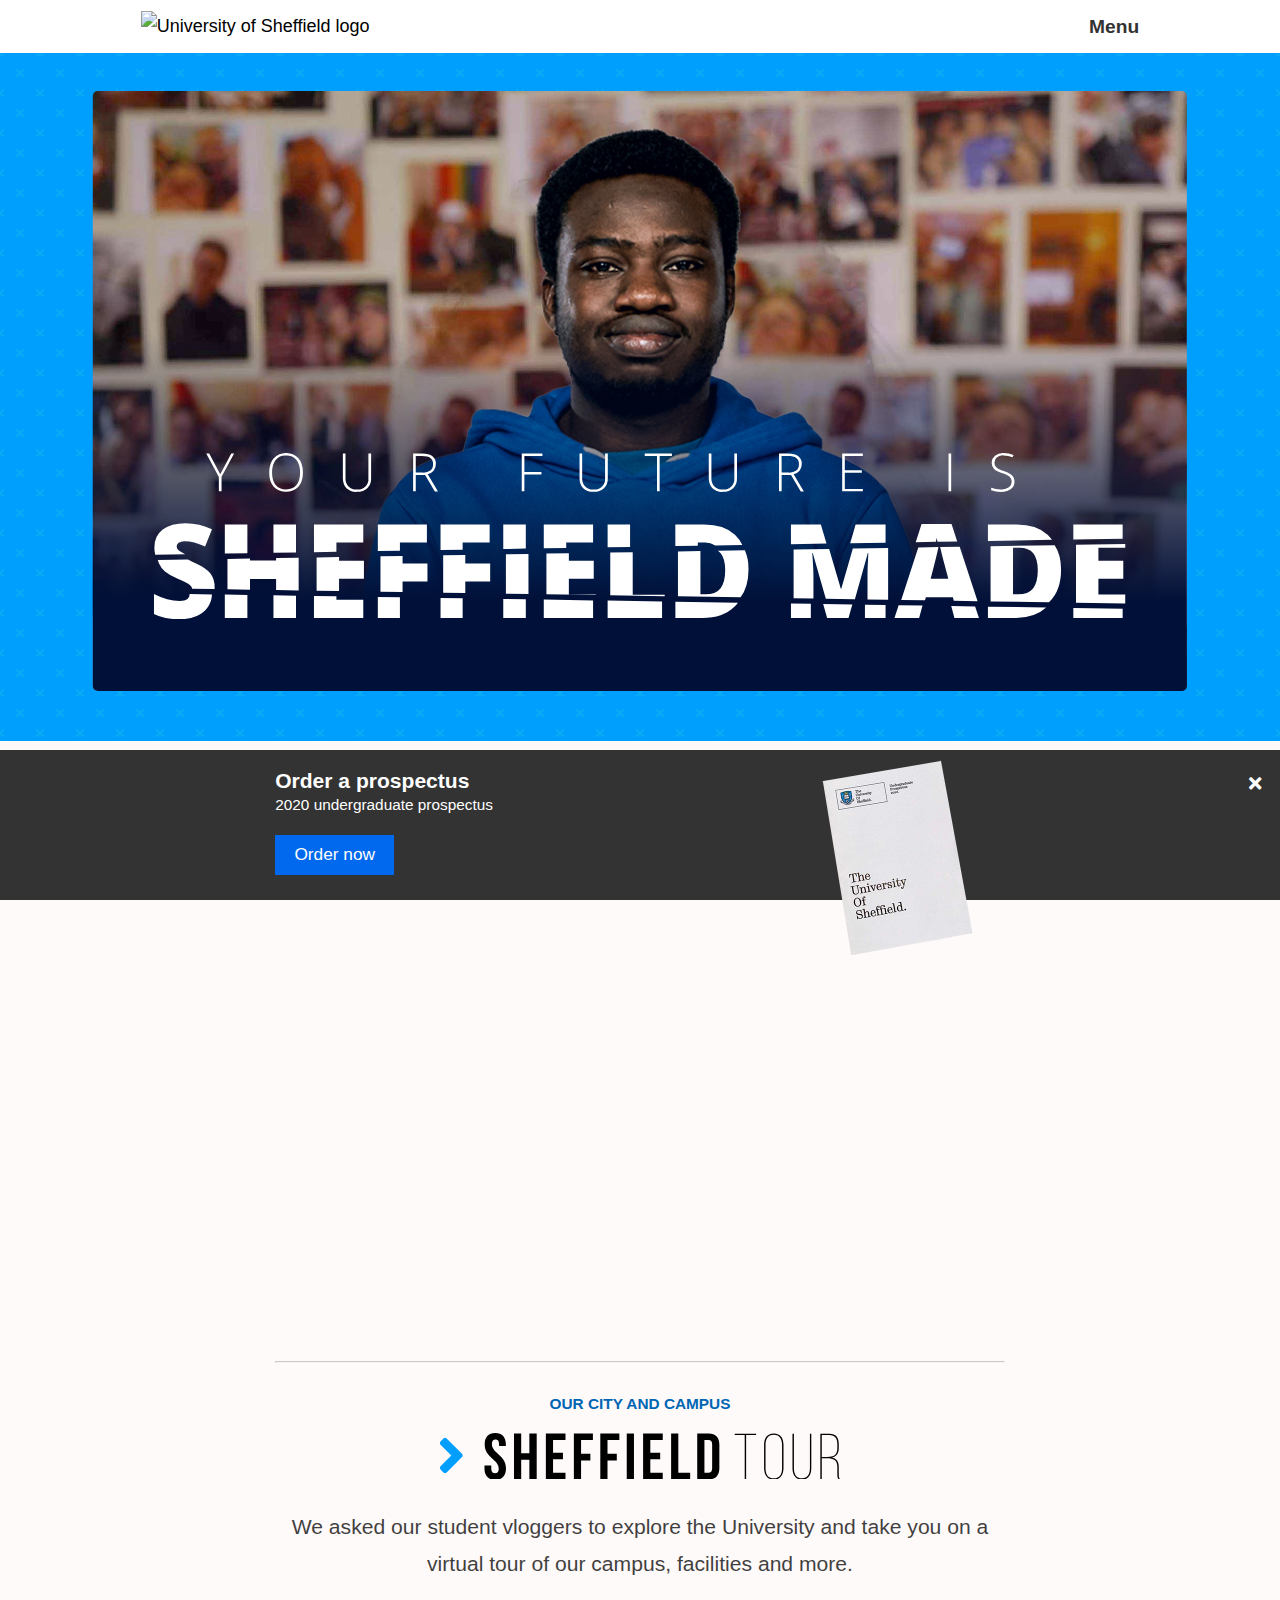
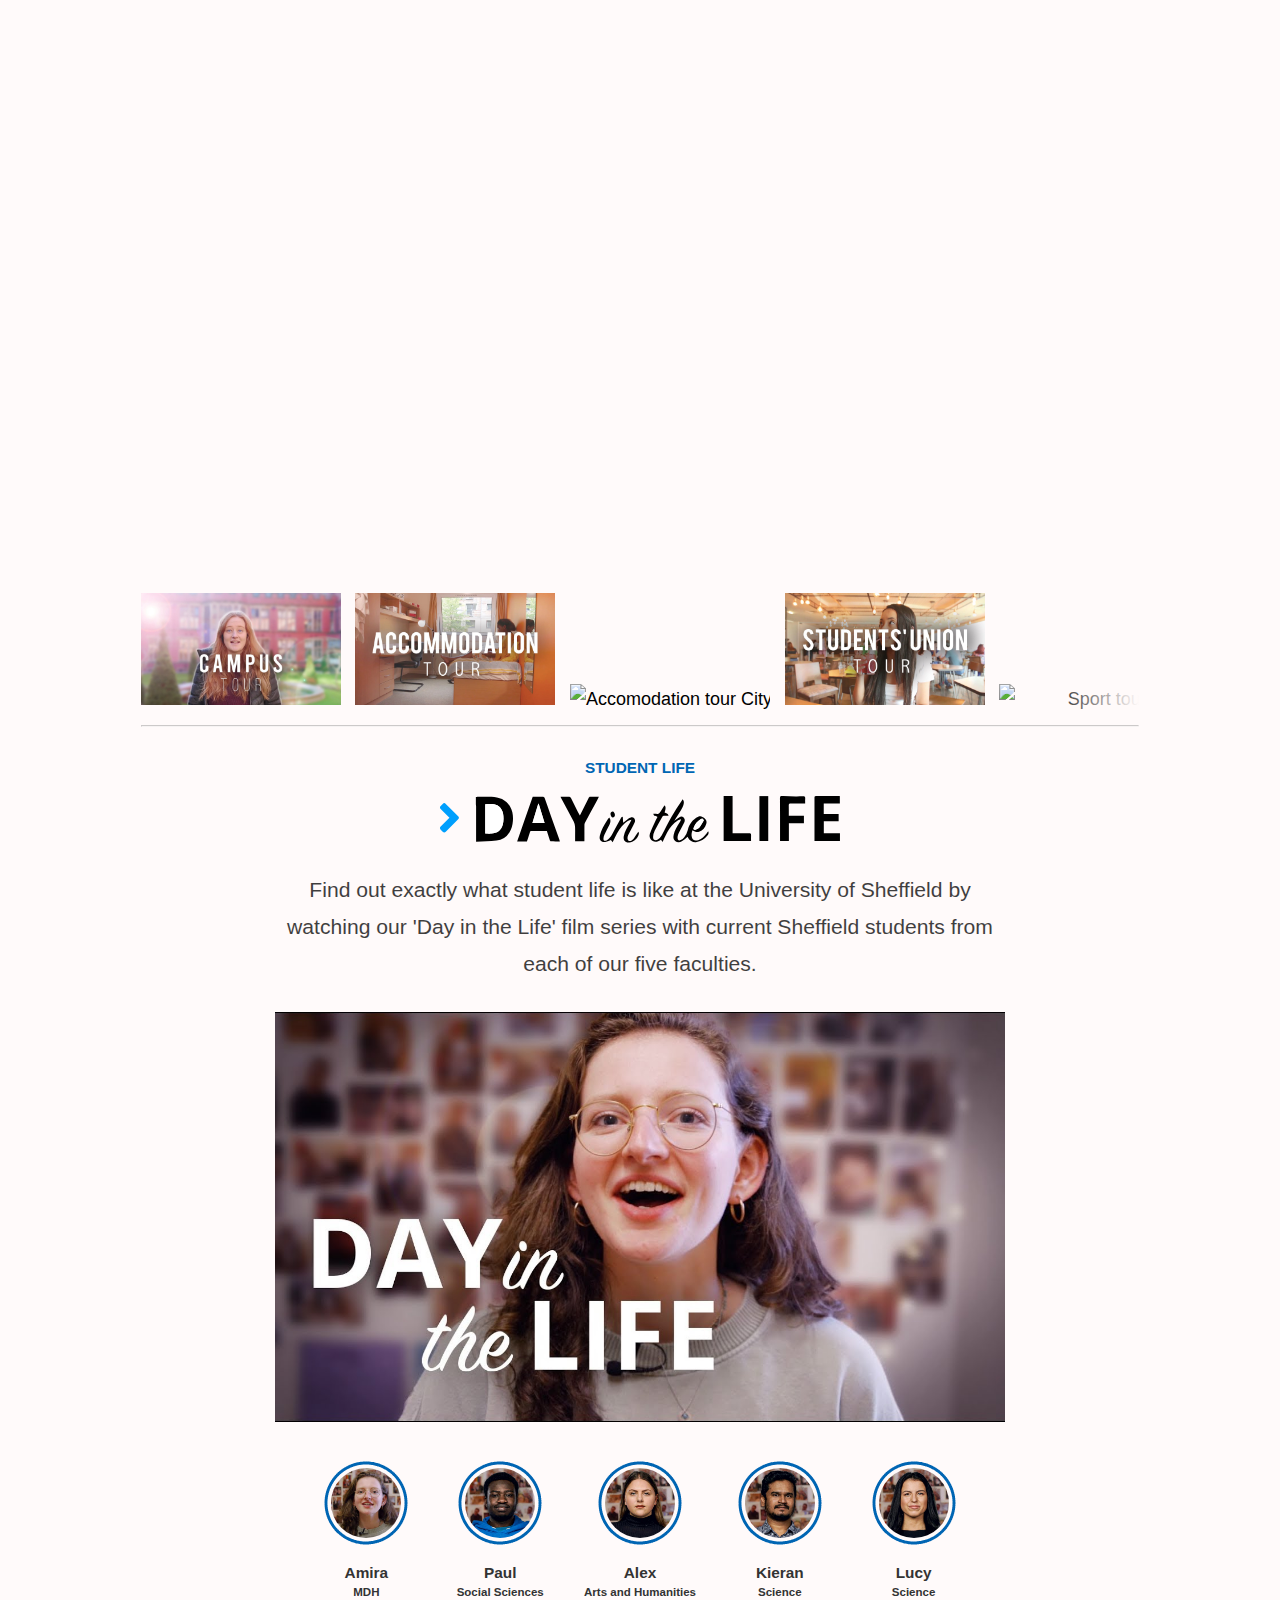
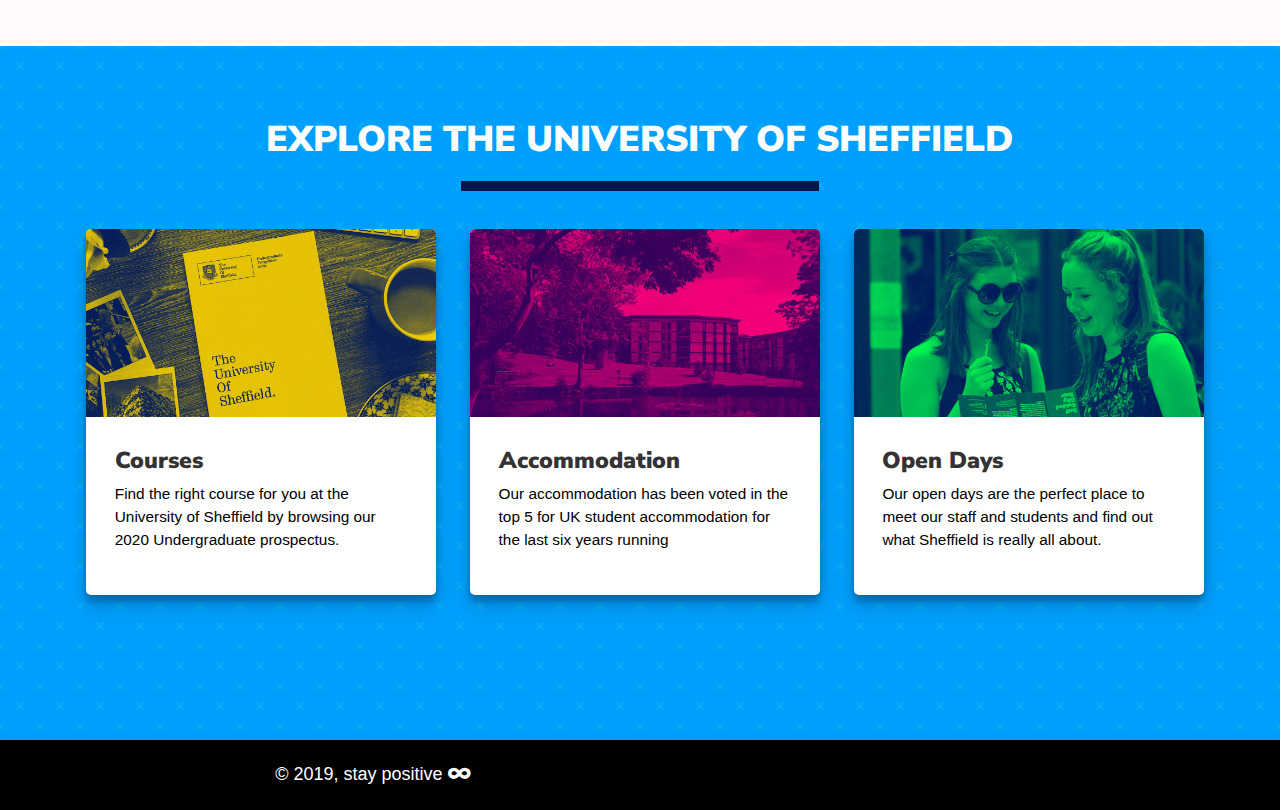
==== commit b89f2912: "accessibility" ====
--- a/index.html
+++ b/index.html
@@ -20,7 +20,7 @@
  <div class="header">
         <div class=logo><img class="resp" alt="University of Sheffield logo" src="images/uos-crest.svg"></div>
         <div class="navigation">
-<div class="button_container" id="toggle" tabindex="1">Menu</span></div>
+<div class="button_container" id="toggle" tabindex="0">Menu</span></div>
 <div class="overlay" id="overlay">
     <div class="menu-container">
   <nav class="overlay-menu">
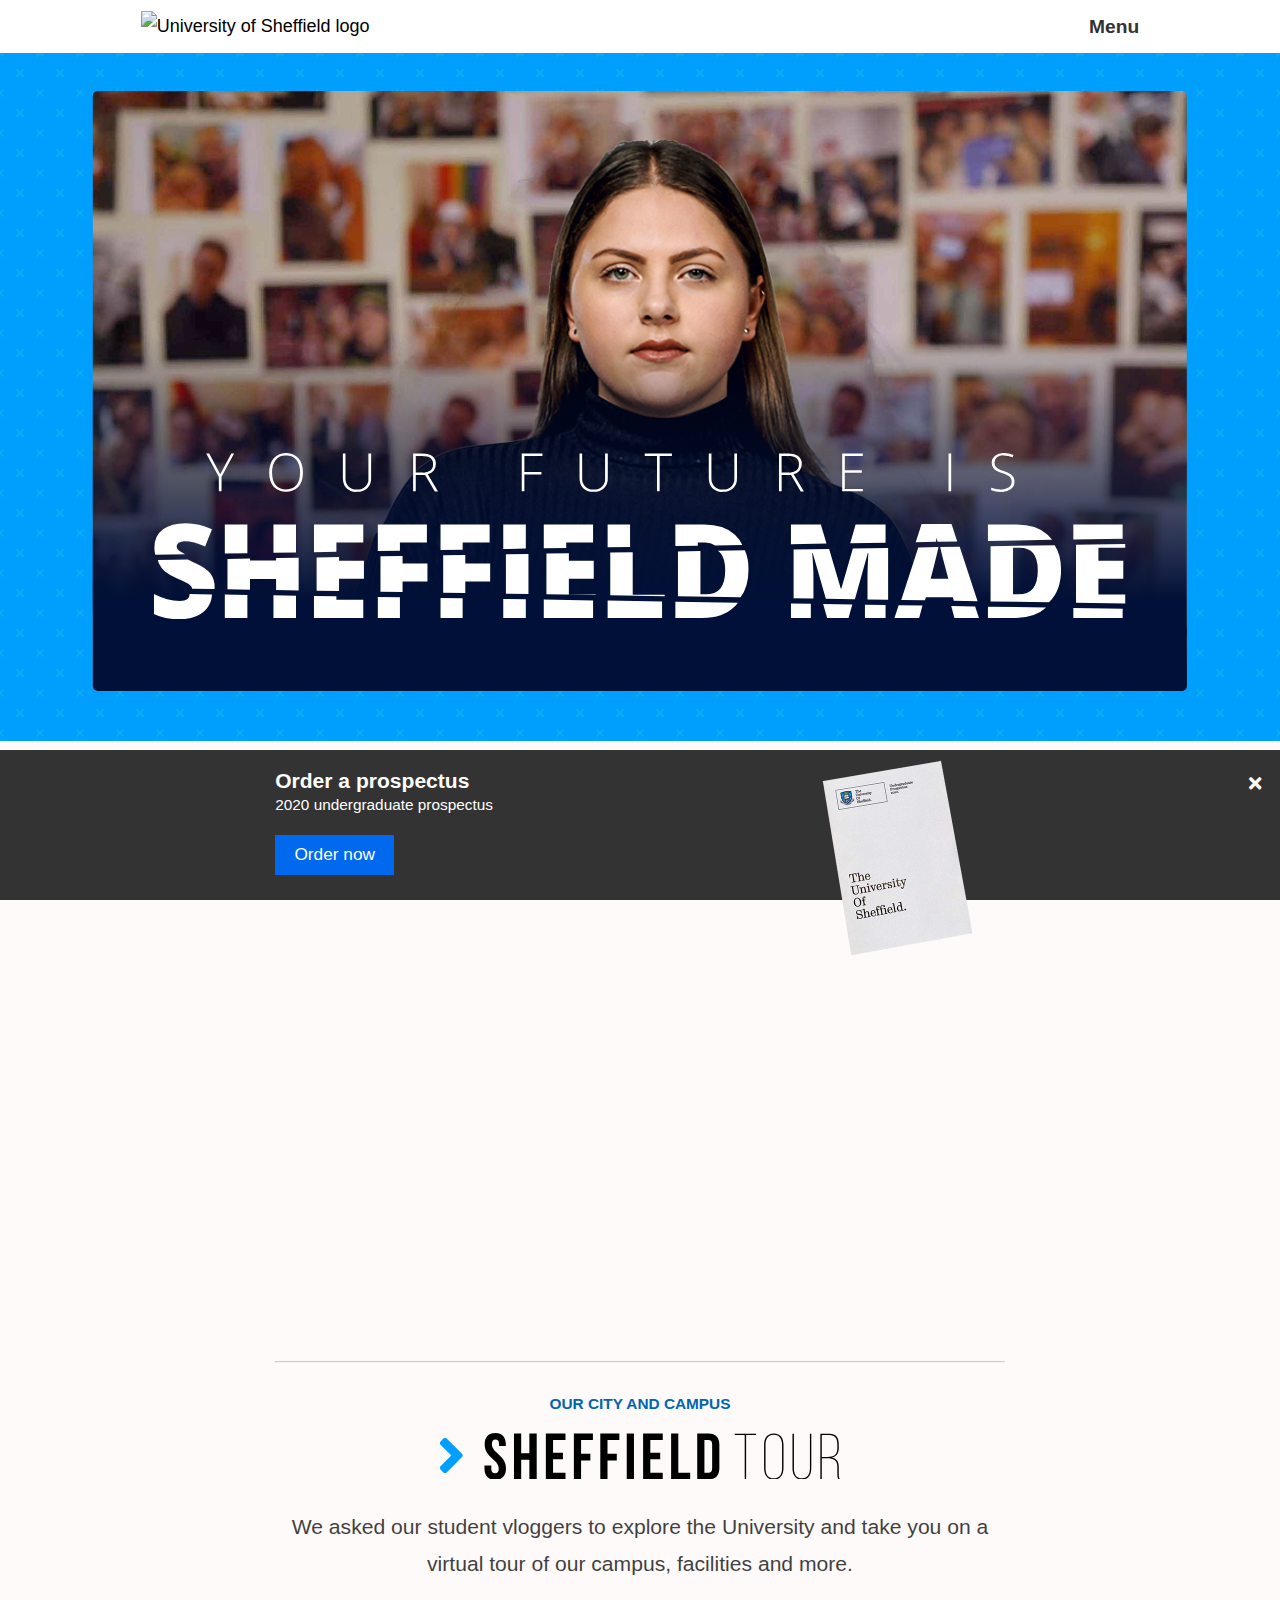
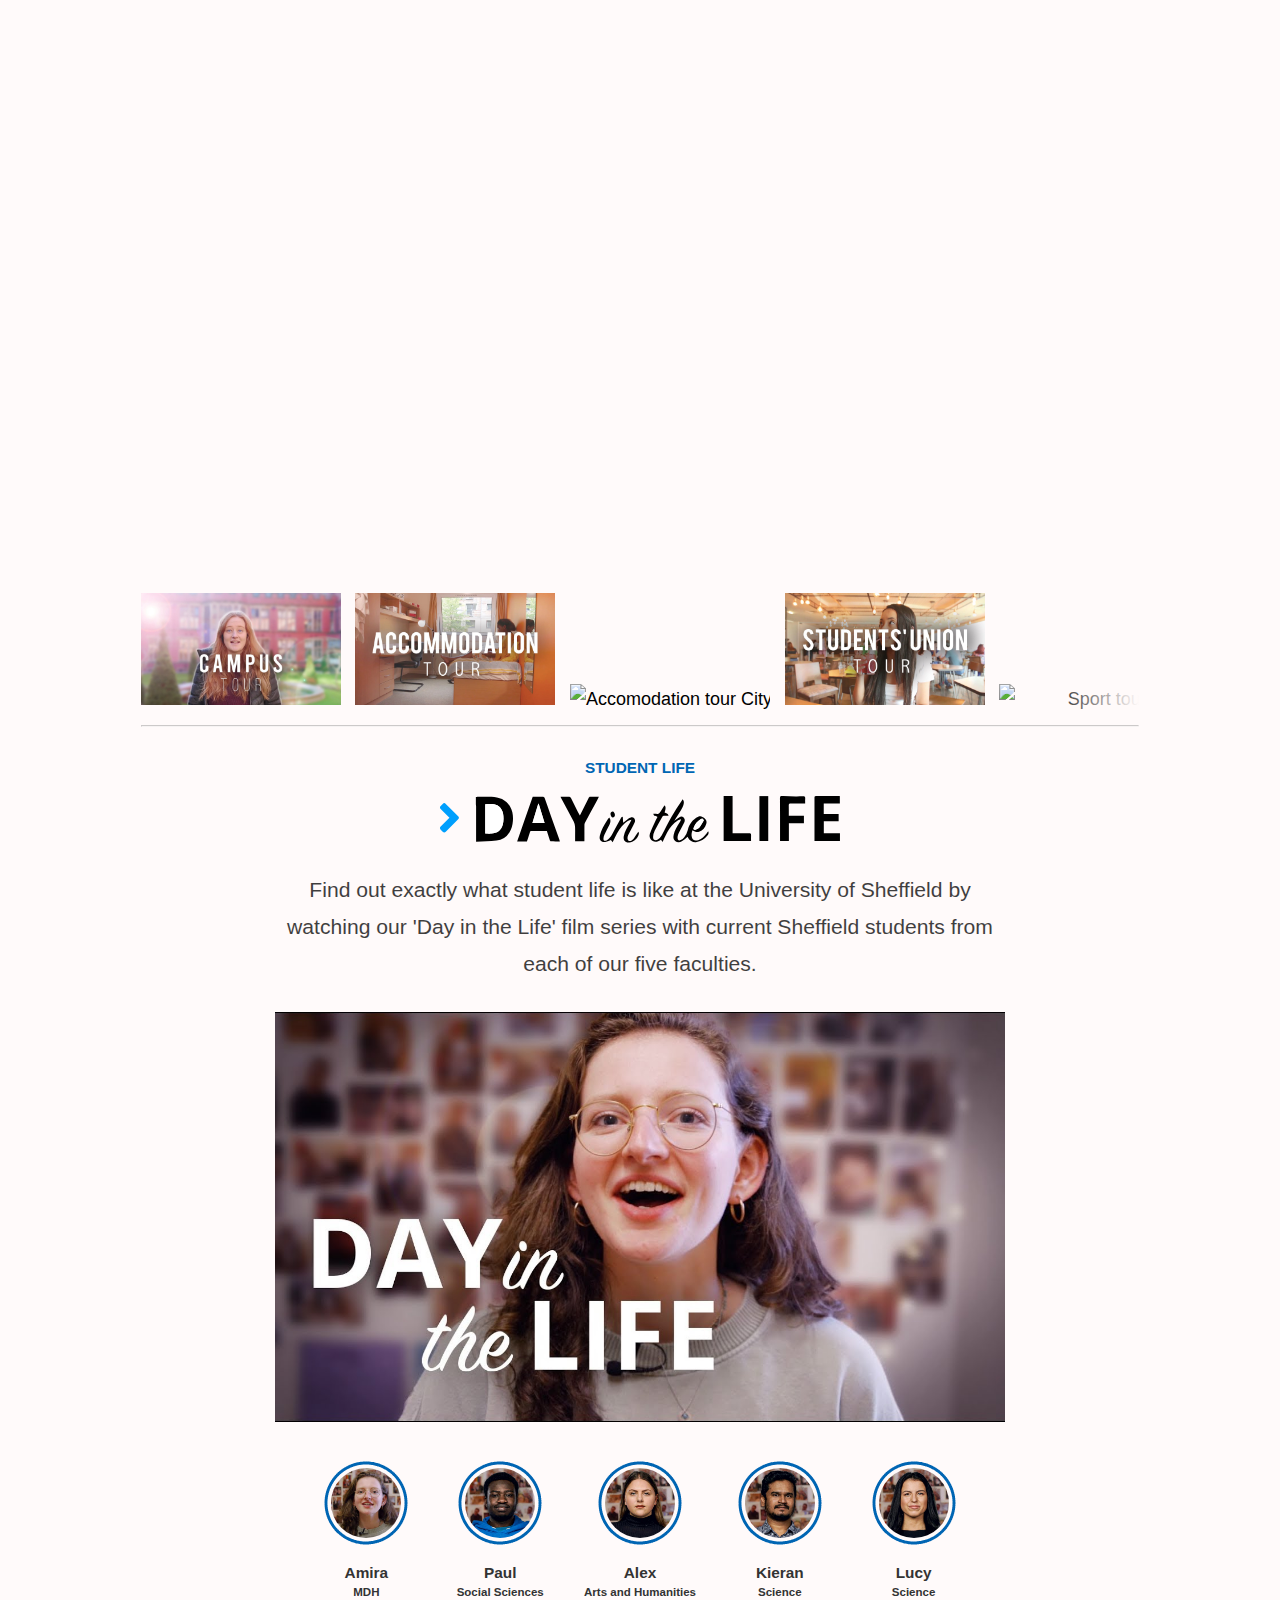
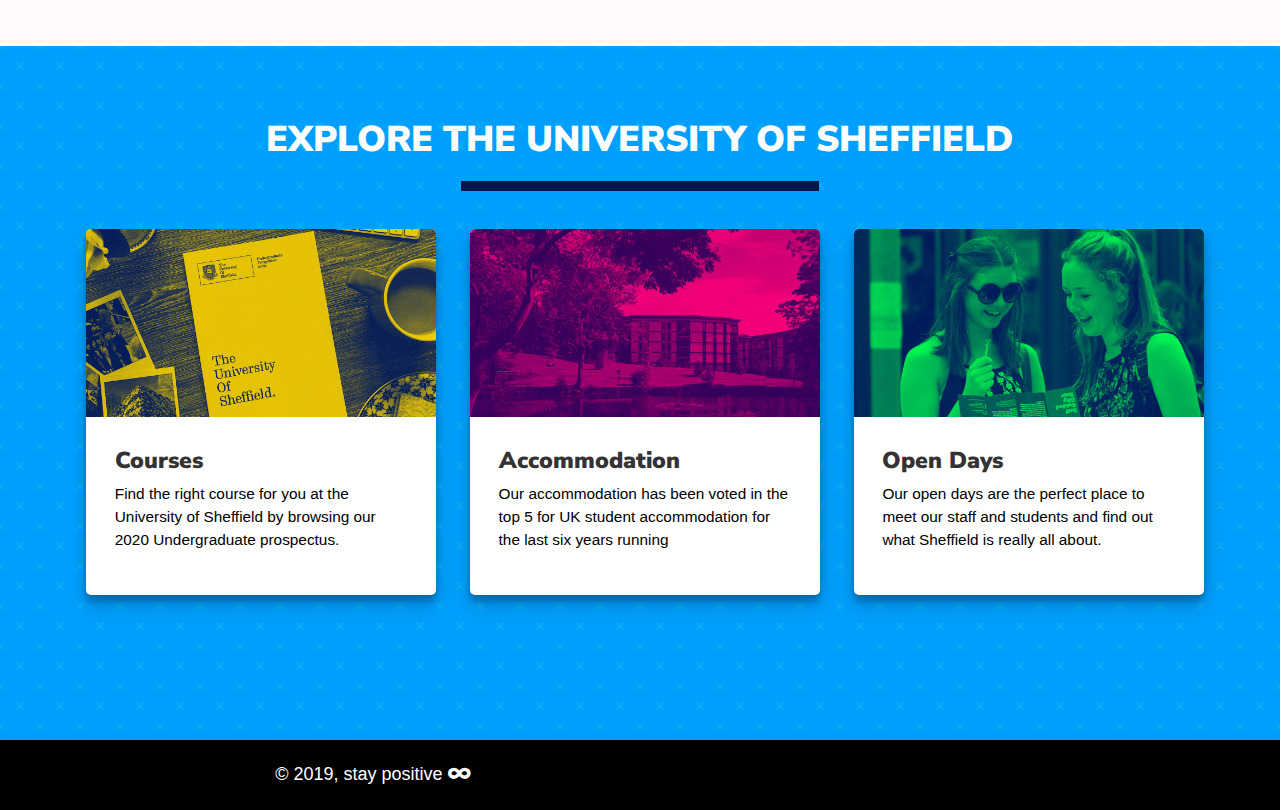
==== commit 670bccf6: "theme-color" ====
--- a/index.html
+++ b/index.html
@@ -12,7 +12,7 @@
 <link href="https://fonts.googleapis.com/css?family=Nunito+Sans:400,700,900&display=swap" rel="stylesheet">
 <meta name="viewport" content="width=device-width">
 <meta name="description" content="A blog by Andrew Twist">
-<meta name="theme-color" content="#FFF" />
+<meta name="theme-color" content="#0069ed" />
 <title>Twist</title>
 </head>
 <body>
